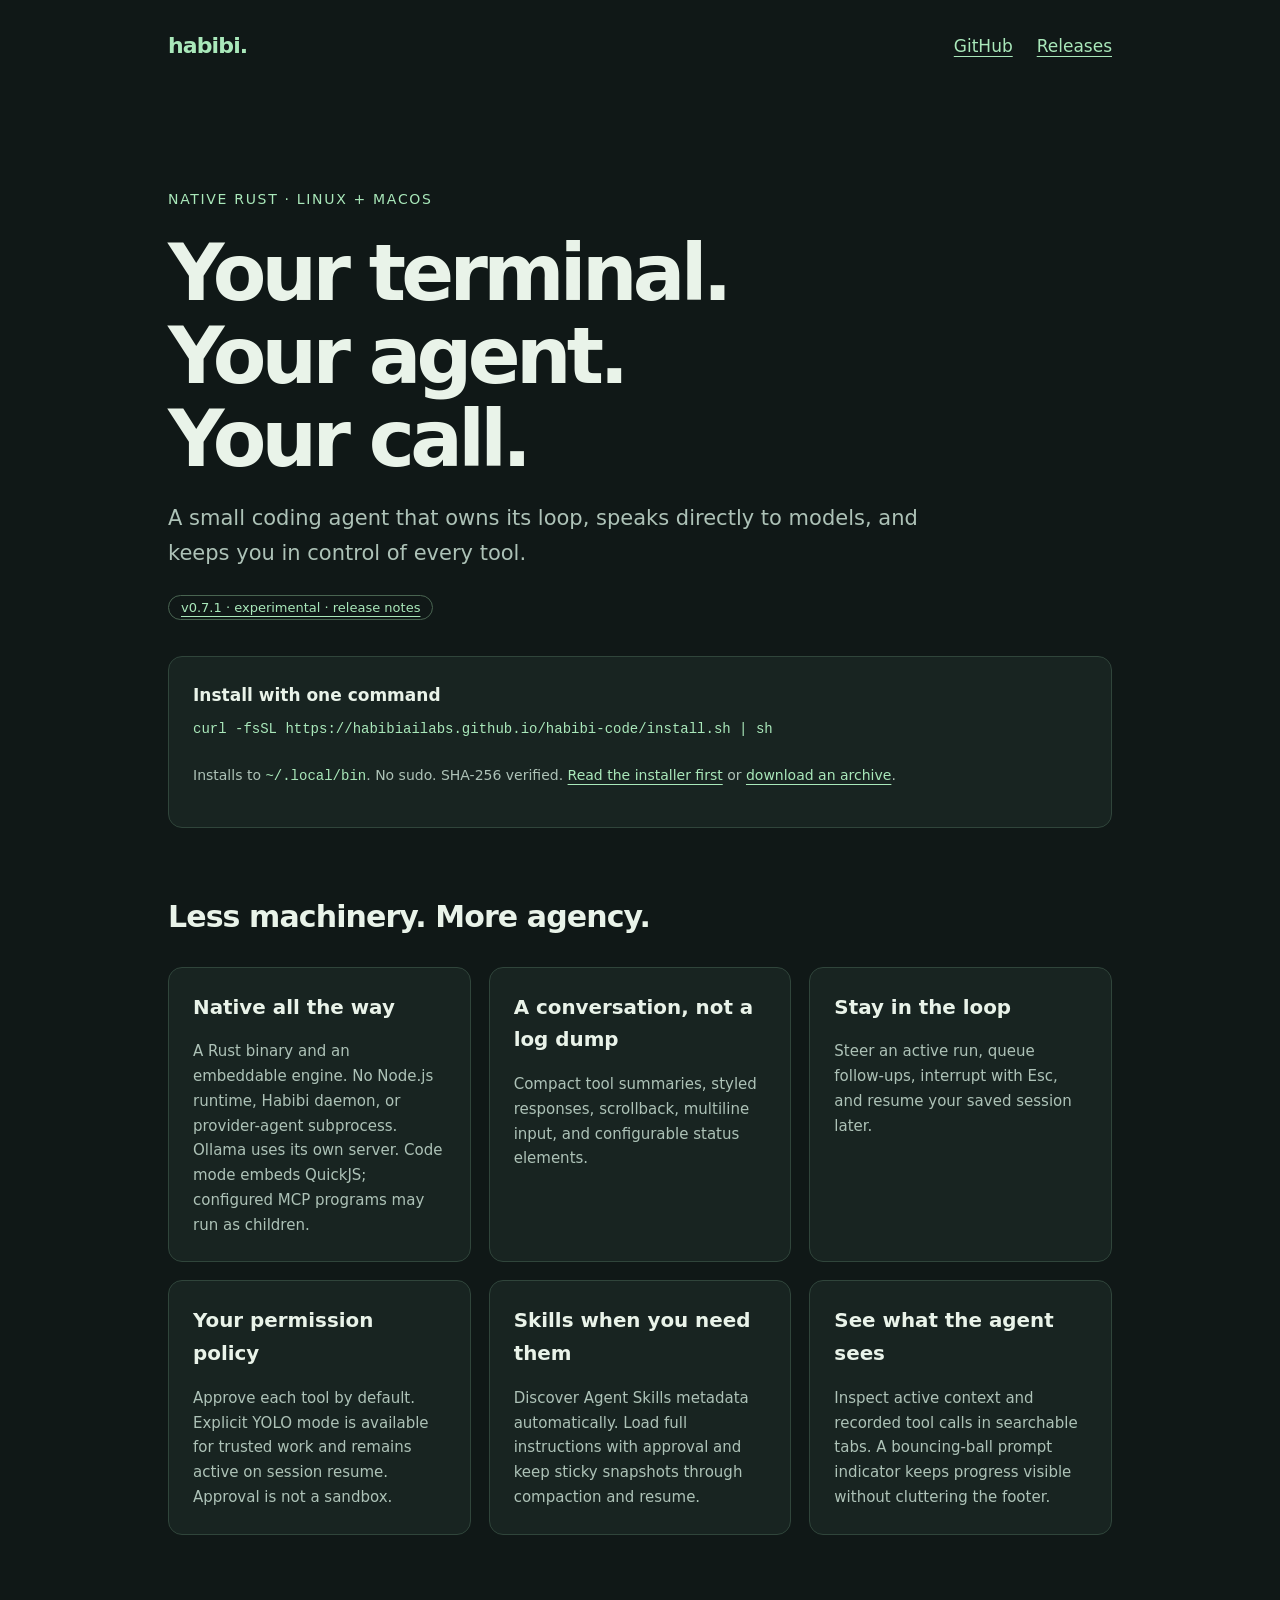
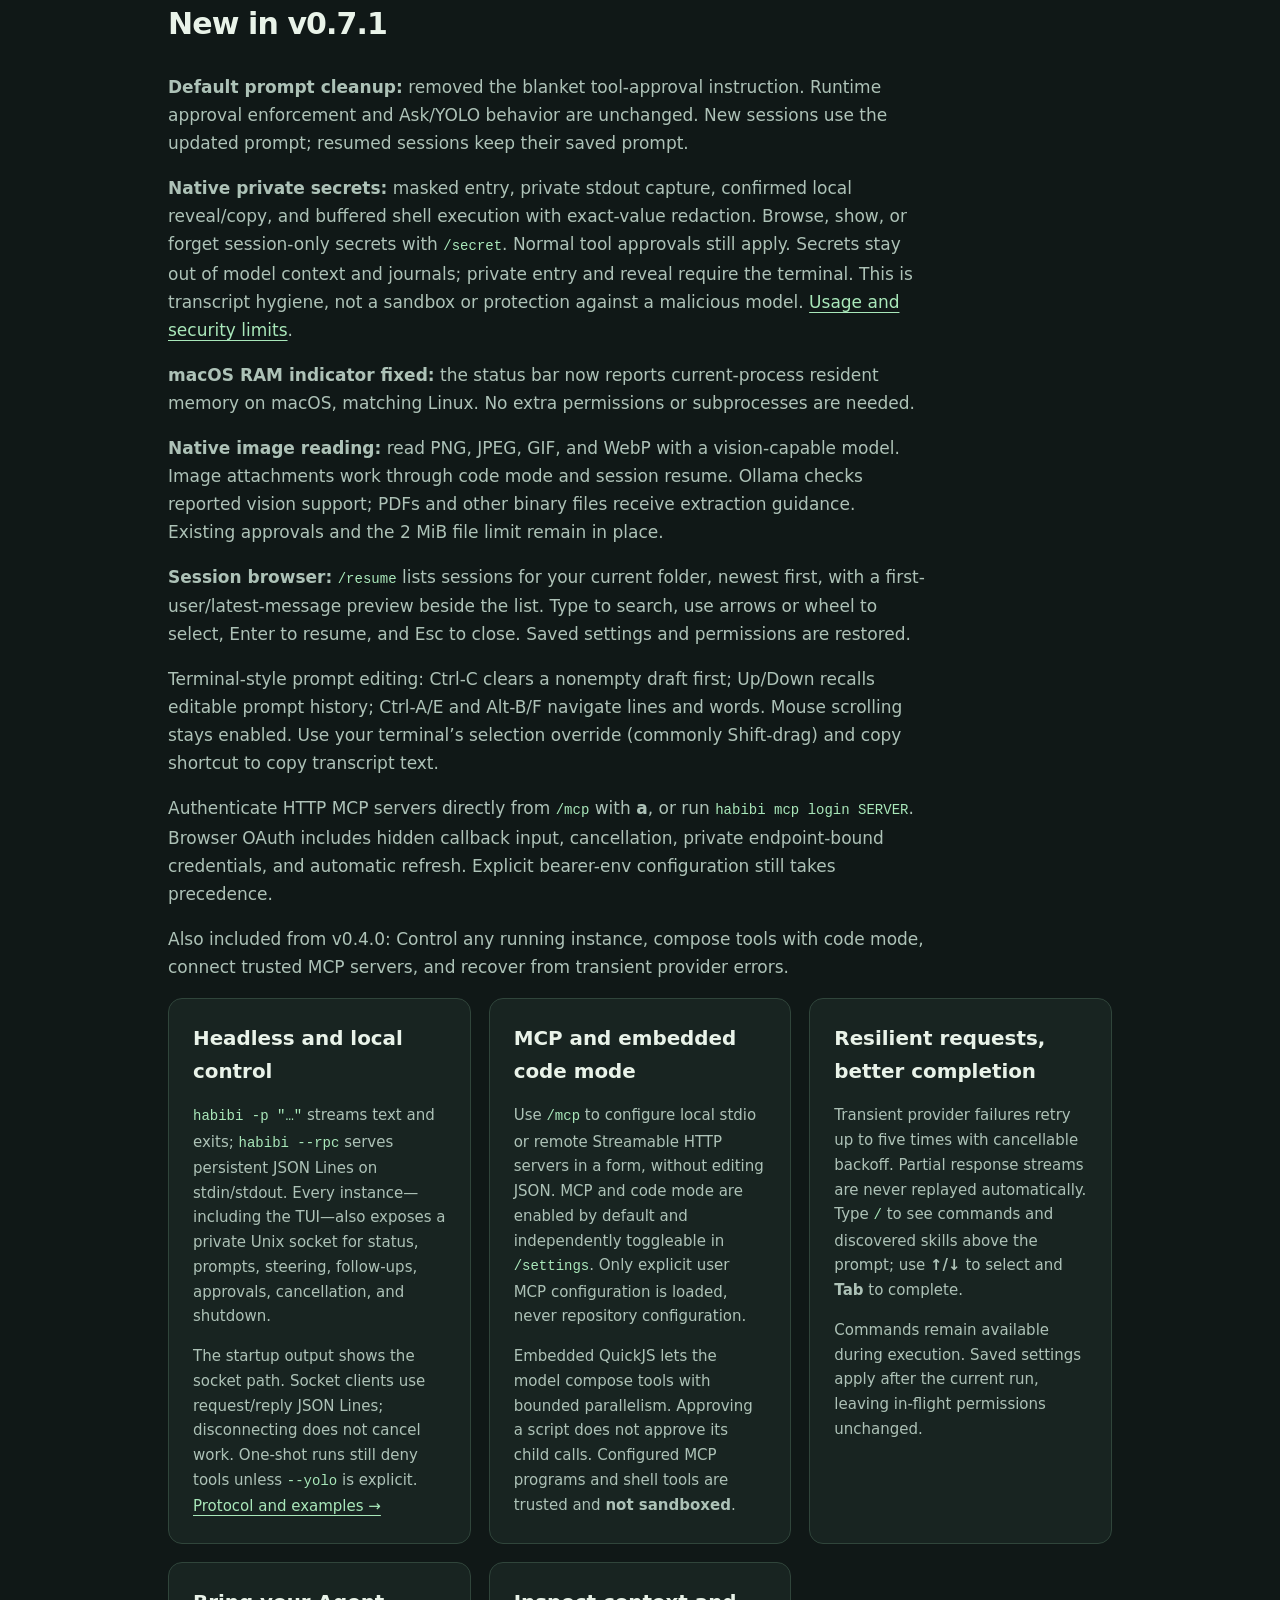
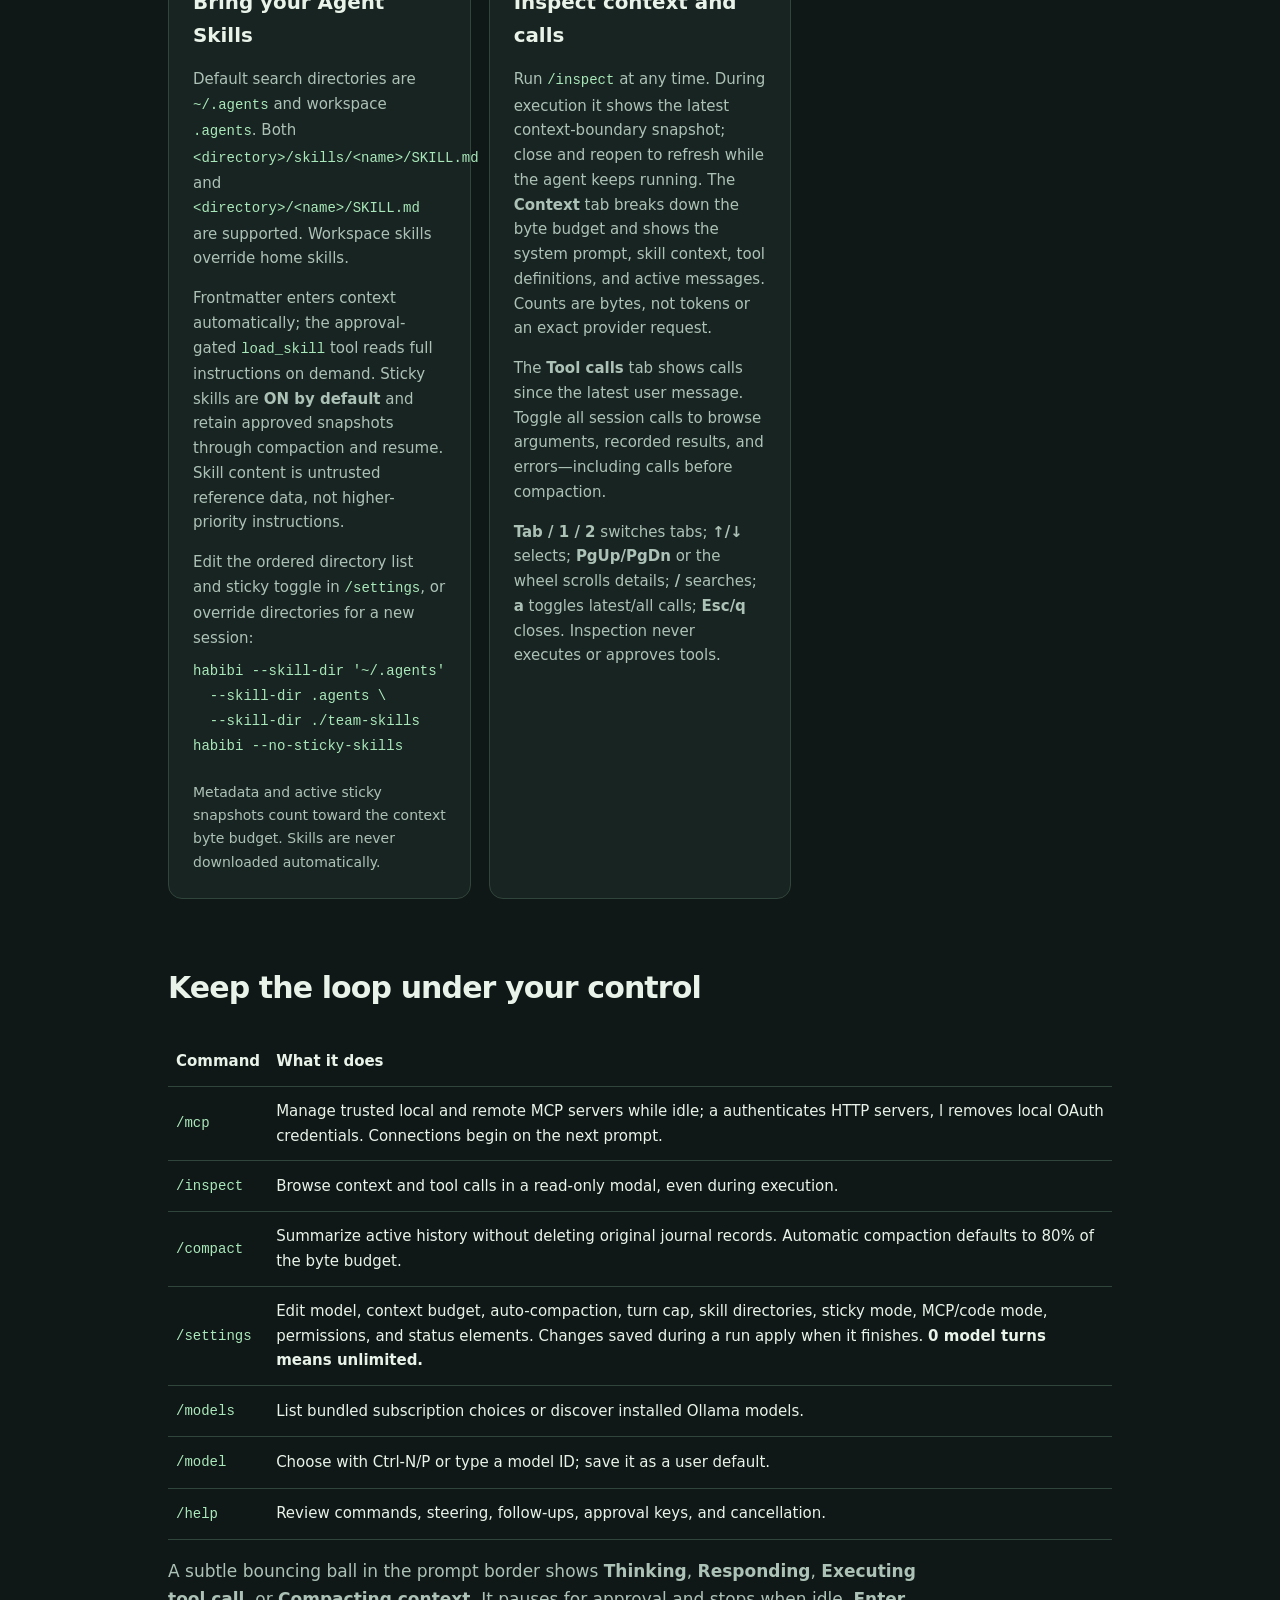
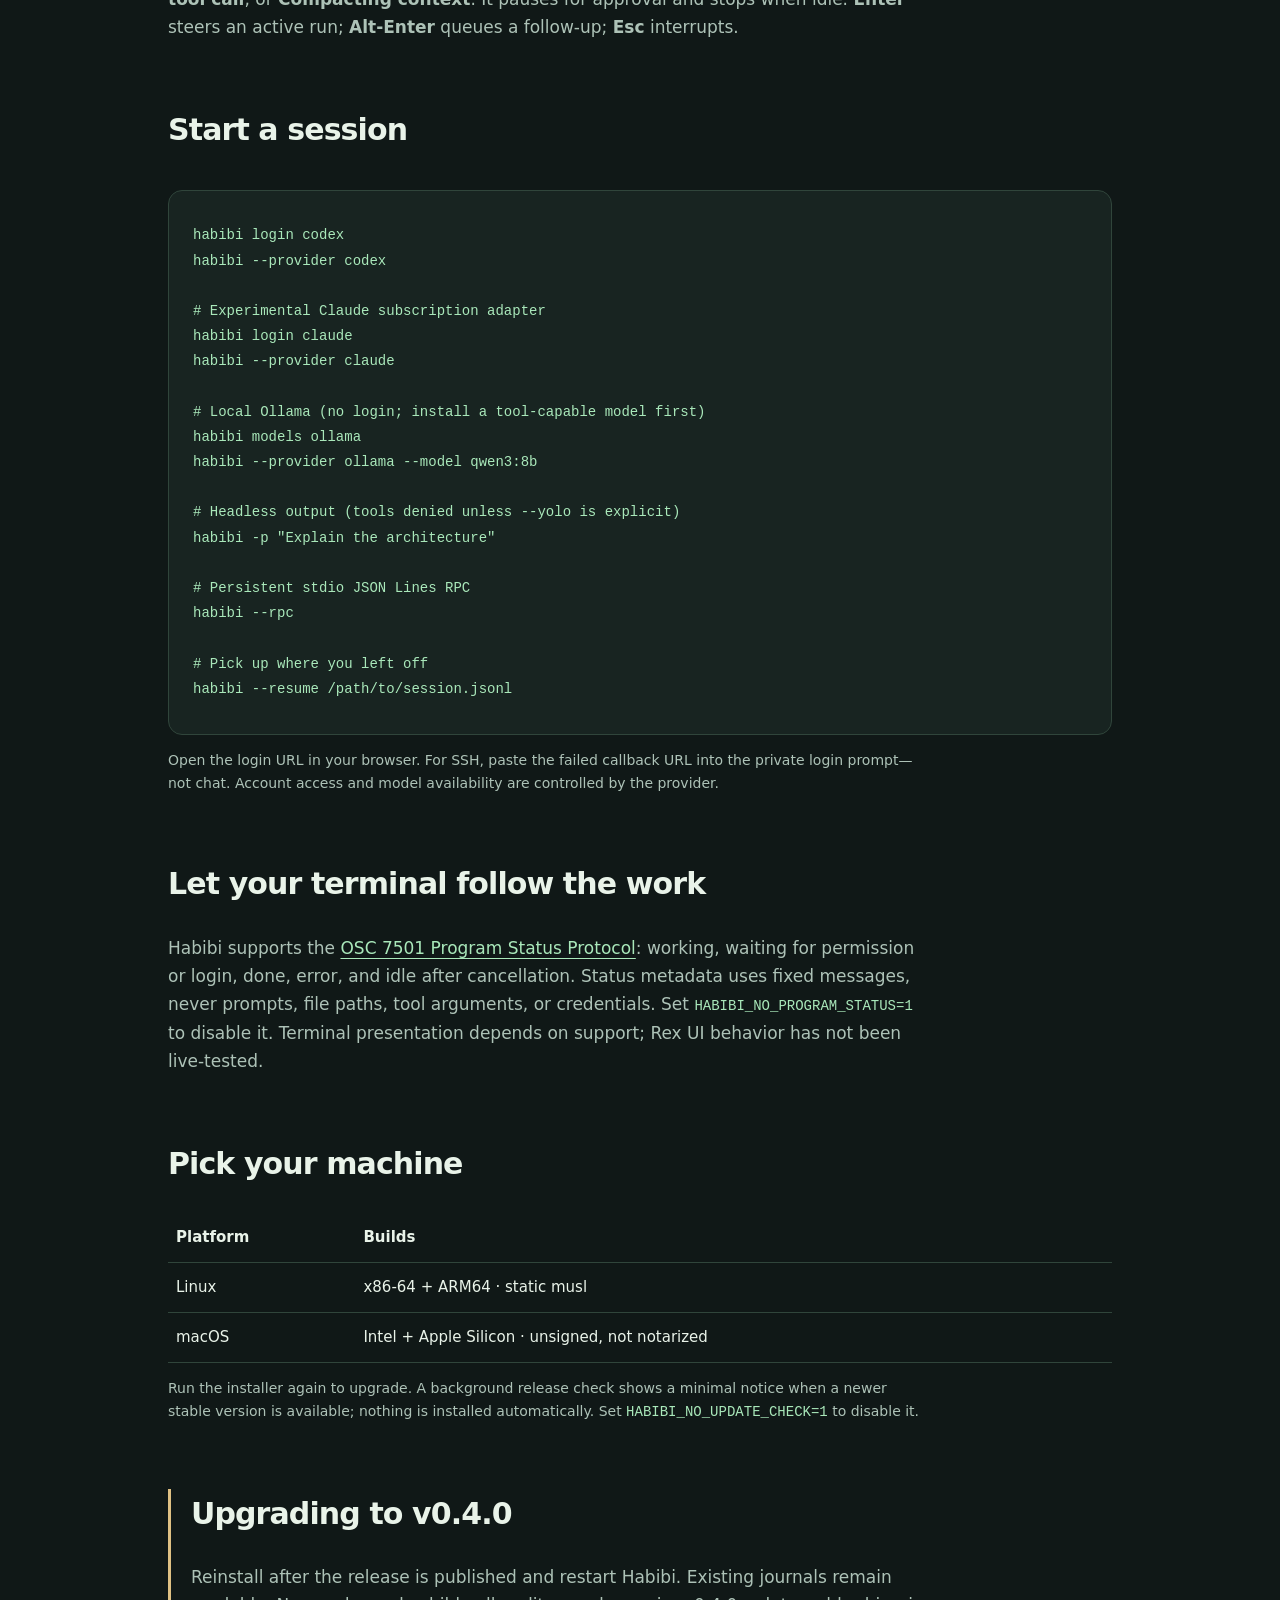
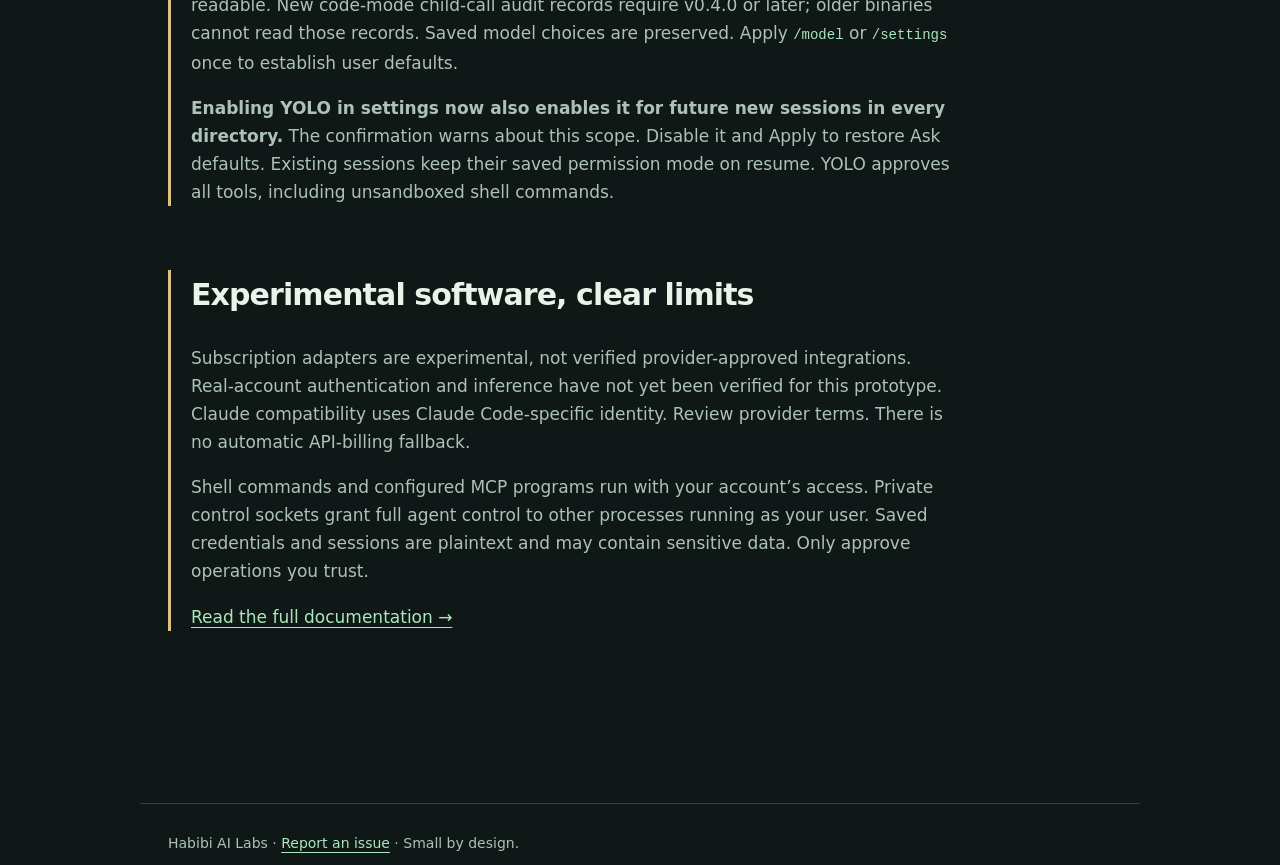
==== docs/index.html @ d71ac8ae "Remove blanket approval prompt instruction for v0.7.1" ====
<!doctype html>
<html lang="en">
<head>
<meta charset="utf-8">
<meta name="viewport" content="width=device-width,initial-scale=1">
<meta name="description" content="Habibi — a small native Rust coding agent. Agent Skills, a context and tool-call inspector, resumable sessions, and direct model access. Linux and macOS.">
<meta name="theme-color" content="#101817">
<title>Habibi — your terminal, your agent</title>
<style>
:root{color-scheme:dark;--bg:#101817;--card:#182421;--fg:#e9f3e9;--muted:#adc2b7;--accent:#a9e8ba}*{box-sizing:border-box}body{margin:0;background:var(--bg);color:var(--fg);font:17px/1.65 system-ui,sans-serif}main,header,footer{max-width:1000px;margin:auto;padding:28px}header{display:flex;justify-content:space-between;align-items:center}a{color:var(--accent);text-underline-offset:4px}nav{display:flex;gap:24px}.brand{font-weight:800;font-size:22px;letter-spacing:-.04em;text-decoration:none}section{margin:64px 0}.eyebrow{color:var(--accent);font-size:14px;text-transform:uppercase;letter-spacing:.12em}h1{font-size:clamp(42px,7vw,78px);line-height:1.06;letter-spacing:-.06em;max-width:800px;margin:20px 0}h2{letter-spacing:-.03em;font-size:30px}h3{margin:0 0 8px}p{max-width:760px;color:var(--muted)}.lead{font-size:21px}.install,article{background:var(--card);border:1px solid #30453b;border-radius:14px;padding:24px}.install{margin-top:36px}code,pre{font:14px/1.8 ui-monospace,SFMono-Regular,Consolas,monospace}pre{overflow:auto;margin:0;padding:8px 0;white-space:pre}code{color:var(--accent)}.grid{display:grid;grid-template-columns:repeat(auto-fit,minmax(240px,1fr));gap:18px}article p{font-size:15px;margin-bottom:0}.small{font-size:14px}.pill{border:1px solid #496451;border-radius:20px;padding:4px 12px;font-size:13px}.warning{border-left:3px solid #dfc083;padding-left:20px}footer{border-top:1px solid #30453b;color:var(--muted);font-size:14px;margin-top:80px}table{border-collapse:collapse;width:100%;font-size:15px}td,th{text-align:left;border-bottom:1px solid #30453b;padding:12px 8px}a:focus-visible{outline:2px solid var(--accent);outline-offset:5px}@media(max-width:540px){header,main,footer{padding:20px}nav{gap:12px;font-size:14px}.install{padding:16px}section{margin:44px 0}}
</style>
</head>
<body>
<header><a class="brand" href="./">habibi<span aria-hidden="true">.</span></a><nav aria-label="Main navigation"><a href="https://github.com/habibiailabs/habibi-code">GitHub</a><a href="https://github.com/habibiailabs/habibi-code/releases">Releases</a></nav></header>
<main>
<section aria-labelledby="hero"><span class="eyebrow">Native Rust · Linux + macOS</span><h1 id="hero">Your terminal.<br>Your agent.<br>Your call.</h1><p class="lead">A small coding agent that owns its loop, speaks directly to models, and keeps you in control of every tool.</p><a class="pill" href="https://github.com/HabibiAILabs/habibi-code/releases/tag/v0.7.1">v0.7.1 · experimental · release notes</a>
<div class="install"><strong>Install with one command</strong><pre><code>curl -fsSL https://habibiailabs.github.io/habibi-code/install.sh | sh</code></pre><p class="small">Installs to <code>~/.local/bin</code>. No sudo. SHA-256 verified. <a href="install.sh">Read the installer first</a> or <a href="https://github.com/habibiailabs/habibi-code/releases/latest">download an archive</a>.</p></div></section>
<section aria-labelledby="features"><h2 id="features">Less machinery. More agency.</h2><div class="grid"><article><h3>Native all the way</h3><p>A Rust binary and an embeddable engine. No Node.js runtime, Habibi daemon, or provider-agent subprocess. Ollama uses its own server. Code mode embeds QuickJS; configured MCP programs may run as children.</p></article><article><h3>A conversation, not a log dump</h3><p>Compact tool summaries, styled responses, scrollback, multiline input, and configurable status elements.</p></article><article><h3>Stay in the loop</h3><p>Steer an active run, queue follow-ups, interrupt with Esc, and resume your saved session later.</p></article><article><h3>Your permission policy</h3><p>Approve each tool by default. Explicit YOLO mode is available for trusted work and remains active on session resume. Approval is not a sandbox.</p></article><article><h3>Skills when you need them</h3><p>Discover Agent Skills metadata automatically. Load full instructions with approval and keep sticky snapshots through compaction and resume.</p></article><article><h3>See what the agent sees</h3><p>Inspect active context and recorded tool calls in searchable tabs. A bouncing-ball prompt indicator keeps progress visible without cluttering the footer.</p></article></div></section>
<section aria-labelledby="new"><h2 id="new">New in v0.7.1</h2><p><strong>Default prompt cleanup:</strong> removed the blanket tool-approval instruction. Runtime approval enforcement and Ask/YOLO behavior are unchanged. New sessions use the updated prompt; resumed sessions keep their saved prompt.</p><p><strong>Native private secrets:</strong> masked entry, private stdout capture, confirmed local reveal/copy, and buffered shell execution with exact-value redaction. Browse, show, or forget session-only secrets with <code>/secret</code>. Normal tool approvals still apply. Secrets stay out of model context and journals; private entry and reveal require the terminal. This is transcript hygiene, not a sandbox or protection against a malicious model. <a href="https://github.com/HabibiAILabs/habibi-code#private-secrets">Usage and security limits</a>.</p><p><strong>macOS RAM indicator fixed:</strong> the status bar now reports current-process resident memory on macOS, matching Linux. No extra permissions or subprocesses are needed.</p><p><strong>Native image reading:</strong> read PNG, JPEG, GIF, and WebP with a vision-capable model. Image attachments work through code mode and session resume. Ollama checks reported vision support; PDFs and other binary files receive extraction guidance. Existing approvals and the 2 MiB file limit remain in place.</p><p><strong>Session browser:</strong> <code>/resume</code> lists sessions for your current folder, newest first, with a first-user/latest-message preview beside the list. Type to search, use arrows or wheel to select, Enter to resume, and Esc to close. Saved settings and permissions are restored.</p><p>Terminal-style prompt editing: Ctrl-C clears a nonempty draft first; Up/Down recalls editable prompt history; Ctrl-A/E and Alt-B/F navigate lines and words. Mouse scrolling stays enabled. Use your terminal’s selection override (commonly Shift-drag) and copy shortcut to copy transcript text.</p><p>Authenticate HTTP MCP servers directly from <code>/mcp</code> with <strong>a</strong>, or run <code>habibi mcp login SERVER</code>. Browser OAuth includes hidden callback input, cancellation, private endpoint-bound credentials, and automatic refresh. Explicit bearer-env configuration still takes precedence.</p><p>Also included from v0.4.0: Control any running instance, compose tools with code mode, connect trusted MCP servers, and recover from transient provider errors.</p><div class="grid">
<article><h3>Headless and local control</h3><p><code>habibi -p "…"</code> streams text and exits; <code>habibi --rpc</code> serves persistent JSON Lines on stdin/stdout. Every instance—including the TUI—also exposes a private Unix socket for status, prompts, steering, follow-ups, approvals, cancellation, and shutdown.</p><p>The startup output shows the socket path. Socket clients use request/reply JSON Lines; disconnecting does not cancel work. One-shot runs still deny tools unless <code>--yolo</code> is explicit. <a href="https://github.com/HabibiAILabs/habibi-code/blob/main/docs/rpc.md">Protocol and examples →</a></p></article>
<article><h3>MCP and embedded code mode</h3><p>Use <code>/mcp</code> to configure local stdio or remote Streamable HTTP servers in a form, without editing JSON. MCP and code mode are enabled by default and independently toggleable in <code>/settings</code>. Only explicit user MCP configuration is loaded, never repository configuration.</p><p>Embedded QuickJS lets the model compose tools with bounded parallelism. Approving a script does not approve its child calls. Configured MCP programs and shell tools are trusted and <strong>not sandboxed</strong>.</p></article>
<article><h3>Resilient requests, better completion</h3><p>Transient provider failures retry up to five times with cancellable backoff. Partial response streams are never replayed automatically. Type <code>/</code> to see commands and discovered skills above the prompt; use <strong>↑/↓</strong> to select and <strong>Tab</strong> to complete.</p><p>Commands remain available during execution. Saved settings apply after the current run, leaving in-flight permissions unchanged.</p></article>
<article><h3>Bring your Agent Skills</h3><p>Default search directories are <code>~/.agents</code> and workspace <code>.agents</code>. Both <code>&lt;directory&gt;/skills/&lt;name&gt;/SKILL.md</code> and <code>&lt;directory&gt;/&lt;name&gt;/SKILL.md</code> are supported. Workspace skills override home skills.</p><p>Frontmatter enters context automatically; the approval-gated <code>load_skill</code> tool reads full instructions on demand. Sticky skills are <strong>ON by default</strong> and retain approved snapshots through compaction and resume. Skill content is untrusted reference data, not higher-priority instructions.</p><p>Edit the ordered directory list and sticky toggle in <code>/settings</code>, or override directories for a new session:</p><pre><code>habibi --skill-dir '~/.agents' \
  --skill-dir .agents \
  --skill-dir ./team-skills
habibi --no-sticky-skills</code></pre><p class="small">Metadata and active sticky snapshots count toward the context byte budget. Skills are never downloaded automatically.</p></article>
<article><h3>Inspect context and calls</h3><p>Run <code>/inspect</code> at any time. During execution it shows the latest context-boundary snapshot; close and reopen to refresh while the agent keeps running. The <strong>Context</strong> tab breaks down the byte budget and shows the system prompt, skill context, tool definitions, and active messages. Counts are bytes, not tokens or an exact provider request.</p><p>The <strong>Tool calls</strong> tab shows calls since the latest user message. Toggle all session calls to browse arguments, recorded results, and errors—including calls before compaction.</p><p><strong>Tab / 1 / 2</strong> switches tabs; <strong>↑/↓</strong> selects; <strong>PgUp/PgDn</strong> or the wheel scrolls details; <strong>/</strong> searches; <strong>a</strong> toggles latest/all calls; <strong>Esc/q</strong> closes. Inspection never executes or approves tools.</p></article>
</div></section>
<section aria-labelledby="commands"><h2 id="commands">Keep the loop under your control</h2><table><thead><tr><th scope="col">Command</th><th scope="col">What it does</th></tr></thead><tbody>
<tr><td><code>/mcp</code></td><td>Manage trusted local and remote MCP servers while idle; a authenticates HTTP servers, l removes local OAuth credentials. Connections begin on the next prompt.</td></tr>
<tr><td><code>/inspect</code></td><td>Browse context and tool calls in a read-only modal, even during execution.</td></tr>
<tr><td><code>/compact</code></td><td>Summarize active history without deleting original journal records. Automatic compaction defaults to 80% of the byte budget.</td></tr>
<tr><td><code>/settings</code></td><td>Edit model, context budget, auto-compaction, turn cap, skill directories, sticky mode, MCP/code mode, permissions, and status elements. Changes saved during a run apply when it finishes. <strong>0 model turns means unlimited.</strong></td></tr>
<tr><td><code>/models</code></td><td>List bundled subscription choices or discover installed Ollama models.</td></tr>
<tr><td><code>/model</code></td><td>Choose with Ctrl-N/P or type a model ID; save it as a user default.</td></tr>
<tr><td><code>/help</code></td><td>Review commands, steering, follow-ups, approval keys, and cancellation.</td></tr>
</tbody></table><p>A subtle bouncing ball in the prompt border shows <strong>Thinking</strong>, <strong>Responding</strong>, <strong>Executing tool call</strong>, or <strong>Compacting context</strong>. It pauses for approval and stops when idle. <strong>Enter</strong> steers an active run; <strong>Alt-Enter</strong> queues a follow-up; <strong>Esc</strong> interrupts.</p></section>
<section aria-labelledby="start"><h2 id="start">Start a session</h2><div class="install"><pre><code>habibi login codex
habibi --provider codex

# Experimental Claude subscription adapter
habibi login claude
habibi --provider claude

# Local Ollama (no login; install a tool-capable model first)
habibi models ollama
habibi --provider ollama --model qwen3:8b

# Headless output (tools denied unless --yolo is explicit)
habibi -p "Explain the architecture"

# Persistent stdio JSON Lines RPC
habibi --rpc

# Pick up where you left off
habibi --resume /path/to/session.jsonl</code></pre></div><p class="small">Open the login URL in your browser. For SSH, paste the failed callback URL into the private login prompt—not chat. Account access and model availability are controlled by the provider.</p></section>
<section aria-labelledby="status"><h2 id="status">Let your terminal follow the work</h2><p>Habibi supports the <a href="https://www.superlogical.com/rex/docs/build/program-status">OSC 7501 Program Status Protocol</a>: working, waiting for permission or login, done, error, and idle after cancellation. Status metadata uses fixed messages, never prompts, file paths, tool arguments, or credentials. Set <code>HABIBI_NO_PROGRAM_STATUS=1</code> to disable it. Terminal presentation depends on support; Rex UI behavior has not been live-tested.</p></section>
<section aria-labelledby="platforms"><h2 id="platforms">Pick your machine</h2><table><thead><tr><th scope="col">Platform</th><th scope="col">Builds</th></tr></thead><tbody><tr><td>Linux</td><td>x86-64 + ARM64 · static musl</td></tr><tr><td>macOS</td><td>Intel + Apple Silicon · unsigned, not notarized</td></tr></tbody></table><p class="small">Run the installer again to upgrade. A background release check shows a minimal notice when a newer stable version is available; nothing is installed automatically. Set <code>HABIBI_NO_UPDATE_CHECK=1</code> to disable it.</p></section>
<section class="warning" aria-labelledby="upgrade"><h2 id="upgrade">Upgrading to v0.4.0</h2><p>Reinstall after the release is published and restart Habibi. Existing journals remain readable. New code-mode child-call audit records require v0.4.0 or later; older binaries cannot read those records. Saved model choices are preserved. Apply <code>/model</code> or <code>/settings</code> once to establish user defaults.</p><p><strong>Enabling YOLO in settings now also enables it for future new sessions in every directory.</strong> The confirmation warns about this scope. Disable it and Apply to restore Ask defaults. Existing sessions keep their saved permission mode on resume. YOLO approves all tools, including unsandboxed shell commands.</p></section>
<section class="warning" aria-labelledby="caveat"><h2 id="caveat">Experimental software, clear limits</h2><p>Subscription adapters are experimental, not verified provider-approved integrations. Real-account authentication and inference have not yet been verified for this prototype. Claude compatibility uses Claude Code-specific identity. Review provider terms. There is no automatic API-billing fallback.</p><p>Shell commands and configured MCP programs run with your account’s access. Private control sockets grant full agent control to other processes running as your user. Saved credentials and sessions are plaintext and may contain sensitive data. Only approve operations you trust.</p><a href="https://github.com/habibiailabs/habibi-code#readme">Read the full documentation →</a></section>
</main><footer>Habibi AI Labs · <a href="https://github.com/habibiailabs/habibi-code/issues">Report an issue</a> · Small by design.</footer>
</body></html>
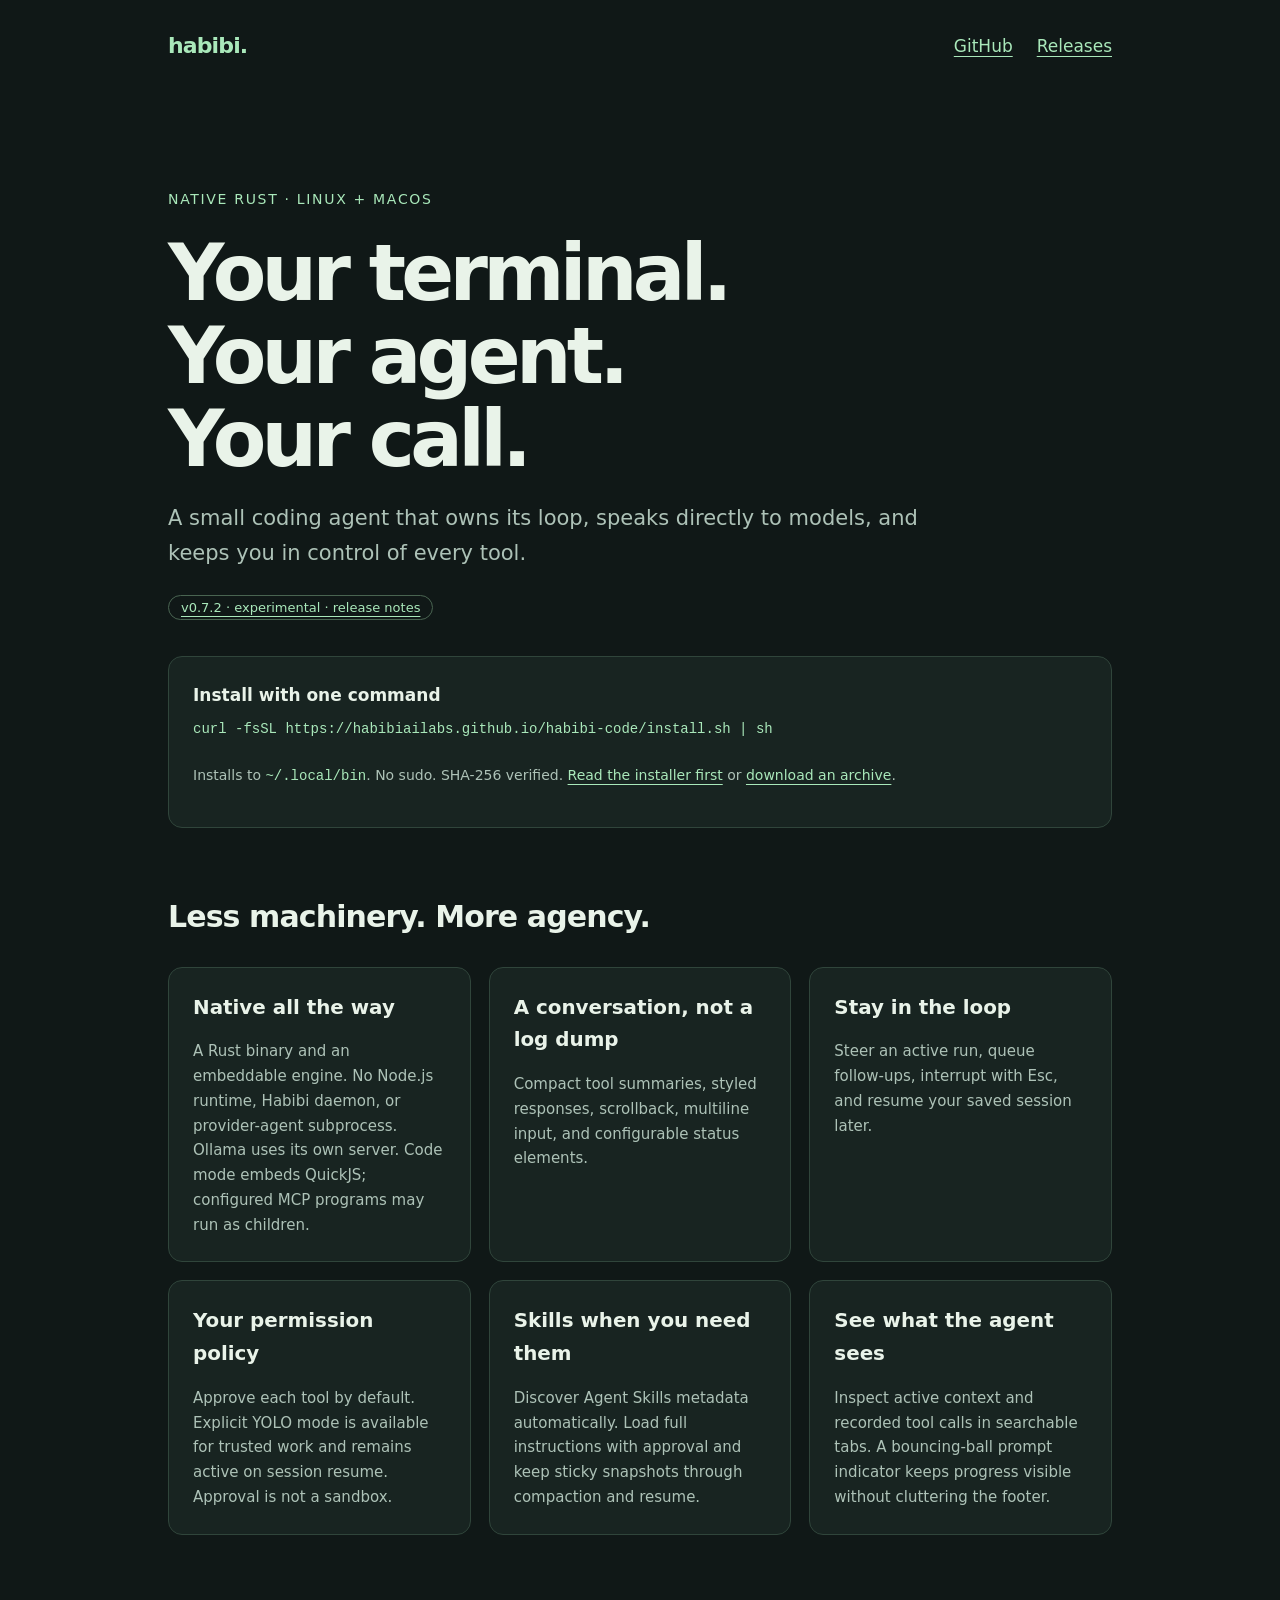
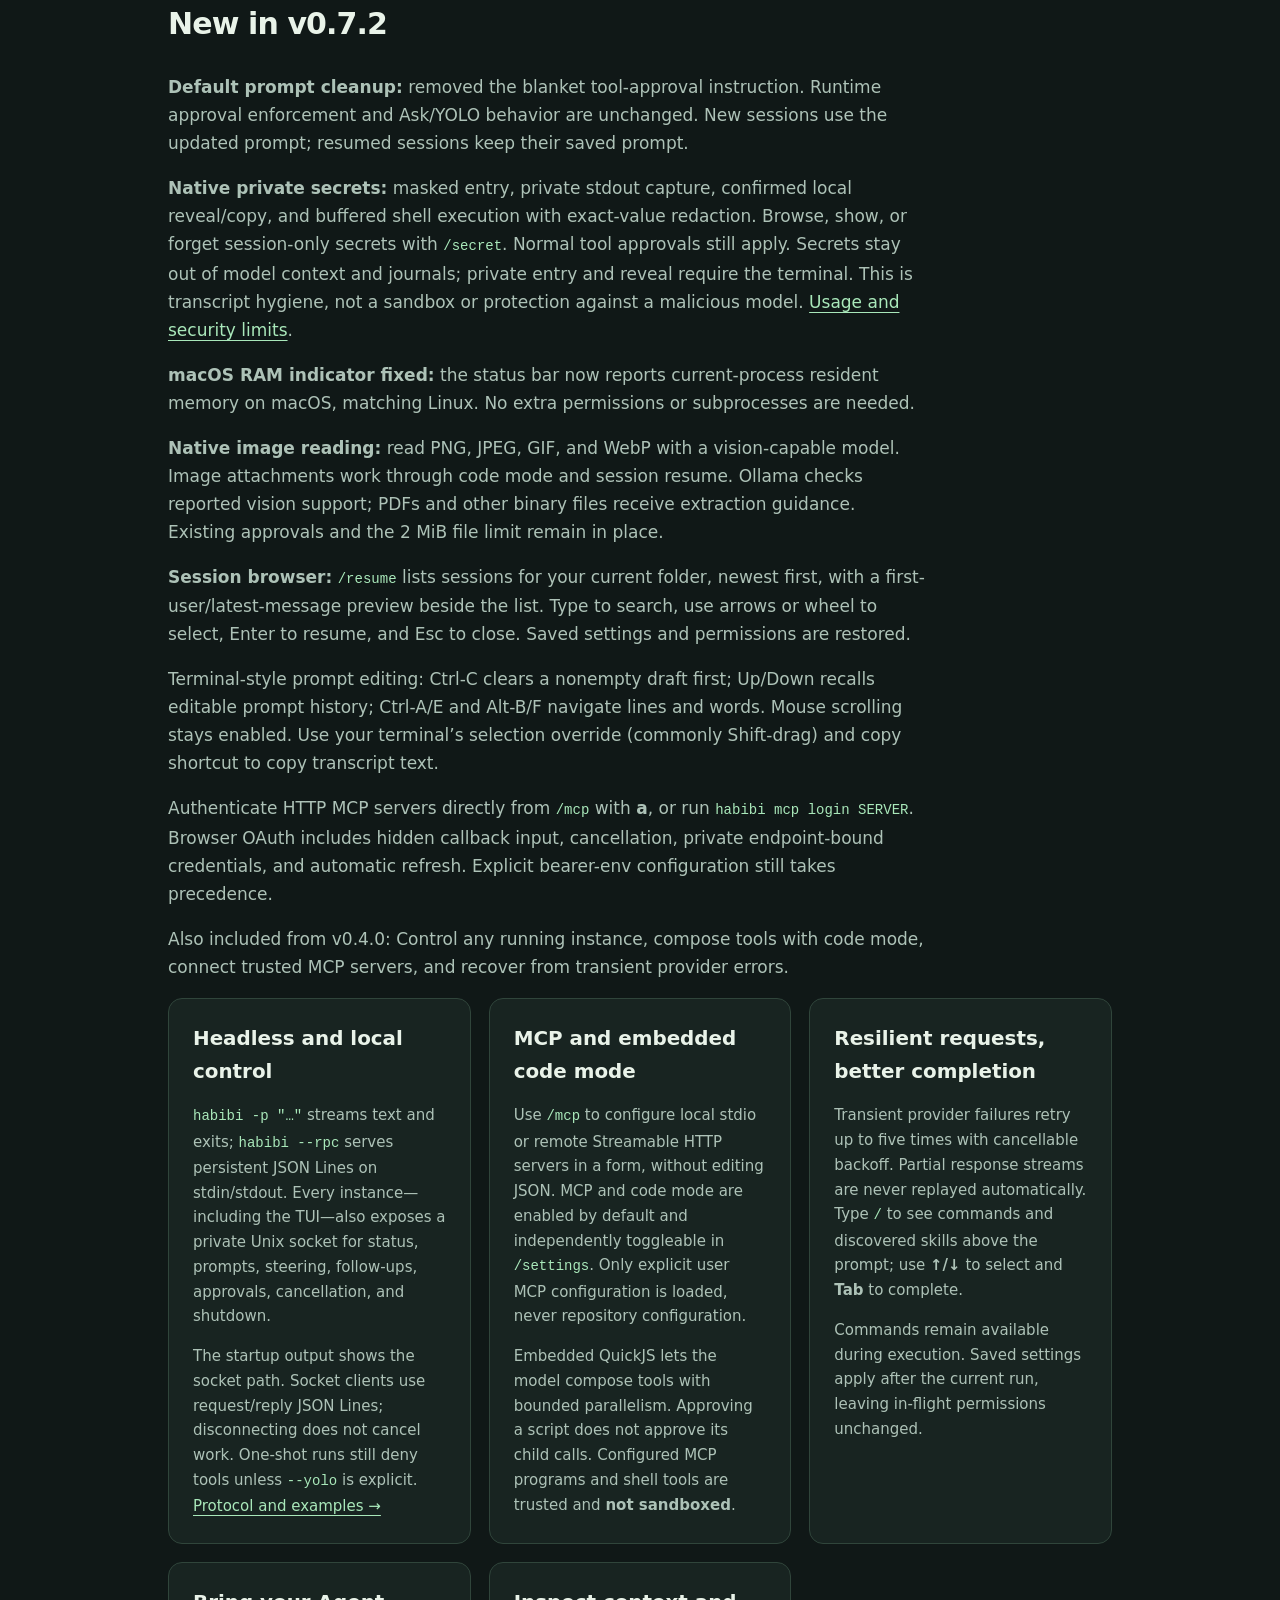
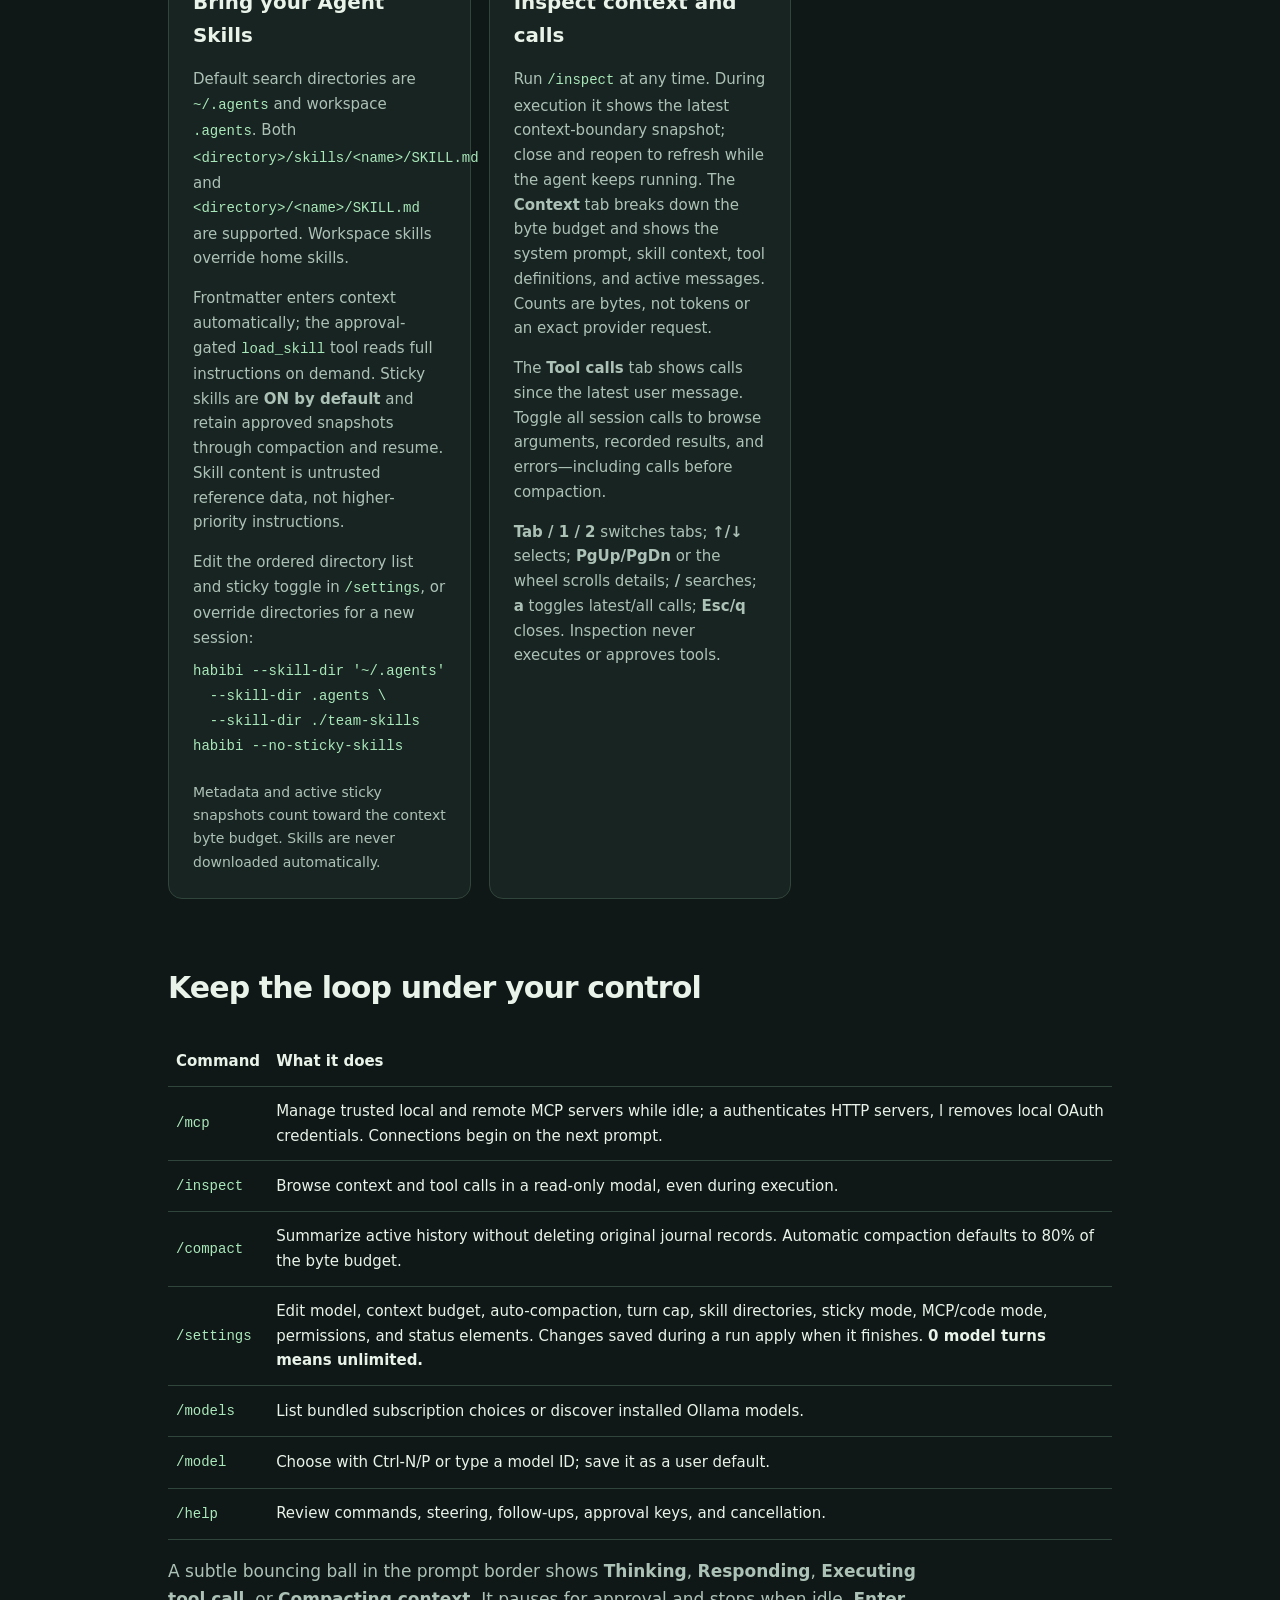
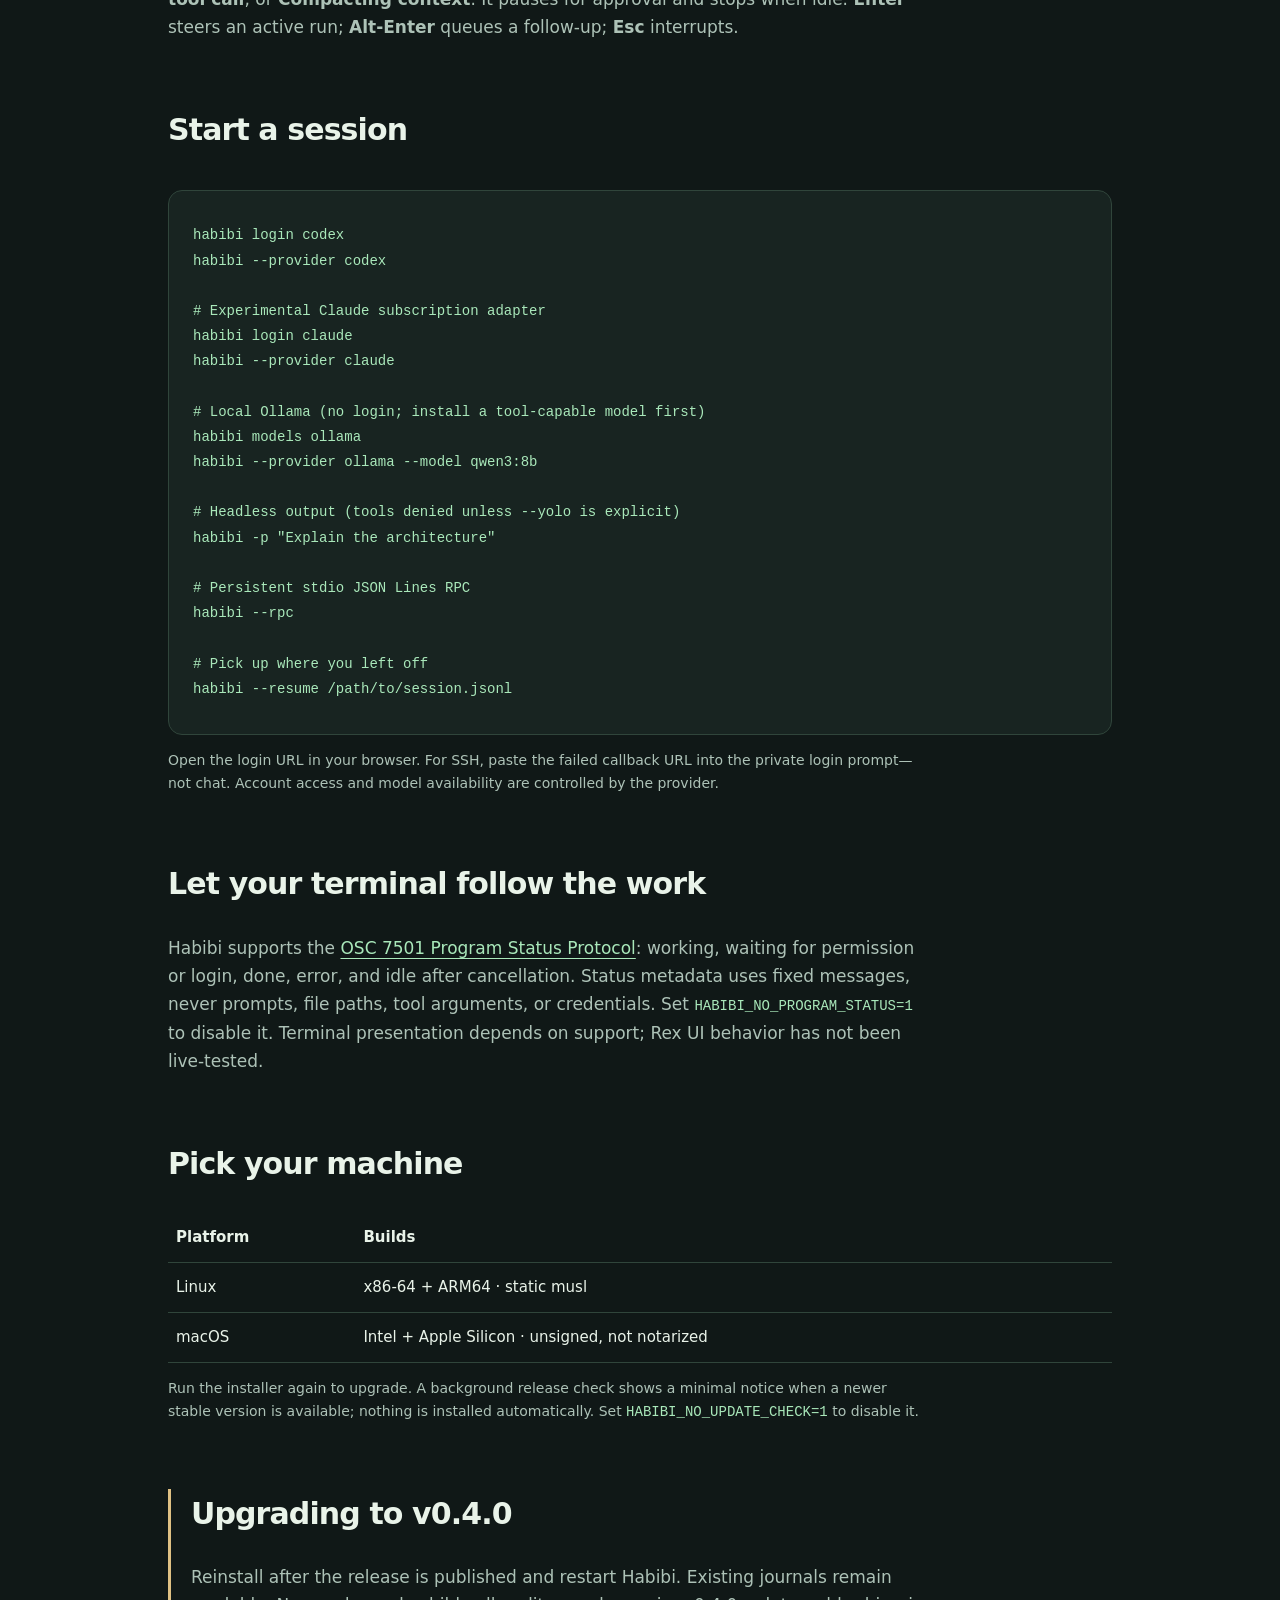
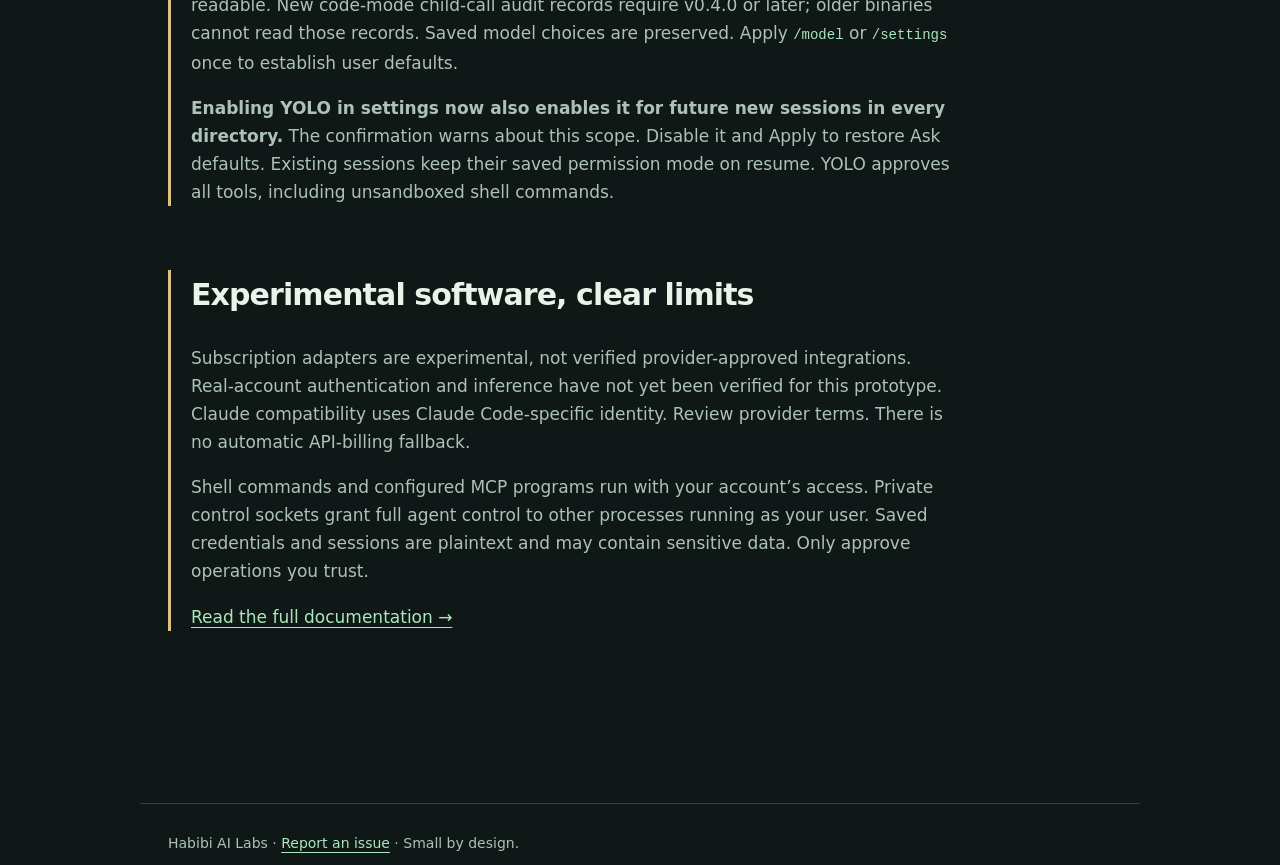
==== commit 73ef3954: "Improve lightweight Markdown rendering for v0.7.2" ====
--- a/docs/index.html
+++ b/docs/index.html
@@ -13,10 +13,10 @@
 <body>
 <header><a class="brand" href="./">habibi<span aria-hidden="true">.</span></a><nav aria-label="Main navigation"><a href="https://github.com/habibiailabs/habibi-code">GitHub</a><a href="https://github.com/habibiailabs/habibi-code/releases">Releases</a></nav></header>
 <main>
-<section aria-labelledby="hero"><span class="eyebrow">Native Rust · Linux + macOS</span><h1 id="hero">Your terminal.<br>Your agent.<br>Your call.</h1><p class="lead">A small coding agent that owns its loop, speaks directly to models, and keeps you in control of every tool.</p><a class="pill" href="https://github.com/HabibiAILabs/habibi-code/releases/tag/v0.7.1">v0.7.1 · experimental · release notes</a>
+<section aria-labelledby="hero"><span class="eyebrow">Native Rust · Linux + macOS</span><h1 id="hero">Your terminal.<br>Your agent.<br>Your call.</h1><p class="lead">A small coding agent that owns its loop, speaks directly to models, and keeps you in control of every tool.</p><a class="pill" href="https://github.com/HabibiAILabs/habibi-code/releases/tag/v0.7.2">v0.7.2 · experimental · release notes</a>
 <div class="install"><strong>Install with one command</strong><pre><code>curl -fsSL https://habibiailabs.github.io/habibi-code/install.sh | sh</code></pre><p class="small">Installs to <code>~/.local/bin</code>. No sudo. SHA-256 verified. <a href="install.sh">Read the installer first</a> or <a href="https://github.com/habibiailabs/habibi-code/releases/latest">download an archive</a>.</p></div></section>
 <section aria-labelledby="features"><h2 id="features">Less machinery. More agency.</h2><div class="grid"><article><h3>Native all the way</h3><p>A Rust binary and an embeddable engine. No Node.js runtime, Habibi daemon, or provider-agent subprocess. Ollama uses its own server. Code mode embeds QuickJS; configured MCP programs may run as children.</p></article><article><h3>A conversation, not a log dump</h3><p>Compact tool summaries, styled responses, scrollback, multiline input, and configurable status elements.</p></article><article><h3>Stay in the loop</h3><p>Steer an active run, queue follow-ups, interrupt with Esc, and resume your saved session later.</p></article><article><h3>Your permission policy</h3><p>Approve each tool by default. Explicit YOLO mode is available for trusted work and remains active on session resume. Approval is not a sandbox.</p></article><article><h3>Skills when you need them</h3><p>Discover Agent Skills metadata automatically. Load full instructions with approval and keep sticky snapshots through compaction and resume.</p></article><article><h3>See what the agent sees</h3><p>Inspect active context and recorded tool calls in searchable tabs. A bouncing-ball prompt indicator keeps progress visible without cluttering the footer.</p></article></div></section>
-<section aria-labelledby="new"><h2 id="new">New in v0.7.1</h2><p><strong>Default prompt cleanup:</strong> removed the blanket tool-approval instruction. Runtime approval enforcement and Ask/YOLO behavior are unchanged. New sessions use the updated prompt; resumed sessions keep their saved prompt.</p><p><strong>Native private secrets:</strong> masked entry, private stdout capture, confirmed local reveal/copy, and buffered shell execution with exact-value redaction. Browse, show, or forget session-only secrets with <code>/secret</code>. Normal tool approvals still apply. Secrets stay out of model context and journals; private entry and reveal require the terminal. This is transcript hygiene, not a sandbox or protection against a malicious model. <a href="https://github.com/HabibiAILabs/habibi-code#private-secrets">Usage and security limits</a>.</p><p><strong>macOS RAM indicator fixed:</strong> the status bar now reports current-process resident memory on macOS, matching Linux. No extra permissions or subprocesses are needed.</p><p><strong>Native image reading:</strong> read PNG, JPEG, GIF, and WebP with a vision-capable model. Image attachments work through code mode and session resume. Ollama checks reported vision support; PDFs and other binary files receive extraction guidance. Existing approvals and the 2 MiB file limit remain in place.</p><p><strong>Session browser:</strong> <code>/resume</code> lists sessions for your current folder, newest first, with a first-user/latest-message preview beside the list. Type to search, use arrows or wheel to select, Enter to resume, and Esc to close. Saved settings and permissions are restored.</p><p>Terminal-style prompt editing: Ctrl-C clears a nonempty draft first; Up/Down recalls editable prompt history; Ctrl-A/E and Alt-B/F navigate lines and words. Mouse scrolling stays enabled. Use your terminal’s selection override (commonly Shift-drag) and copy shortcut to copy transcript text.</p><p>Authenticate HTTP MCP servers directly from <code>/mcp</code> with <strong>a</strong>, or run <code>habibi mcp login SERVER</code>. Browser OAuth includes hidden callback input, cancellation, private endpoint-bound credentials, and automatic refresh. Explicit bearer-env configuration still takes precedence.</p><p>Also included from v0.4.0: Control any running instance, compose tools with code mode, connect trusted MCP servers, and recover from transient provider errors.</p><div class="grid">
+<section aria-labelledby="new"><h2 id="new">New in v0.7.2</h2><p><strong>Default prompt cleanup:</strong> removed the blanket tool-approval instruction. Runtime approval enforcement and Ask/YOLO behavior are unchanged. New sessions use the updated prompt; resumed sessions keep their saved prompt.</p><p><strong>Native private secrets:</strong> masked entry, private stdout capture, confirmed local reveal/copy, and buffered shell execution with exact-value redaction. Browse, show, or forget session-only secrets with <code>/secret</code>. Normal tool approvals still apply. Secrets stay out of model context and journals; private entry and reveal require the terminal. This is transcript hygiene, not a sandbox or protection against a malicious model. <a href="https://github.com/HabibiAILabs/habibi-code#private-secrets">Usage and security limits</a>.</p><p><strong>macOS RAM indicator fixed:</strong> the status bar now reports current-process resident memory on macOS, matching Linux. No extra permissions or subprocesses are needed.</p><p><strong>Native image reading:</strong> read PNG, JPEG, GIF, and WebP with a vision-capable model. Image attachments work through code mode and session resume. Ollama checks reported vision support; PDFs and other binary files receive extraction guidance. Existing approvals and the 2 MiB file limit remain in place.</p><p><strong>Session browser:</strong> <code>/resume</code> lists sessions for your current folder, newest first, with a first-user/latest-message preview beside the list. Type to search, use arrows or wheel to select, Enter to resume, and Esc to close. Saved settings and permissions are restored.</p><p>Terminal-style prompt editing: Ctrl-C clears a nonempty draft first; Up/Down recalls editable prompt history; Ctrl-A/E and Alt-B/F navigate lines and words. Mouse scrolling stays enabled. Use your terminal’s selection override (commonly Shift-drag) and copy shortcut to copy transcript text.</p><p>Authenticate HTTP MCP servers directly from <code>/mcp</code> with <strong>a</strong>, or run <code>habibi mcp login SERVER</code>. Browser OAuth includes hidden callback input, cancellation, private endpoint-bound credentials, and automatic refresh. Explicit bearer-env configuration still takes precedence.</p><p>Also included from v0.4.0: Control any running instance, compose tools with code mode, connect trusted MCP servers, and recover from transient provider errors.</p><div class="grid">
 <article><h3>Headless and local control</h3><p><code>habibi -p "…"</code> streams text and exits; <code>habibi --rpc</code> serves persistent JSON Lines on stdin/stdout. Every instance—including the TUI—also exposes a private Unix socket for status, prompts, steering, follow-ups, approvals, cancellation, and shutdown.</p><p>The startup output shows the socket path. Socket clients use request/reply JSON Lines; disconnecting does not cancel work. One-shot runs still deny tools unless <code>--yolo</code> is explicit. <a href="https://github.com/HabibiAILabs/habibi-code/blob/main/docs/rpc.md">Protocol and examples →</a></p></article>
 <article><h3>MCP and embedded code mode</h3><p>Use <code>/mcp</code> to configure local stdio or remote Streamable HTTP servers in a form, without editing JSON. MCP and code mode are enabled by default and independently toggleable in <code>/settings</code>. Only explicit user MCP configuration is loaded, never repository configuration.</p><p>Embedded QuickJS lets the model compose tools with bounded parallelism. Approving a script does not approve its child calls. Configured MCP programs and shell tools are trusted and <strong>not sandboxed</strong>.</p></article>
 <article><h3>Resilient requests, better completion</h3><p>Transient provider failures retry up to five times with cancellable backoff. Partial response streams are never replayed automatically. Type <code>/</code> to see commands and discovered skills above the prompt; use <strong>↑/↓</strong> to select and <strong>Tab</strong> to complete.</p><p>Commands remain available during execution. Saved settings apply after the current run, leaving in-flight permissions unchanged.</p></article>
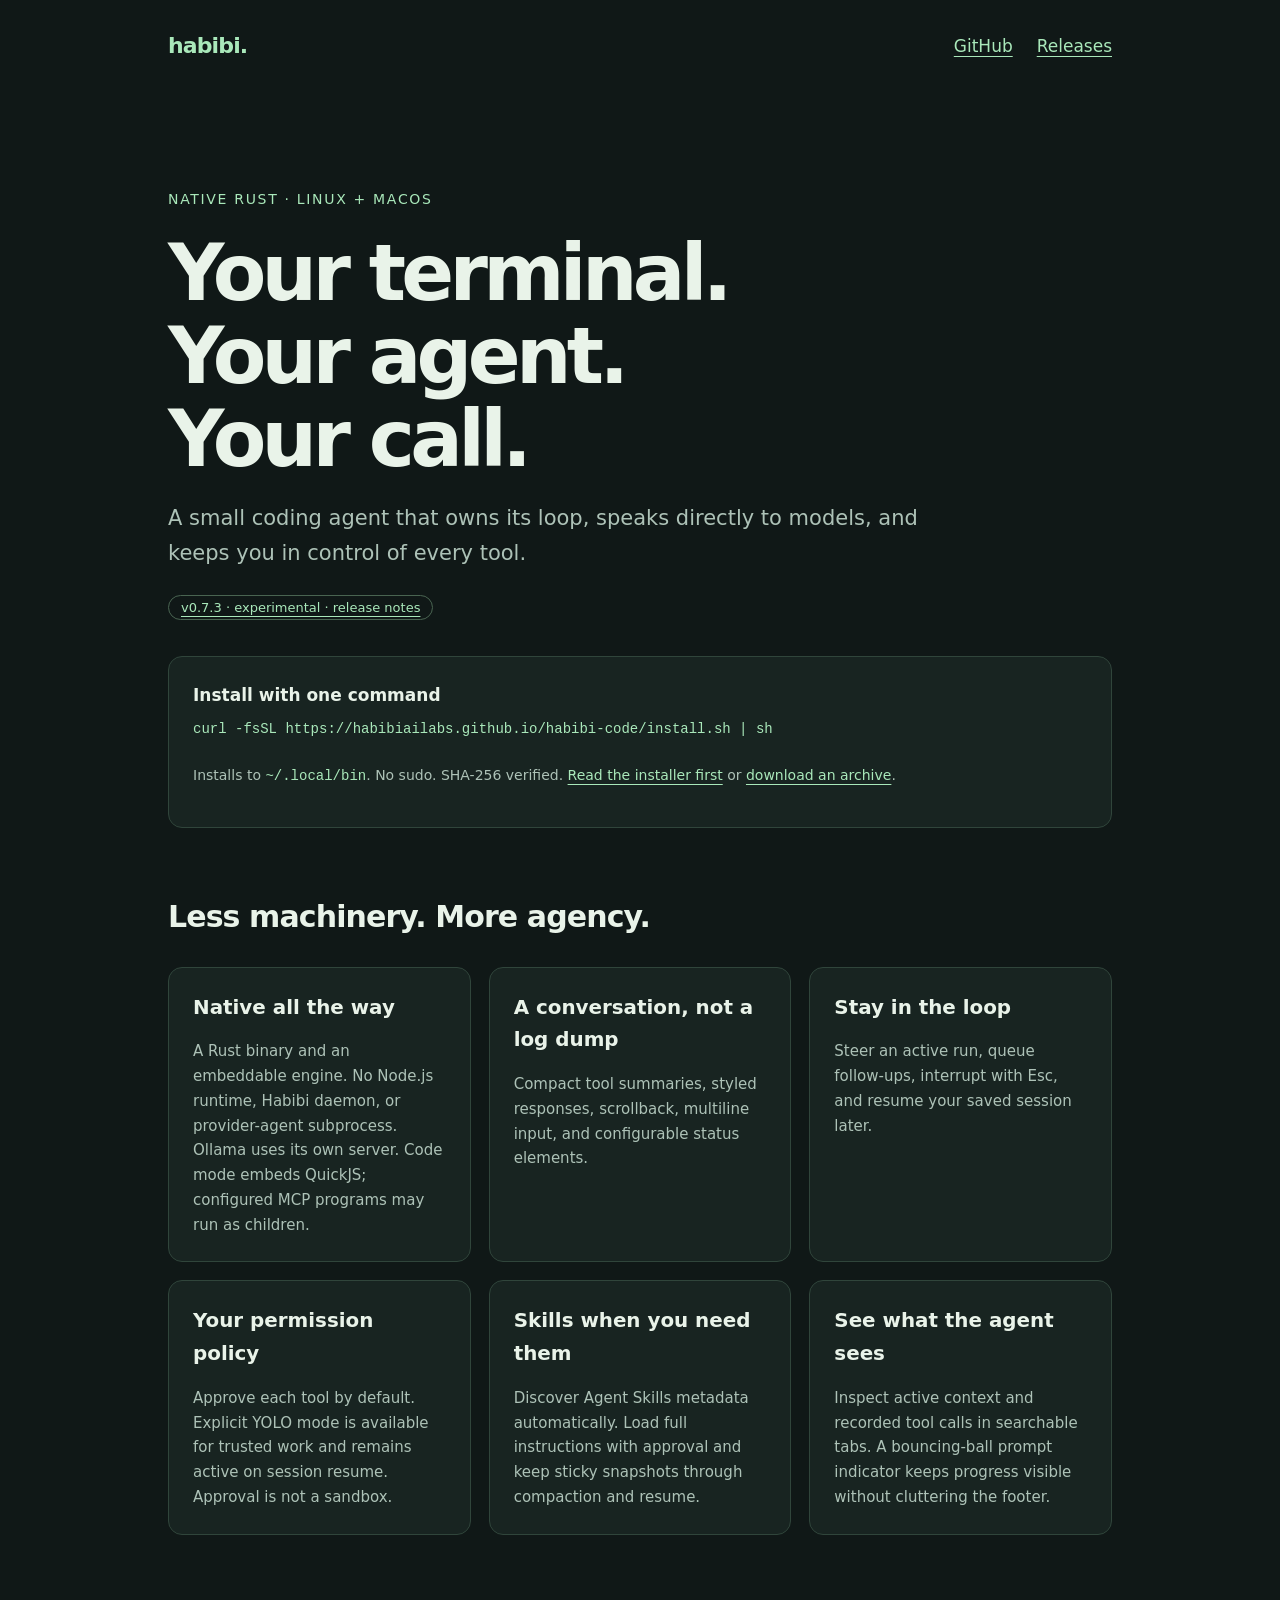
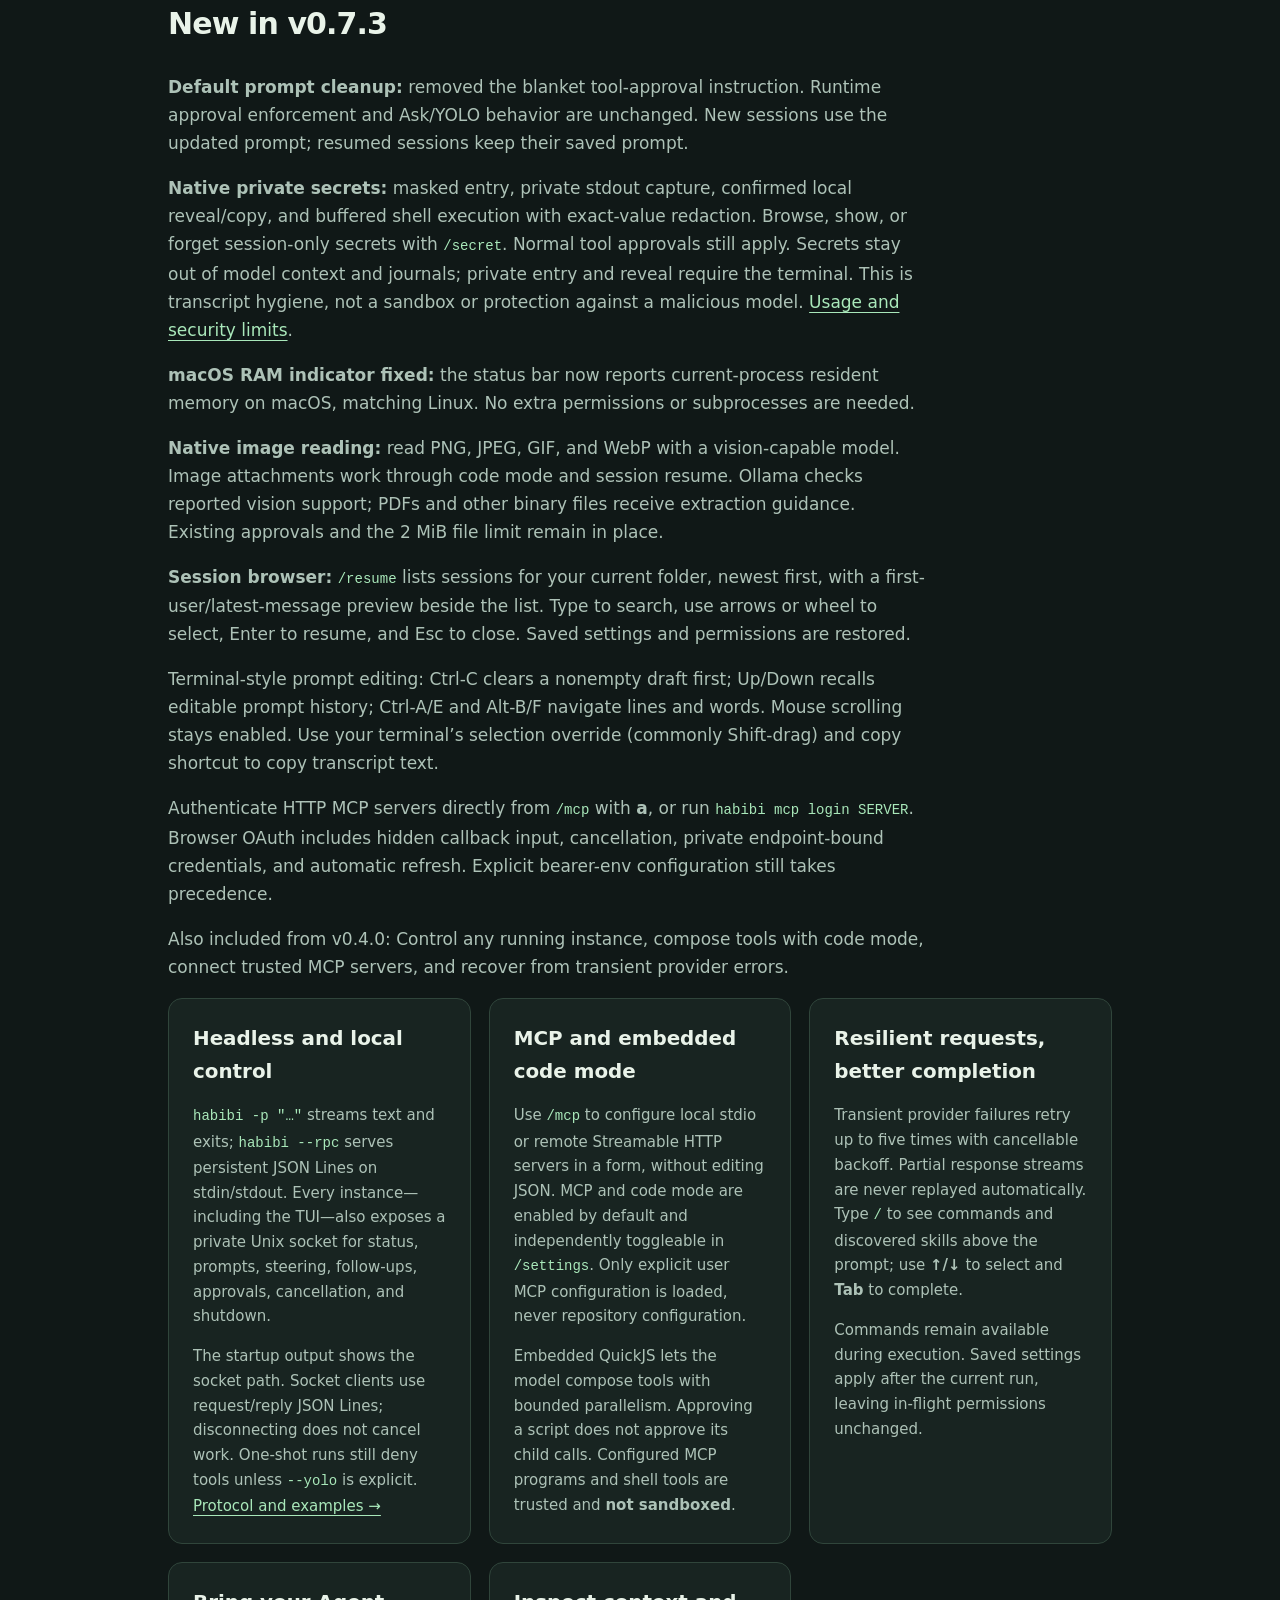
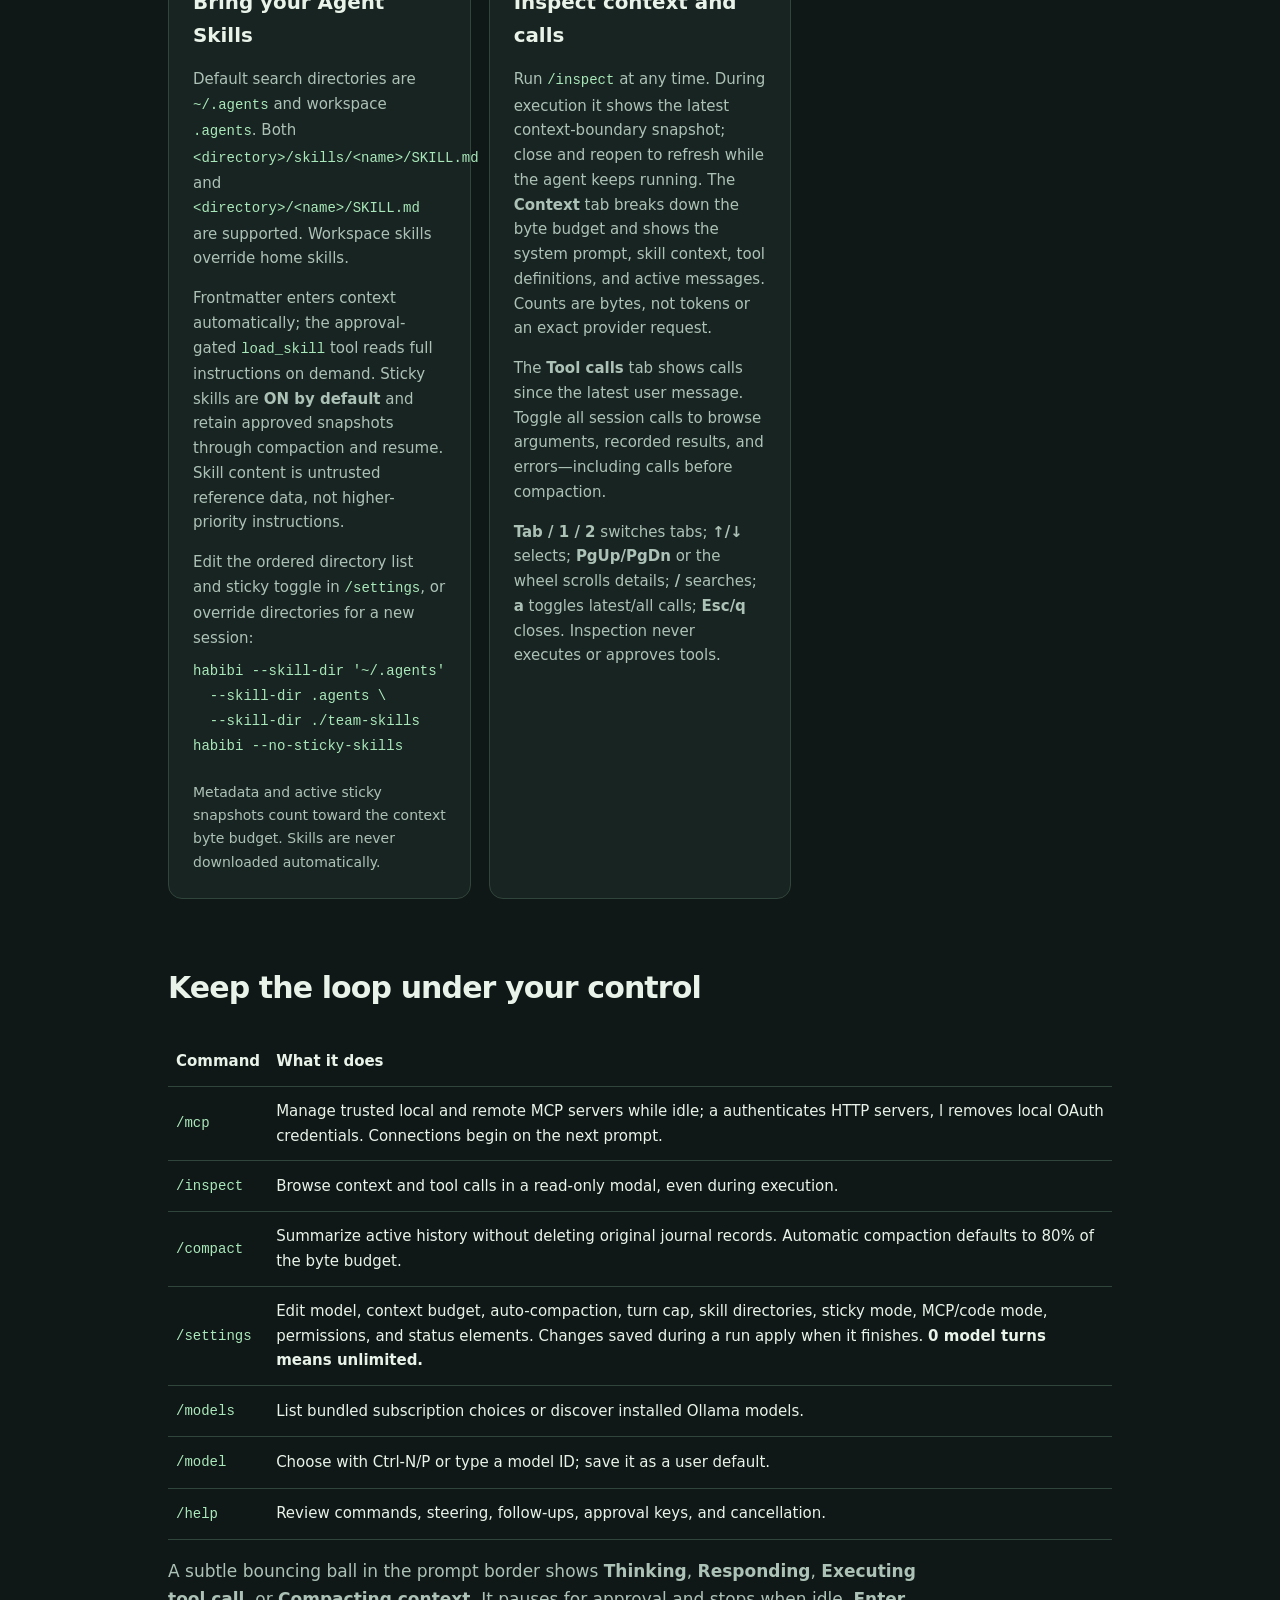
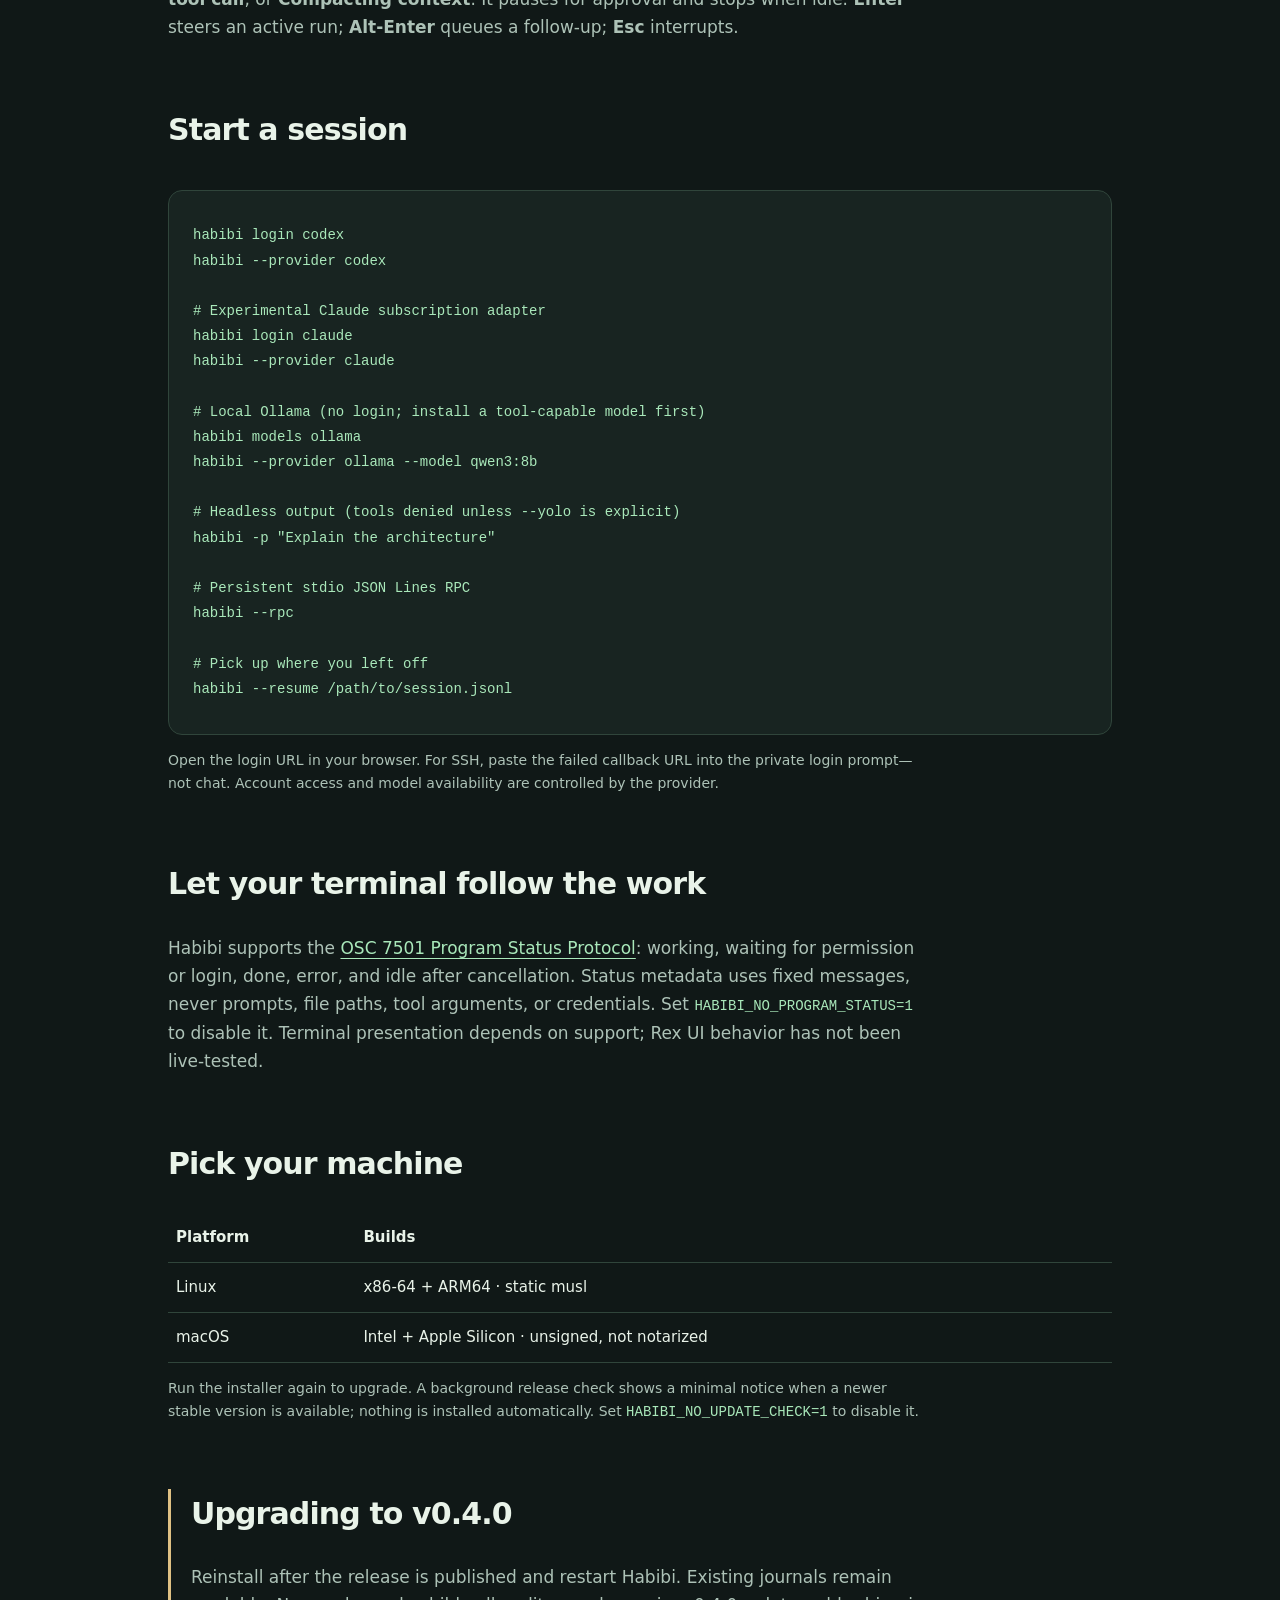
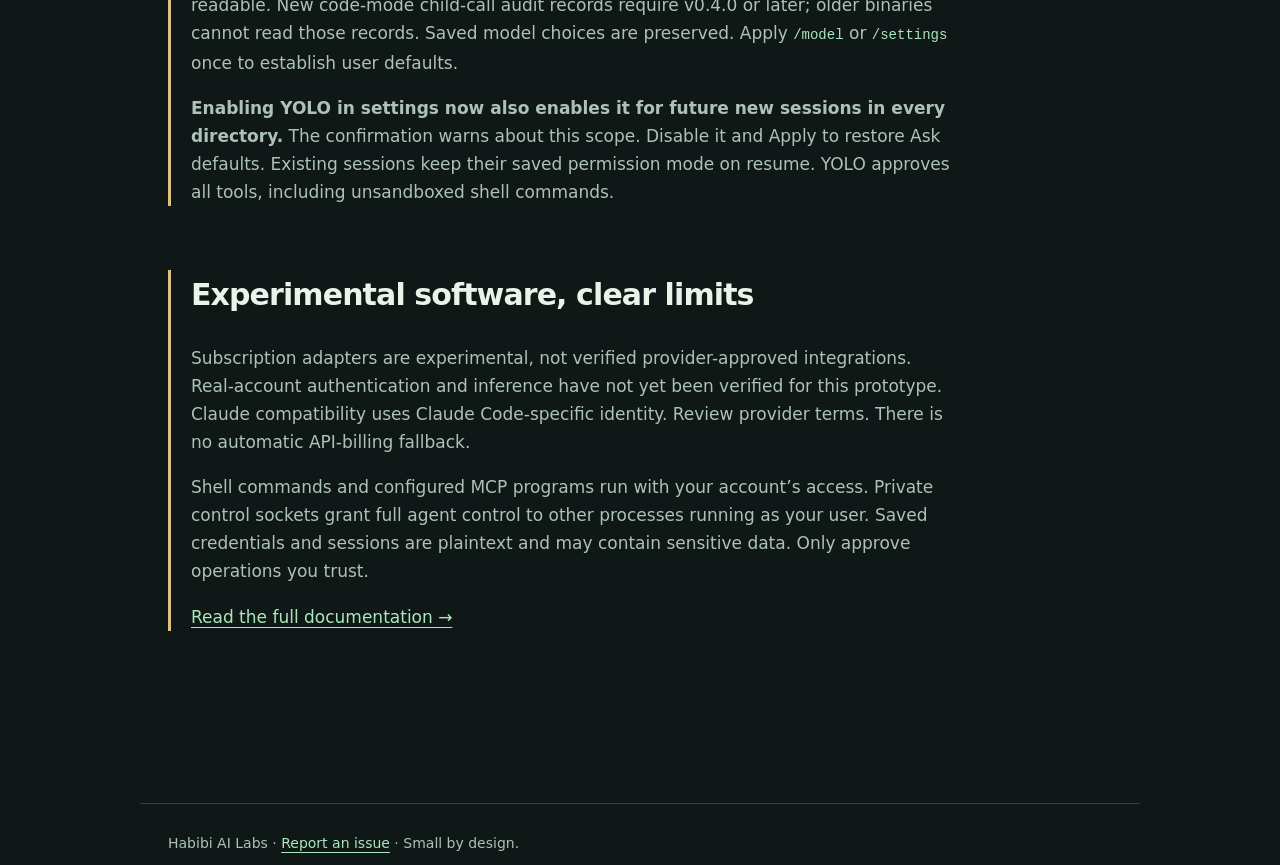
==== commit b4276482: "fix: clarify MCP handshake diagnostics and reconnect flow (v0.7.3)" ====
--- a/docs/index.html
+++ b/docs/index.html
@@ -13,10 +13,10 @@
 <body>
 <header><a class="brand" href="./">habibi<span aria-hidden="true">.</span></a><nav aria-label="Main navigation"><a href="https://github.com/habibiailabs/habibi-code">GitHub</a><a href="https://github.com/habibiailabs/habibi-code/releases">Releases</a></nav></header>
 <main>
-<section aria-labelledby="hero"><span class="eyebrow">Native Rust · Linux + macOS</span><h1 id="hero">Your terminal.<br>Your agent.<br>Your call.</h1><p class="lead">A small coding agent that owns its loop, speaks directly to models, and keeps you in control of every tool.</p><a class="pill" href="https://github.com/HabibiAILabs/habibi-code/releases/tag/v0.7.2">v0.7.2 · experimental · release notes</a>
+<section aria-labelledby="hero"><span class="eyebrow">Native Rust · Linux + macOS</span><h1 id="hero">Your terminal.<br>Your agent.<br>Your call.</h1><p class="lead">A small coding agent that owns its loop, speaks directly to models, and keeps you in control of every tool.</p><a class="pill" href="https://github.com/HabibiAILabs/habibi-code/releases/tag/v0.7.3">v0.7.3 · experimental · release notes</a>
 <div class="install"><strong>Install with one command</strong><pre><code>curl -fsSL https://habibiailabs.github.io/habibi-code/install.sh | sh</code></pre><p class="small">Installs to <code>~/.local/bin</code>. No sudo. SHA-256 verified. <a href="install.sh">Read the installer first</a> or <a href="https://github.com/habibiailabs/habibi-code/releases/latest">download an archive</a>.</p></div></section>
 <section aria-labelledby="features"><h2 id="features">Less machinery. More agency.</h2><div class="grid"><article><h3>Native all the way</h3><p>A Rust binary and an embeddable engine. No Node.js runtime, Habibi daemon, or provider-agent subprocess. Ollama uses its own server. Code mode embeds QuickJS; configured MCP programs may run as children.</p></article><article><h3>A conversation, not a log dump</h3><p>Compact tool summaries, styled responses, scrollback, multiline input, and configurable status elements.</p></article><article><h3>Stay in the loop</h3><p>Steer an active run, queue follow-ups, interrupt with Esc, and resume your saved session later.</p></article><article><h3>Your permission policy</h3><p>Approve each tool by default. Explicit YOLO mode is available for trusted work and remains active on session resume. Approval is not a sandbox.</p></article><article><h3>Skills when you need them</h3><p>Discover Agent Skills metadata automatically. Load full instructions with approval and keep sticky snapshots through compaction and resume.</p></article><article><h3>See what the agent sees</h3><p>Inspect active context and recorded tool calls in searchable tabs. A bouncing-ball prompt indicator keeps progress visible without cluttering the footer.</p></article></div></section>
-<section aria-labelledby="new"><h2 id="new">New in v0.7.2</h2><p><strong>Default prompt cleanup:</strong> removed the blanket tool-approval instruction. Runtime approval enforcement and Ask/YOLO behavior are unchanged. New sessions use the updated prompt; resumed sessions keep their saved prompt.</p><p><strong>Native private secrets:</strong> masked entry, private stdout capture, confirmed local reveal/copy, and buffered shell execution with exact-value redaction. Browse, show, or forget session-only secrets with <code>/secret</code>. Normal tool approvals still apply. Secrets stay out of model context and journals; private entry and reveal require the terminal. This is transcript hygiene, not a sandbox or protection against a malicious model. <a href="https://github.com/HabibiAILabs/habibi-code#private-secrets">Usage and security limits</a>.</p><p><strong>macOS RAM indicator fixed:</strong> the status bar now reports current-process resident memory on macOS, matching Linux. No extra permissions or subprocesses are needed.</p><p><strong>Native image reading:</strong> read PNG, JPEG, GIF, and WebP with a vision-capable model. Image attachments work through code mode and session resume. Ollama checks reported vision support; PDFs and other binary files receive extraction guidance. Existing approvals and the 2 MiB file limit remain in place.</p><p><strong>Session browser:</strong> <code>/resume</code> lists sessions for your current folder, newest first, with a first-user/latest-message preview beside the list. Type to search, use arrows or wheel to select, Enter to resume, and Esc to close. Saved settings and permissions are restored.</p><p>Terminal-style prompt editing: Ctrl-C clears a nonempty draft first; Up/Down recalls editable prompt history; Ctrl-A/E and Alt-B/F navigate lines and words. Mouse scrolling stays enabled. Use your terminal’s selection override (commonly Shift-drag) and copy shortcut to copy transcript text.</p><p>Authenticate HTTP MCP servers directly from <code>/mcp</code> with <strong>a</strong>, or run <code>habibi mcp login SERVER</code>. Browser OAuth includes hidden callback input, cancellation, private endpoint-bound credentials, and automatic refresh. Explicit bearer-env configuration still takes precedence.</p><p>Also included from v0.4.0: Control any running instance, compose tools with code mode, connect trusted MCP servers, and recover from transient provider errors.</p><div class="grid">
+<section aria-labelledby="new"><h2 id="new">New in v0.7.3</h2><p><strong>Default prompt cleanup:</strong> removed the blanket tool-approval instruction. Runtime approval enforcement and Ask/YOLO behavior are unchanged. New sessions use the updated prompt; resumed sessions keep their saved prompt.</p><p><strong>Native private secrets:</strong> masked entry, private stdout capture, confirmed local reveal/copy, and buffered shell execution with exact-value redaction. Browse, show, or forget session-only secrets with <code>/secret</code>. Normal tool approvals still apply. Secrets stay out of model context and journals; private entry and reveal require the terminal. This is transcript hygiene, not a sandbox or protection against a malicious model. <a href="https://github.com/HabibiAILabs/habibi-code#private-secrets">Usage and security limits</a>.</p><p><strong>macOS RAM indicator fixed:</strong> the status bar now reports current-process resident memory on macOS, matching Linux. No extra permissions or subprocesses are needed.</p><p><strong>Native image reading:</strong> read PNG, JPEG, GIF, and WebP with a vision-capable model. Image attachments work through code mode and session resume. Ollama checks reported vision support; PDFs and other binary files receive extraction guidance. Existing approvals and the 2 MiB file limit remain in place.</p><p><strong>Session browser:</strong> <code>/resume</code> lists sessions for your current folder, newest first, with a first-user/latest-message preview beside the list. Type to search, use arrows or wheel to select, Enter to resume, and Esc to close. Saved settings and permissions are restored.</p><p>Terminal-style prompt editing: Ctrl-C clears a nonempty draft first; Up/Down recalls editable prompt history; Ctrl-A/E and Alt-B/F navigate lines and words. Mouse scrolling stays enabled. Use your terminal’s selection override (commonly Shift-drag) and copy shortcut to copy transcript text.</p><p>Authenticate HTTP MCP servers directly from <code>/mcp</code> with <strong>a</strong>, or run <code>habibi mcp login SERVER</code>. Browser OAuth includes hidden callback input, cancellation, private endpoint-bound credentials, and automatic refresh. Explicit bearer-env configuration still takes precedence.</p><p>Also included from v0.4.0: Control any running instance, compose tools with code mode, connect trusted MCP servers, and recover from transient provider errors.</p><div class="grid">
 <article><h3>Headless and local control</h3><p><code>habibi -p "…"</code> streams text and exits; <code>habibi --rpc</code> serves persistent JSON Lines on stdin/stdout. Every instance—including the TUI—also exposes a private Unix socket for status, prompts, steering, follow-ups, approvals, cancellation, and shutdown.</p><p>The startup output shows the socket path. Socket clients use request/reply JSON Lines; disconnecting does not cancel work. One-shot runs still deny tools unless <code>--yolo</code> is explicit. <a href="https://github.com/HabibiAILabs/habibi-code/blob/main/docs/rpc.md">Protocol and examples →</a></p></article>
 <article><h3>MCP and embedded code mode</h3><p>Use <code>/mcp</code> to configure local stdio or remote Streamable HTTP servers in a form, without editing JSON. MCP and code mode are enabled by default and independently toggleable in <code>/settings</code>. Only explicit user MCP configuration is loaded, never repository configuration.</p><p>Embedded QuickJS lets the model compose tools with bounded parallelism. Approving a script does not approve its child calls. Configured MCP programs and shell tools are trusted and <strong>not sandboxed</strong>.</p></article>
 <article><h3>Resilient requests, better completion</h3><p>Transient provider failures retry up to five times with cancellable backoff. Partial response streams are never replayed automatically. Type <code>/</code> to see commands and discovered skills above the prompt; use <strong>↑/↓</strong> to select and <strong>Tab</strong> to complete.</p><p>Commands remain available during execution. Saved settings apply after the current run, leaving in-flight permissions unchanged.</p></article>
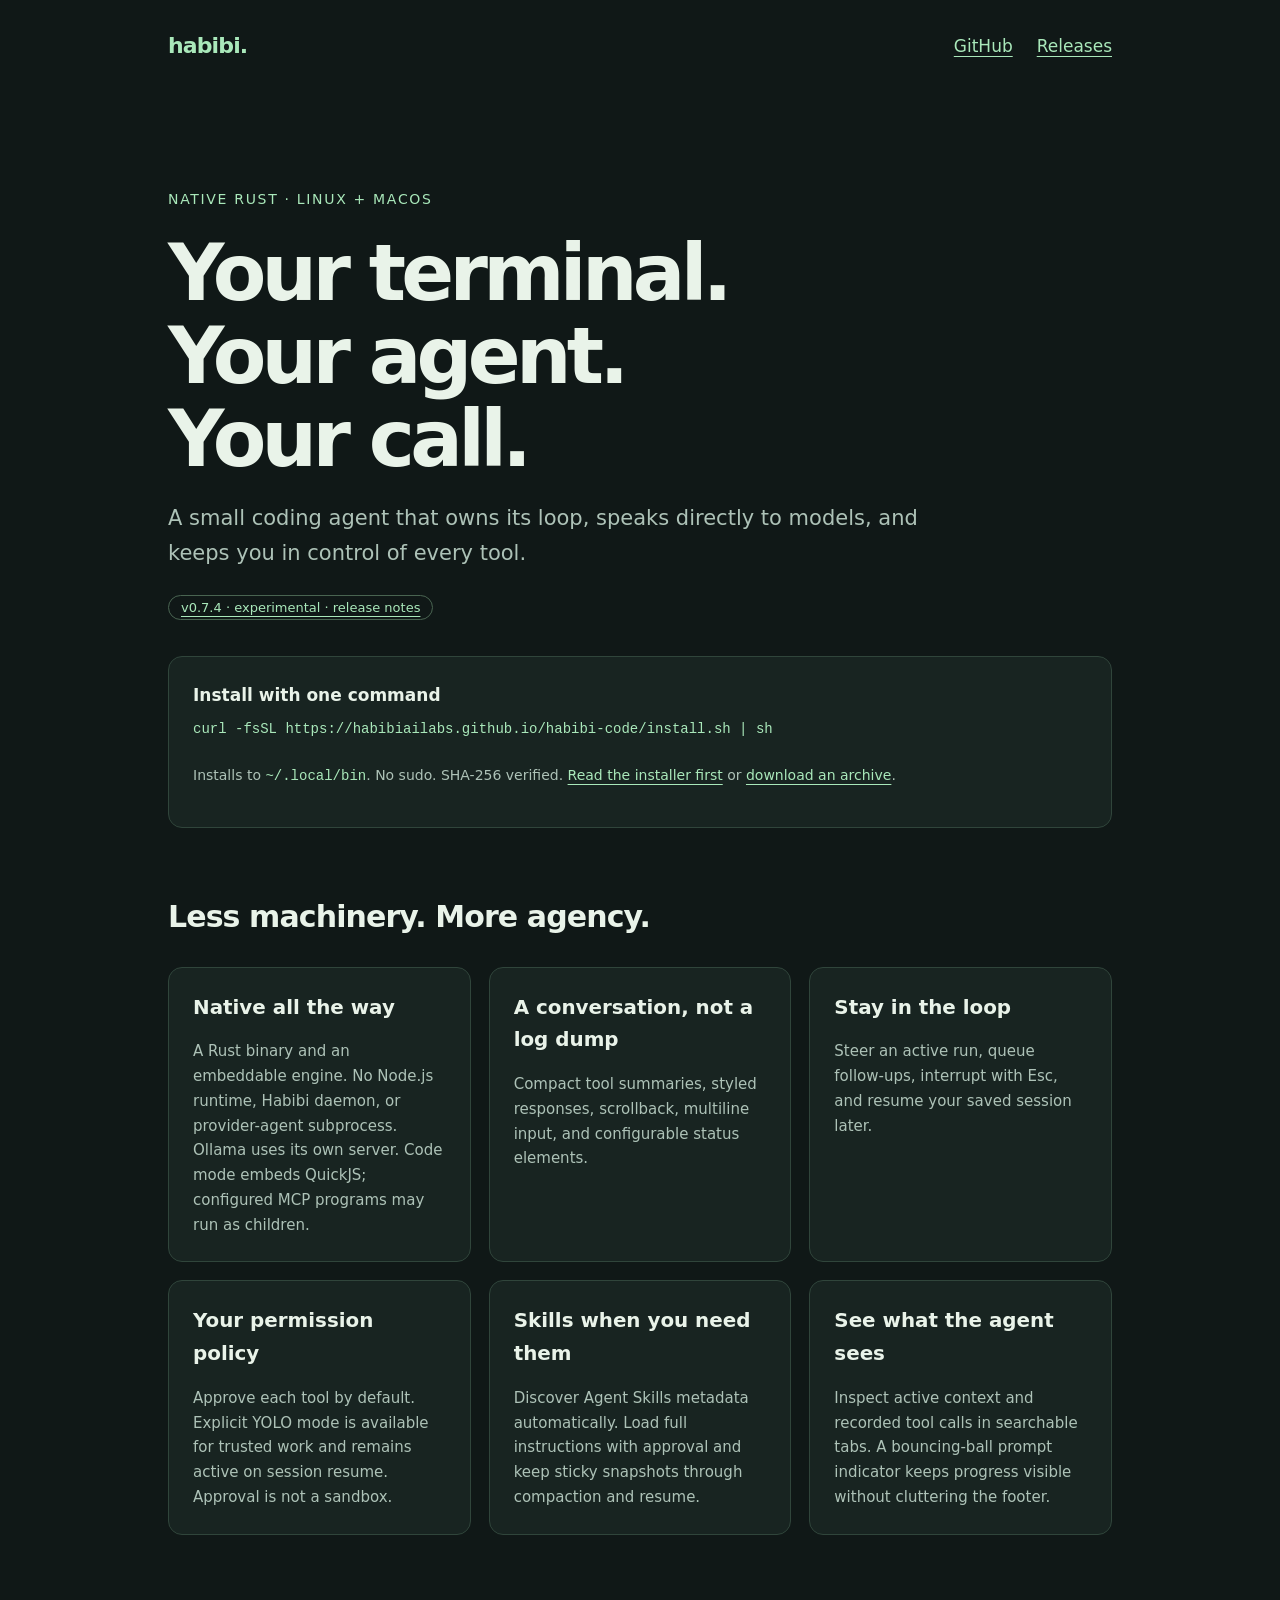
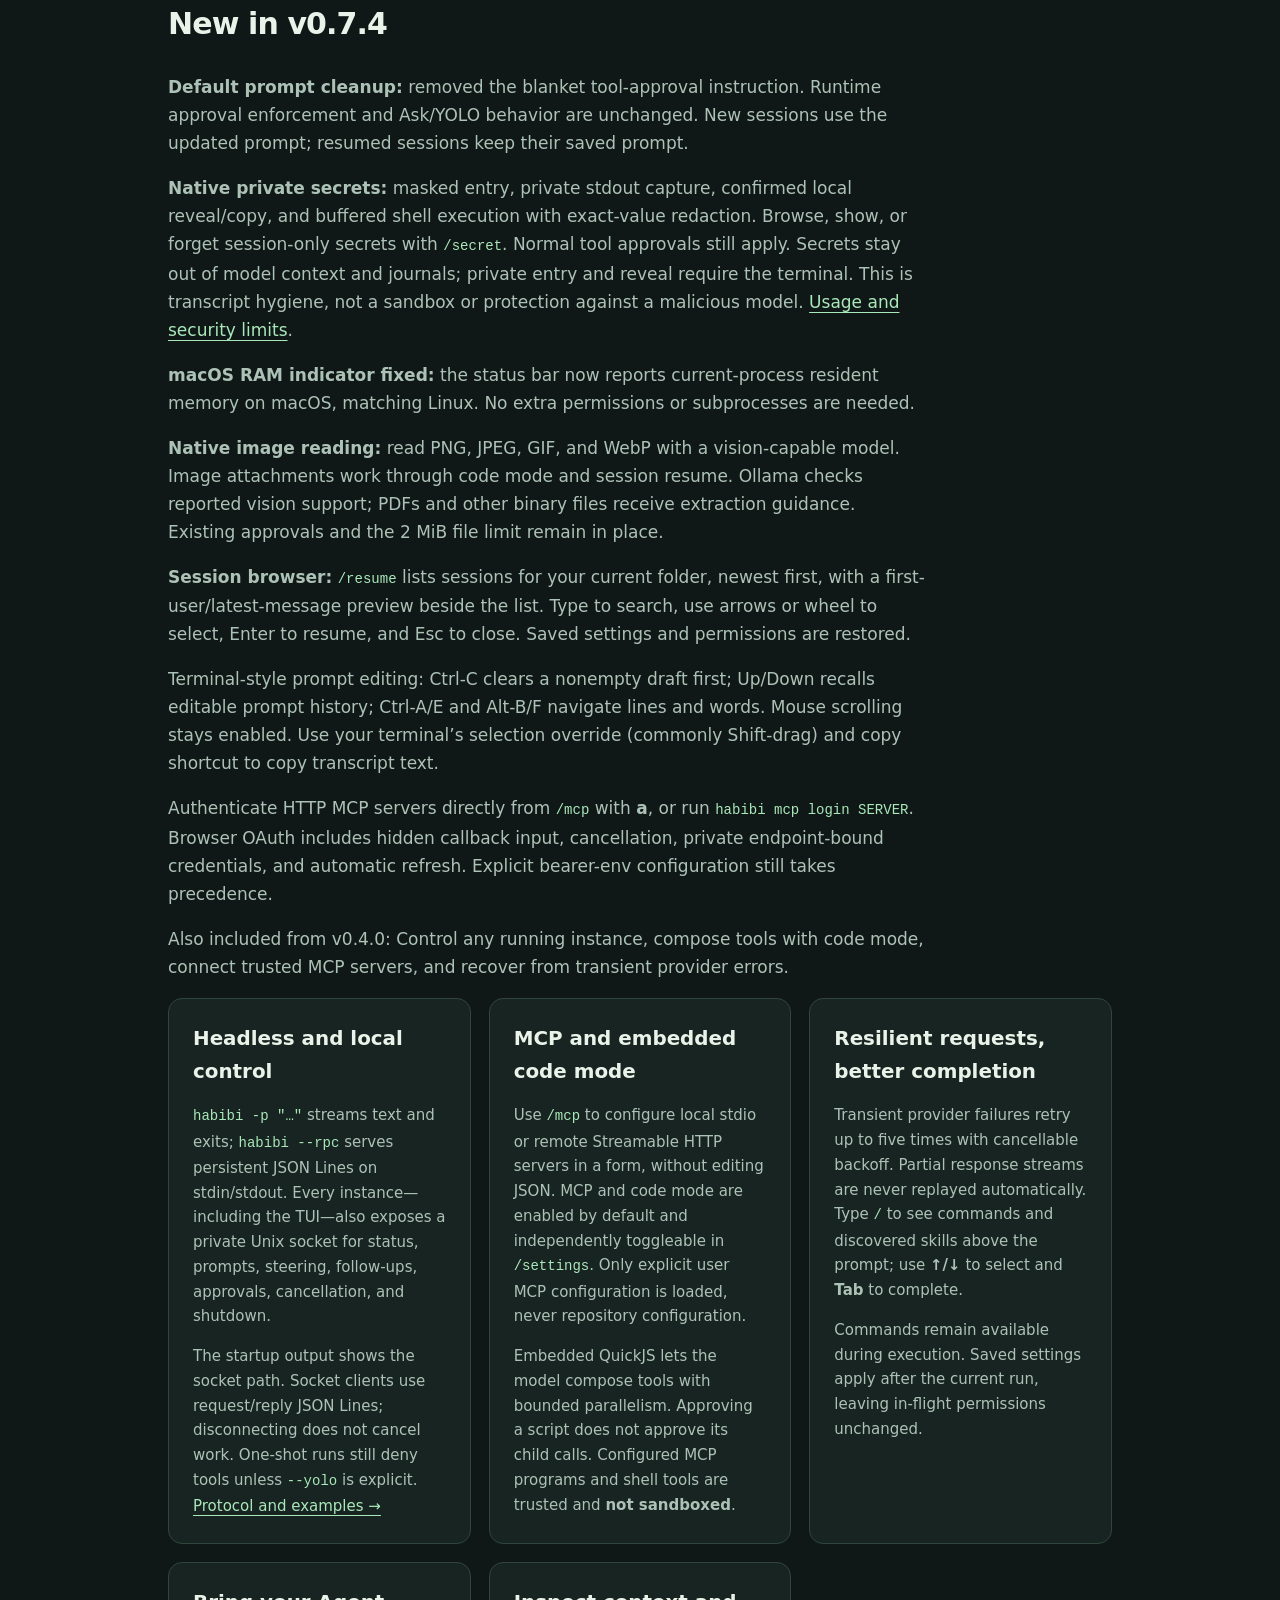
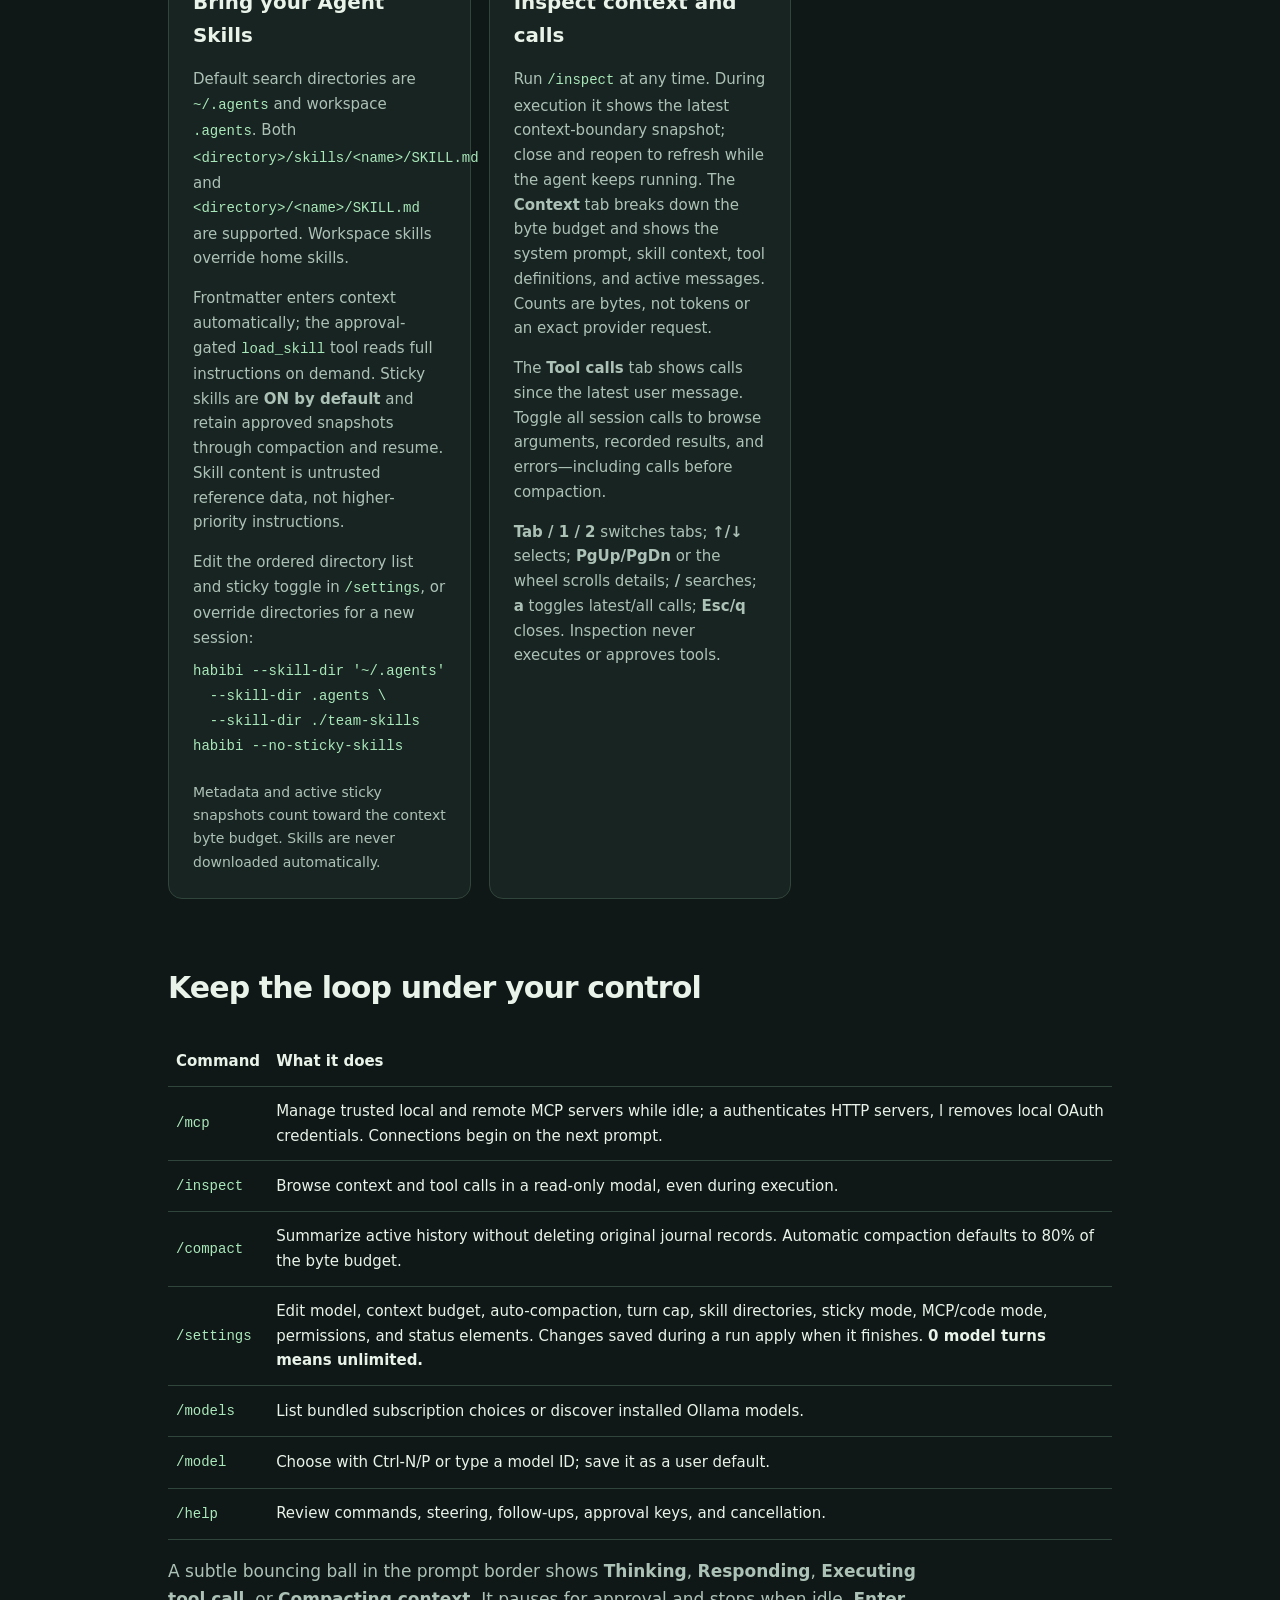
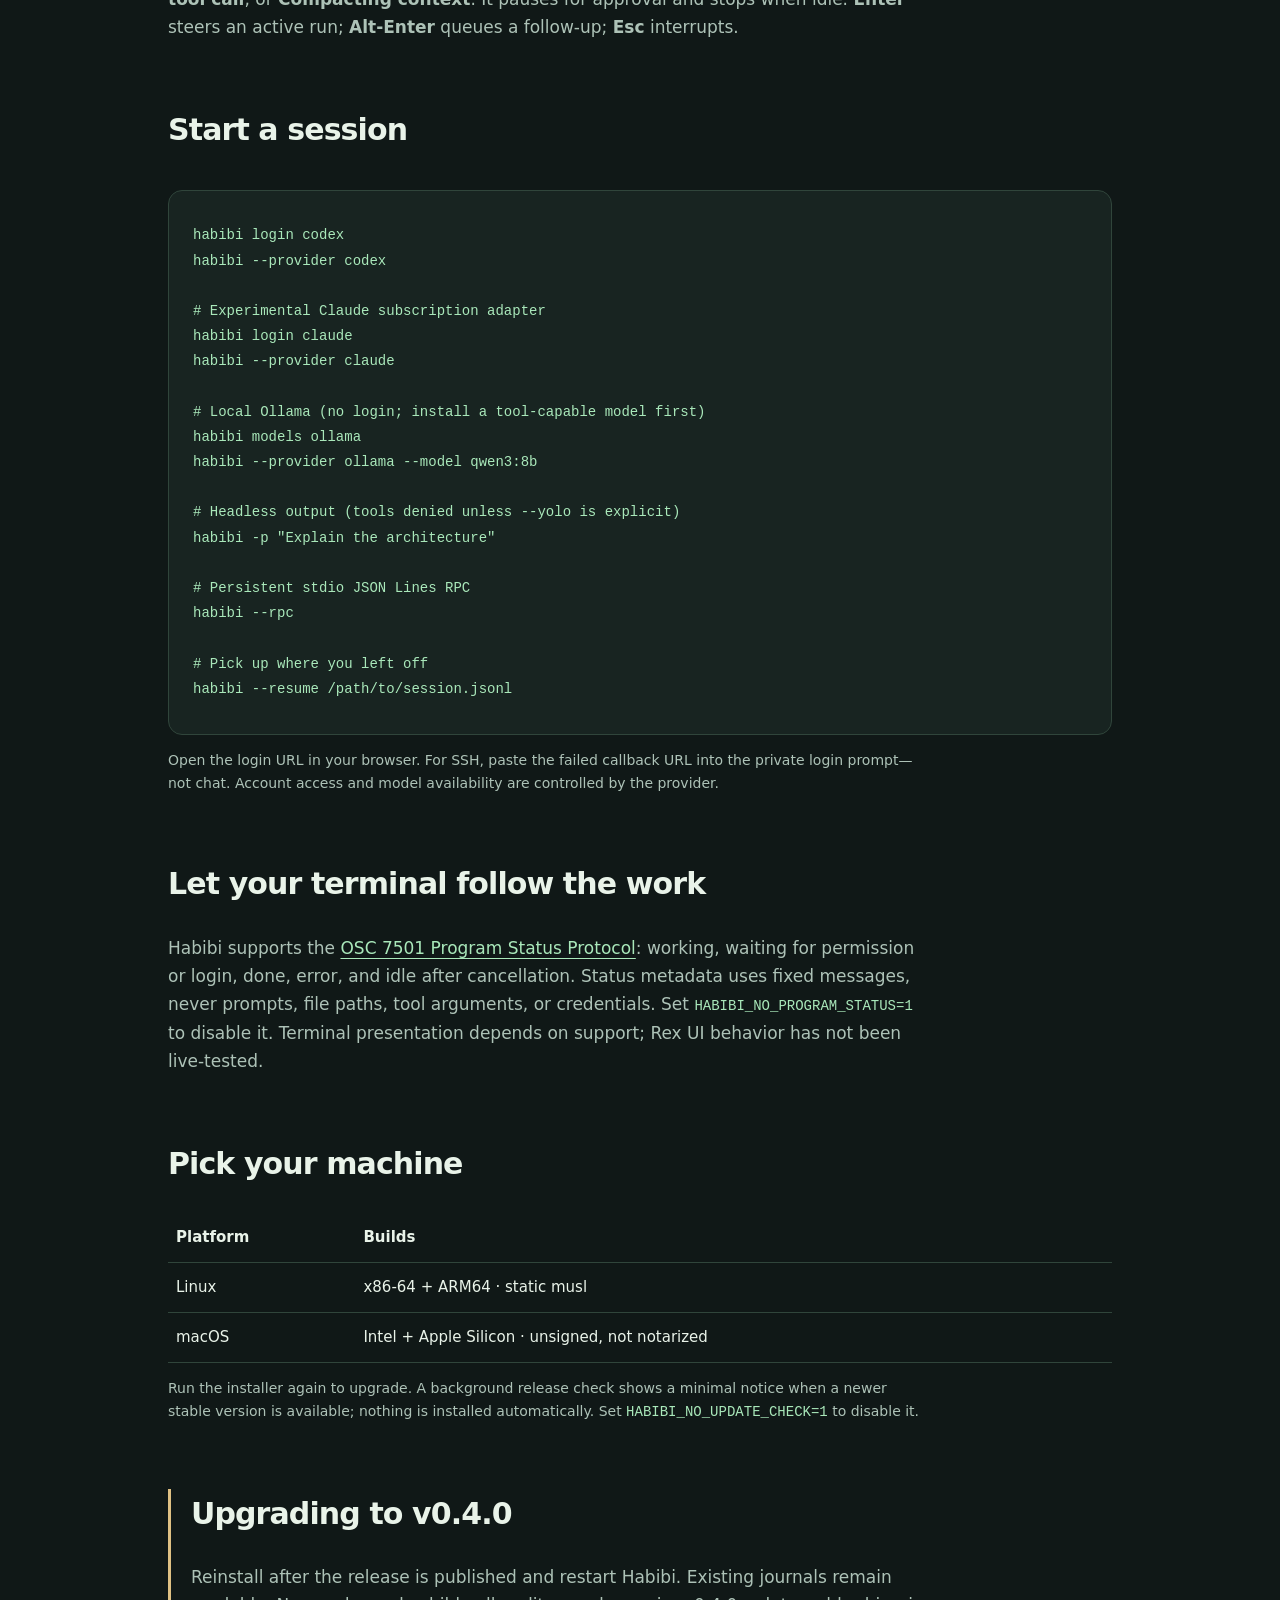
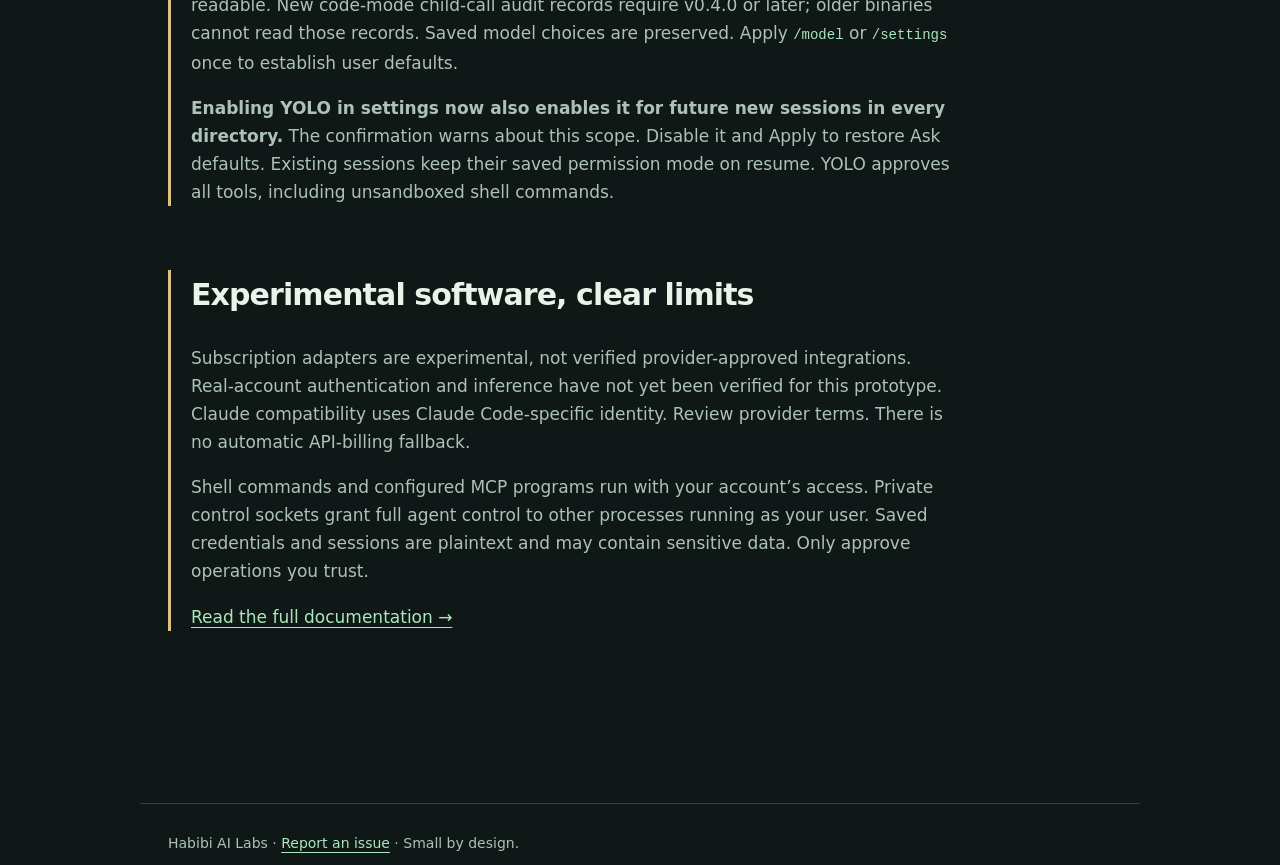
==== commit 90fde54a: "fix: pin compatible MCP initialization protocol (v0.7.4)" ====
--- a/docs/index.html
+++ b/docs/index.html
@@ -13,10 +13,10 @@
 <body>
 <header><a class="brand" href="./">habibi<span aria-hidden="true">.</span></a><nav aria-label="Main navigation"><a href="https://github.com/habibiailabs/habibi-code">GitHub</a><a href="https://github.com/habibiailabs/habibi-code/releases">Releases</a></nav></header>
 <main>
-<section aria-labelledby="hero"><span class="eyebrow">Native Rust · Linux + macOS</span><h1 id="hero">Your terminal.<br>Your agent.<br>Your call.</h1><p class="lead">A small coding agent that owns its loop, speaks directly to models, and keeps you in control of every tool.</p><a class="pill" href="https://github.com/HabibiAILabs/habibi-code/releases/tag/v0.7.3">v0.7.3 · experimental · release notes</a>
+<section aria-labelledby="hero"><span class="eyebrow">Native Rust · Linux + macOS</span><h1 id="hero">Your terminal.<br>Your agent.<br>Your call.</h1><p class="lead">A small coding agent that owns its loop, speaks directly to models, and keeps you in control of every tool.</p><a class="pill" href="https://github.com/HabibiAILabs/habibi-code/releases/tag/v0.7.4">v0.7.4 · experimental · release notes</a>
 <div class="install"><strong>Install with one command</strong><pre><code>curl -fsSL https://habibiailabs.github.io/habibi-code/install.sh | sh</code></pre><p class="small">Installs to <code>~/.local/bin</code>. No sudo. SHA-256 verified. <a href="install.sh">Read the installer first</a> or <a href="https://github.com/habibiailabs/habibi-code/releases/latest">download an archive</a>.</p></div></section>
 <section aria-labelledby="features"><h2 id="features">Less machinery. More agency.</h2><div class="grid"><article><h3>Native all the way</h3><p>A Rust binary and an embeddable engine. No Node.js runtime, Habibi daemon, or provider-agent subprocess. Ollama uses its own server. Code mode embeds QuickJS; configured MCP programs may run as children.</p></article><article><h3>A conversation, not a log dump</h3><p>Compact tool summaries, styled responses, scrollback, multiline input, and configurable status elements.</p></article><article><h3>Stay in the loop</h3><p>Steer an active run, queue follow-ups, interrupt with Esc, and resume your saved session later.</p></article><article><h3>Your permission policy</h3><p>Approve each tool by default. Explicit YOLO mode is available for trusted work and remains active on session resume. Approval is not a sandbox.</p></article><article><h3>Skills when you need them</h3><p>Discover Agent Skills metadata automatically. Load full instructions with approval and keep sticky snapshots through compaction and resume.</p></article><article><h3>See what the agent sees</h3><p>Inspect active context and recorded tool calls in searchable tabs. A bouncing-ball prompt indicator keeps progress visible without cluttering the footer.</p></article></div></section>
-<section aria-labelledby="new"><h2 id="new">New in v0.7.3</h2><p><strong>Default prompt cleanup:</strong> removed the blanket tool-approval instruction. Runtime approval enforcement and Ask/YOLO behavior are unchanged. New sessions use the updated prompt; resumed sessions keep their saved prompt.</p><p><strong>Native private secrets:</strong> masked entry, private stdout capture, confirmed local reveal/copy, and buffered shell execution with exact-value redaction. Browse, show, or forget session-only secrets with <code>/secret</code>. Normal tool approvals still apply. Secrets stay out of model context and journals; private entry and reveal require the terminal. This is transcript hygiene, not a sandbox or protection against a malicious model. <a href="https://github.com/HabibiAILabs/habibi-code#private-secrets">Usage and security limits</a>.</p><p><strong>macOS RAM indicator fixed:</strong> the status bar now reports current-process resident memory on macOS, matching Linux. No extra permissions or subprocesses are needed.</p><p><strong>Native image reading:</strong> read PNG, JPEG, GIF, and WebP with a vision-capable model. Image attachments work through code mode and session resume. Ollama checks reported vision support; PDFs and other binary files receive extraction guidance. Existing approvals and the 2 MiB file limit remain in place.</p><p><strong>Session browser:</strong> <code>/resume</code> lists sessions for your current folder, newest first, with a first-user/latest-message preview beside the list. Type to search, use arrows or wheel to select, Enter to resume, and Esc to close. Saved settings and permissions are restored.</p><p>Terminal-style prompt editing: Ctrl-C clears a nonempty draft first; Up/Down recalls editable prompt history; Ctrl-A/E and Alt-B/F navigate lines and words. Mouse scrolling stays enabled. Use your terminal’s selection override (commonly Shift-drag) and copy shortcut to copy transcript text.</p><p>Authenticate HTTP MCP servers directly from <code>/mcp</code> with <strong>a</strong>, or run <code>habibi mcp login SERVER</code>. Browser OAuth includes hidden callback input, cancellation, private endpoint-bound credentials, and automatic refresh. Explicit bearer-env configuration still takes precedence.</p><p>Also included from v0.4.0: Control any running instance, compose tools with code mode, connect trusted MCP servers, and recover from transient provider errors.</p><div class="grid">
+<section aria-labelledby="new"><h2 id="new">New in v0.7.4</h2><p><strong>Default prompt cleanup:</strong> removed the blanket tool-approval instruction. Runtime approval enforcement and Ask/YOLO behavior are unchanged. New sessions use the updated prompt; resumed sessions keep their saved prompt.</p><p><strong>Native private secrets:</strong> masked entry, private stdout capture, confirmed local reveal/copy, and buffered shell execution with exact-value redaction. Browse, show, or forget session-only secrets with <code>/secret</code>. Normal tool approvals still apply. Secrets stay out of model context and journals; private entry and reveal require the terminal. This is transcript hygiene, not a sandbox or protection against a malicious model. <a href="https://github.com/HabibiAILabs/habibi-code#private-secrets">Usage and security limits</a>.</p><p><strong>macOS RAM indicator fixed:</strong> the status bar now reports current-process resident memory on macOS, matching Linux. No extra permissions or subprocesses are needed.</p><p><strong>Native image reading:</strong> read PNG, JPEG, GIF, and WebP with a vision-capable model. Image attachments work through code mode and session resume. Ollama checks reported vision support; PDFs and other binary files receive extraction guidance. Existing approvals and the 2 MiB file limit remain in place.</p><p><strong>Session browser:</strong> <code>/resume</code> lists sessions for your current folder, newest first, with a first-user/latest-message preview beside the list. Type to search, use arrows or wheel to select, Enter to resume, and Esc to close. Saved settings and permissions are restored.</p><p>Terminal-style prompt editing: Ctrl-C clears a nonempty draft first; Up/Down recalls editable prompt history; Ctrl-A/E and Alt-B/F navigate lines and words. Mouse scrolling stays enabled. Use your terminal’s selection override (commonly Shift-drag) and copy shortcut to copy transcript text.</p><p>Authenticate HTTP MCP servers directly from <code>/mcp</code> with <strong>a</strong>, or run <code>habibi mcp login SERVER</code>. Browser OAuth includes hidden callback input, cancellation, private endpoint-bound credentials, and automatic refresh. Explicit bearer-env configuration still takes precedence.</p><p>Also included from v0.4.0: Control any running instance, compose tools with code mode, connect trusted MCP servers, and recover from transient provider errors.</p><div class="grid">
 <article><h3>Headless and local control</h3><p><code>habibi -p "…"</code> streams text and exits; <code>habibi --rpc</code> serves persistent JSON Lines on stdin/stdout. Every instance—including the TUI—also exposes a private Unix socket for status, prompts, steering, follow-ups, approvals, cancellation, and shutdown.</p><p>The startup output shows the socket path. Socket clients use request/reply JSON Lines; disconnecting does not cancel work. One-shot runs still deny tools unless <code>--yolo</code> is explicit. <a href="https://github.com/HabibiAILabs/habibi-code/blob/main/docs/rpc.md">Protocol and examples →</a></p></article>
 <article><h3>MCP and embedded code mode</h3><p>Use <code>/mcp</code> to configure local stdio or remote Streamable HTTP servers in a form, without editing JSON. MCP and code mode are enabled by default and independently toggleable in <code>/settings</code>. Only explicit user MCP configuration is loaded, never repository configuration.</p><p>Embedded QuickJS lets the model compose tools with bounded parallelism. Approving a script does not approve its child calls. Configured MCP programs and shell tools are trusted and <strong>not sandboxed</strong>.</p></article>
 <article><h3>Resilient requests, better completion</h3><p>Transient provider failures retry up to five times with cancellable backoff. Partial response streams are never replayed automatically. Type <code>/</code> to see commands and discovered skills above the prompt; use <strong>↑/↓</strong> to select and <strong>Tab</strong> to complete.</p><p>Commands remain available during execution. Saved settings apply after the current run, leaving in-flight permissions unchanged.</p></article>
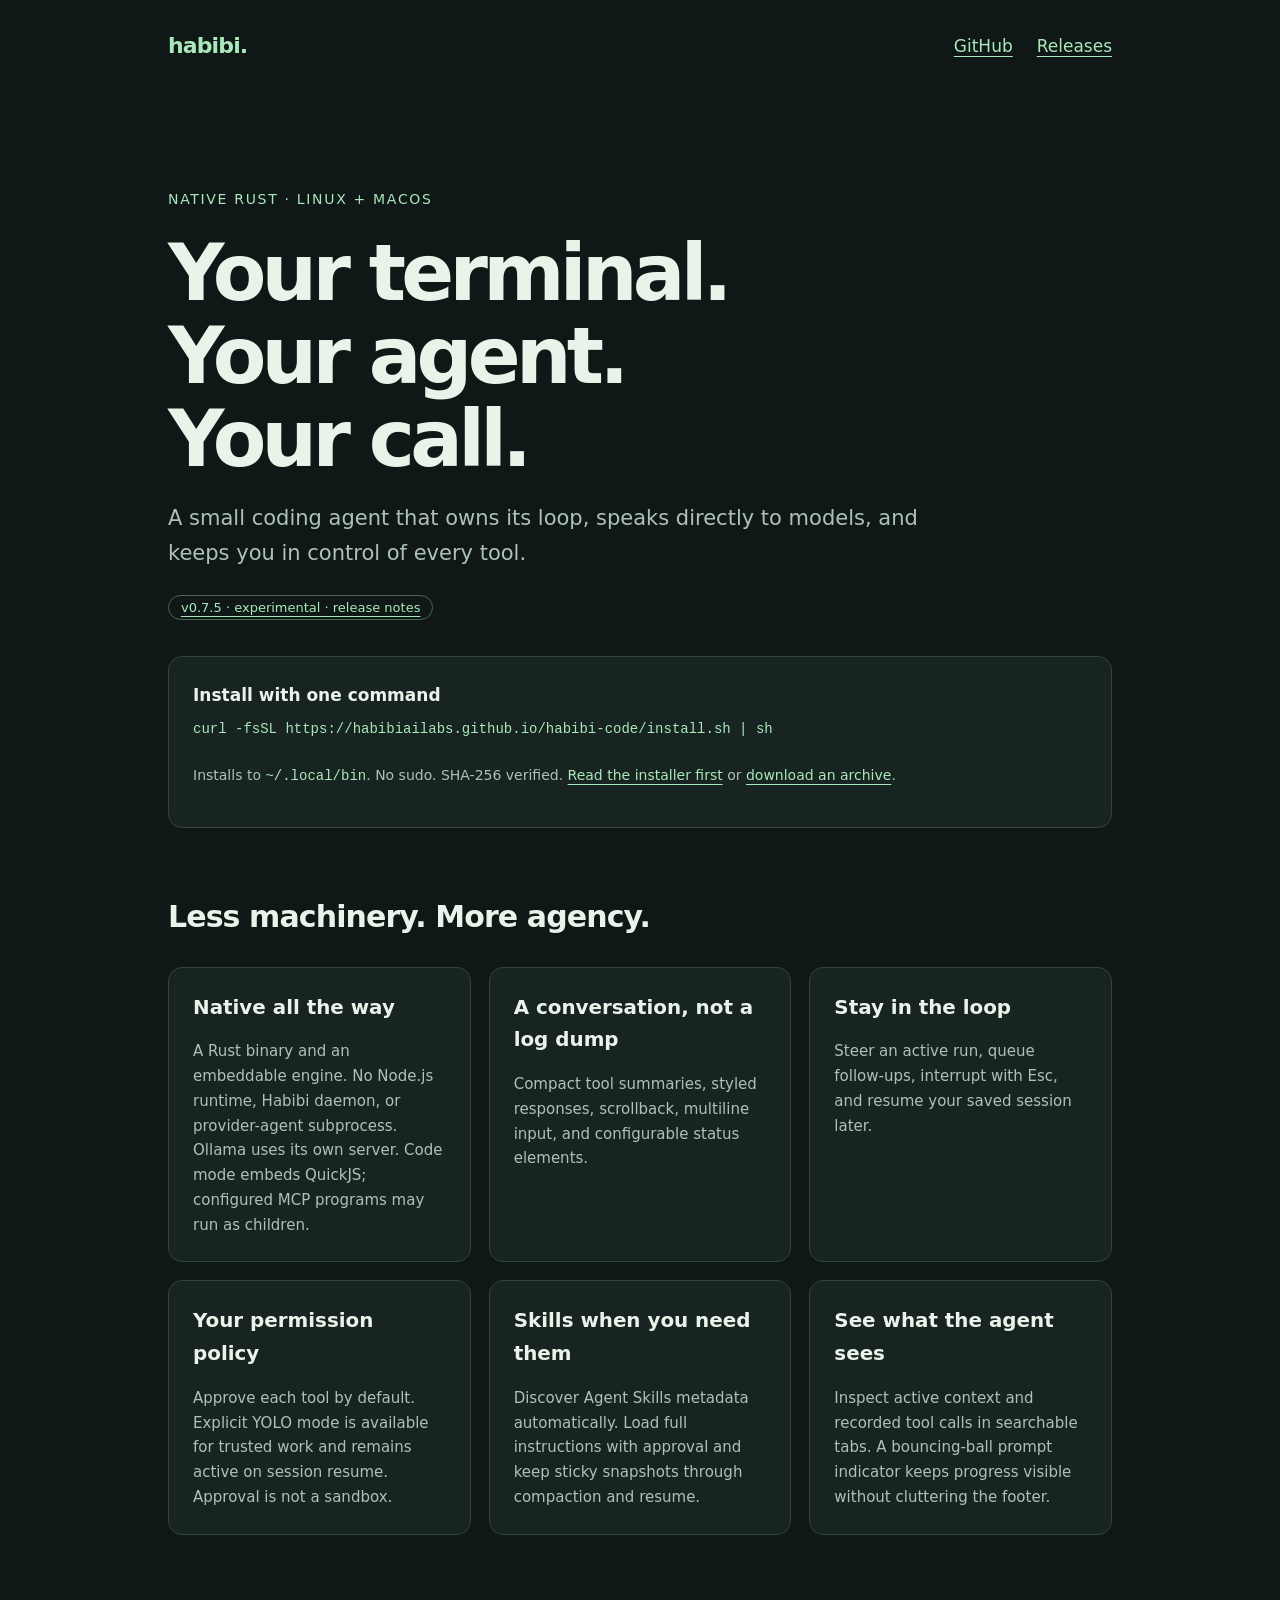
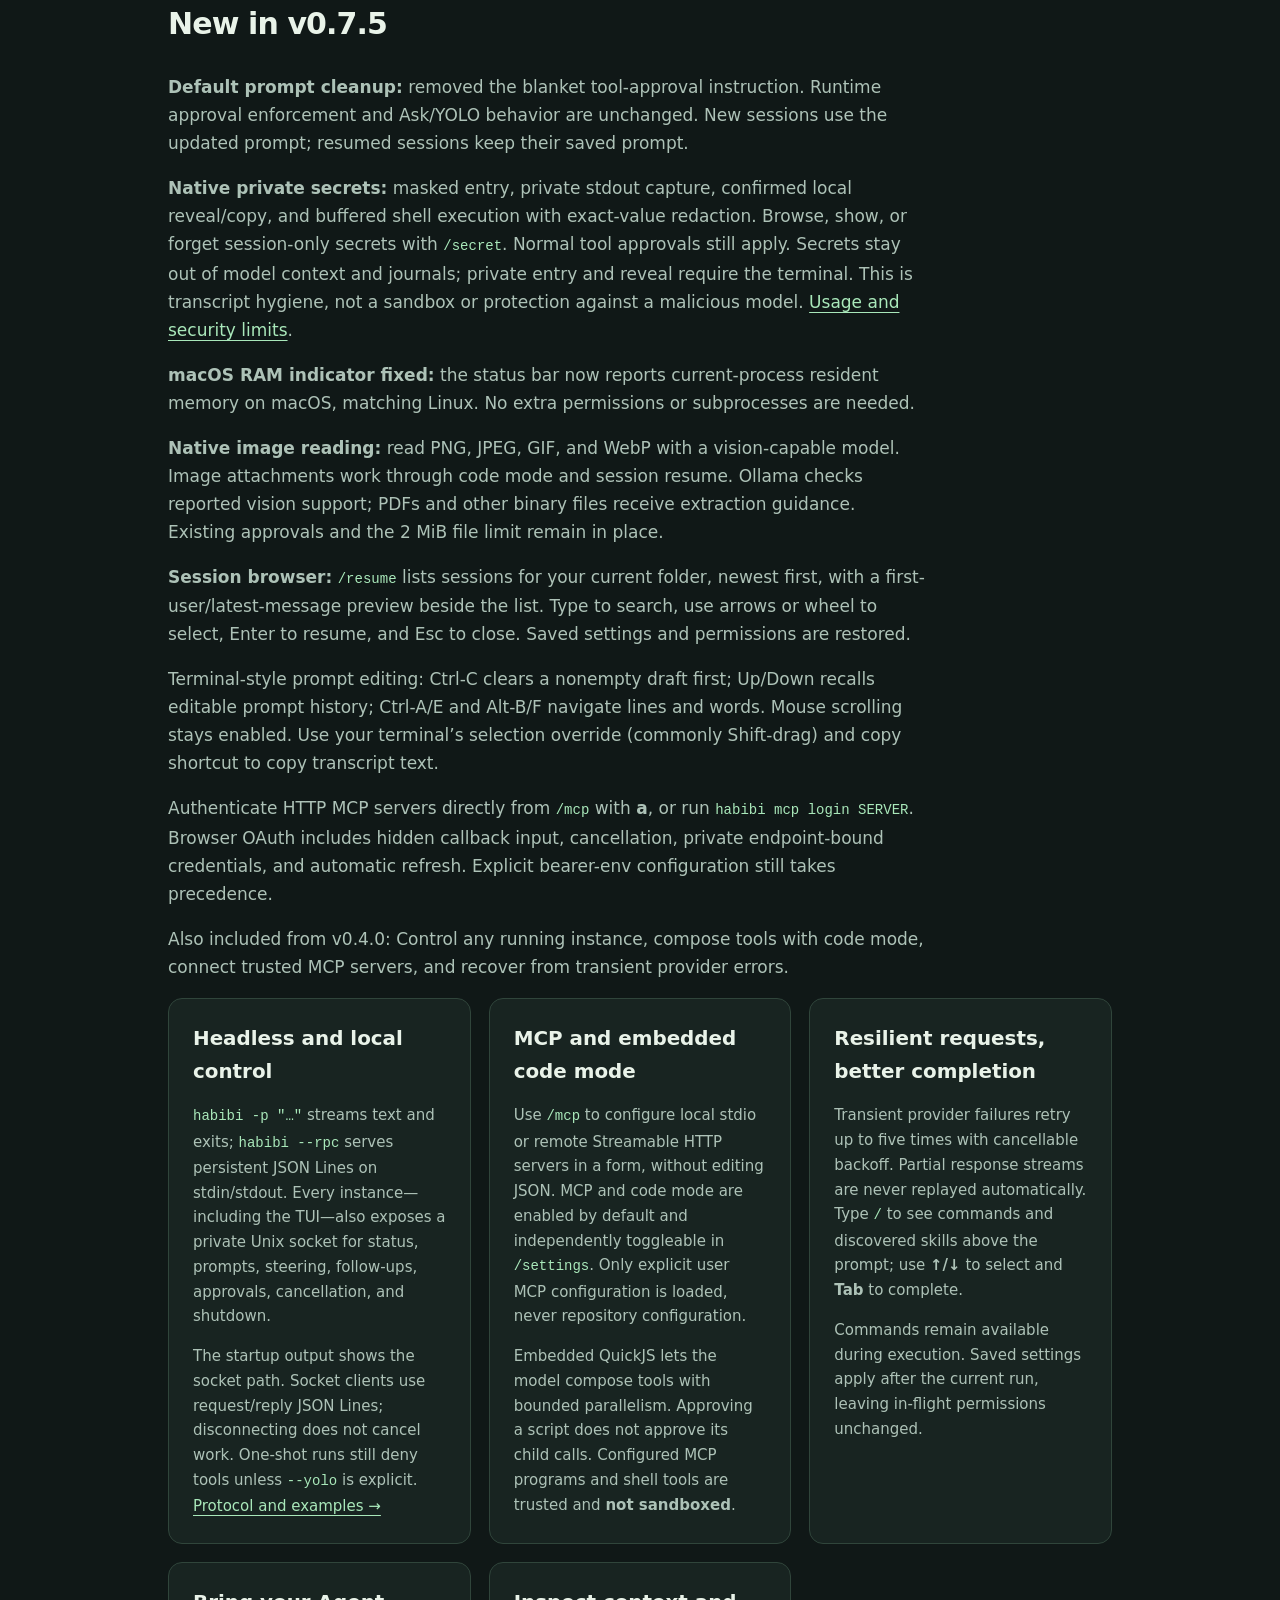
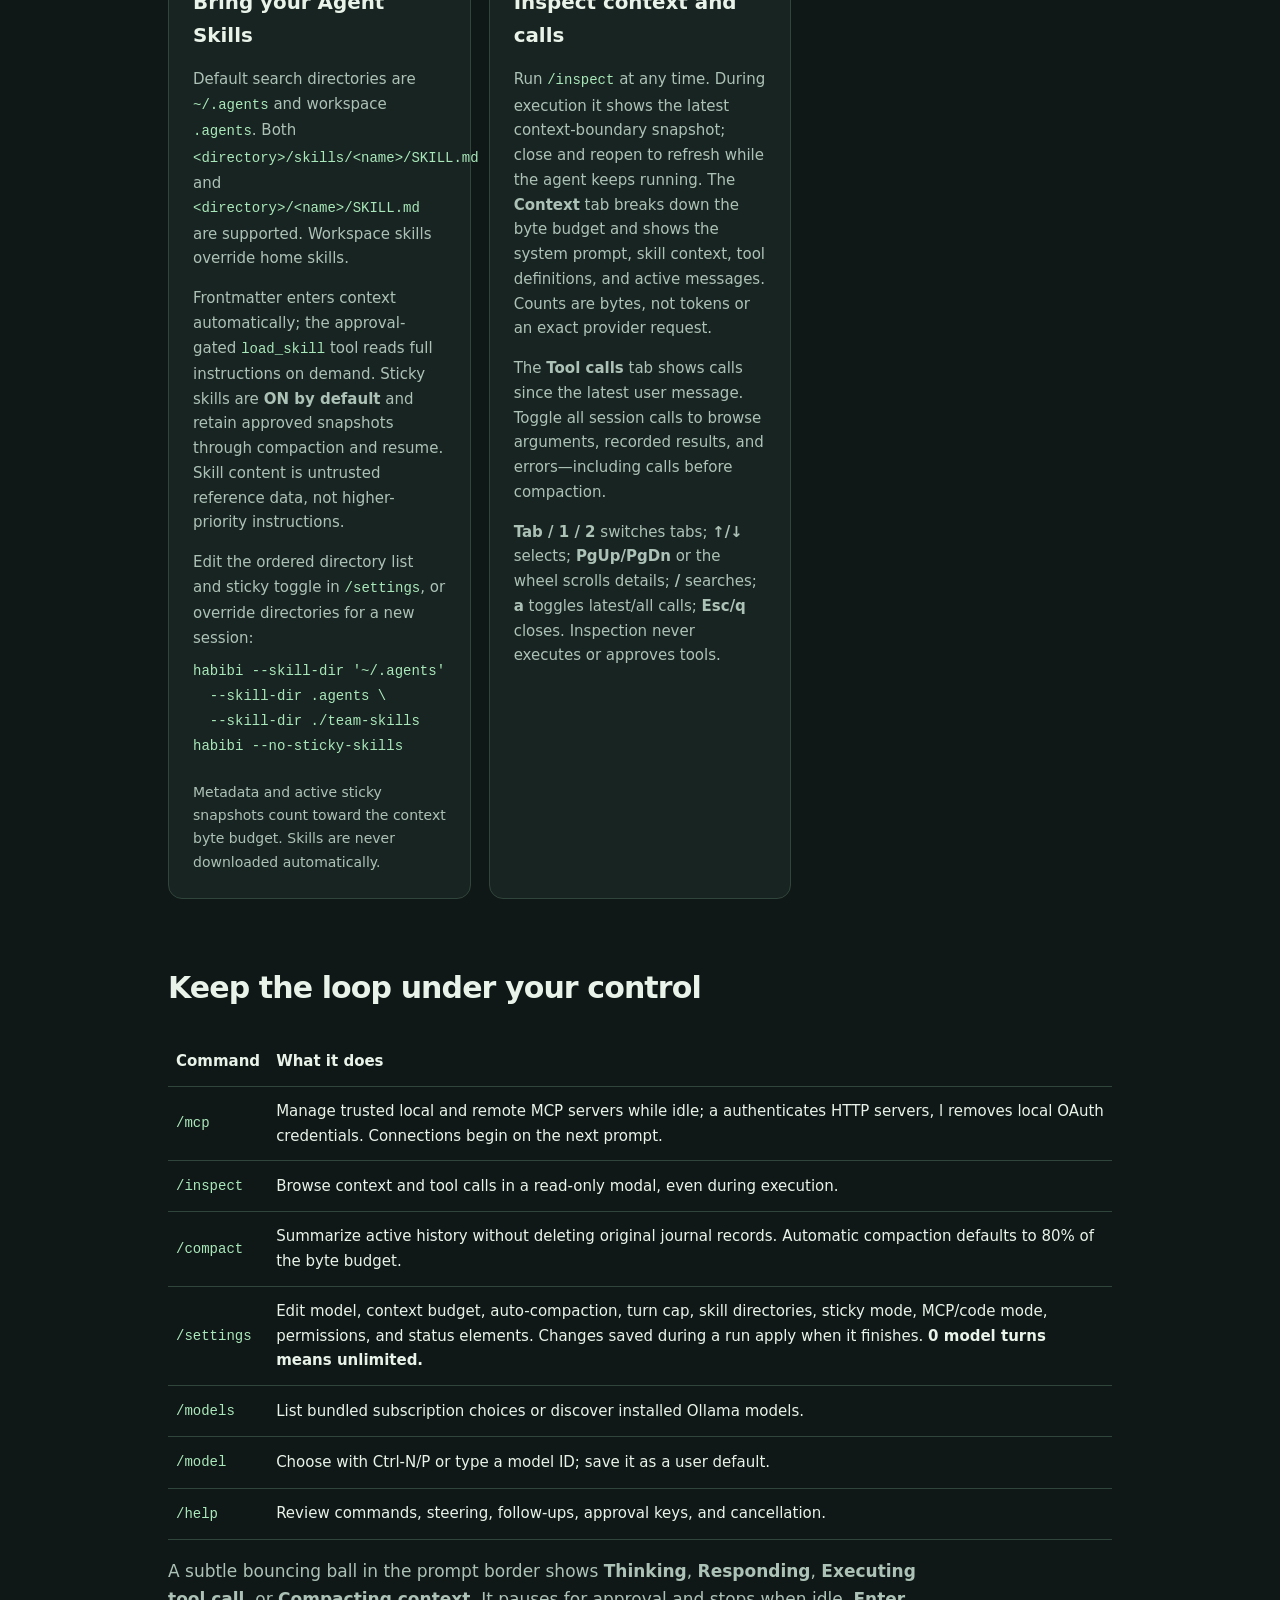
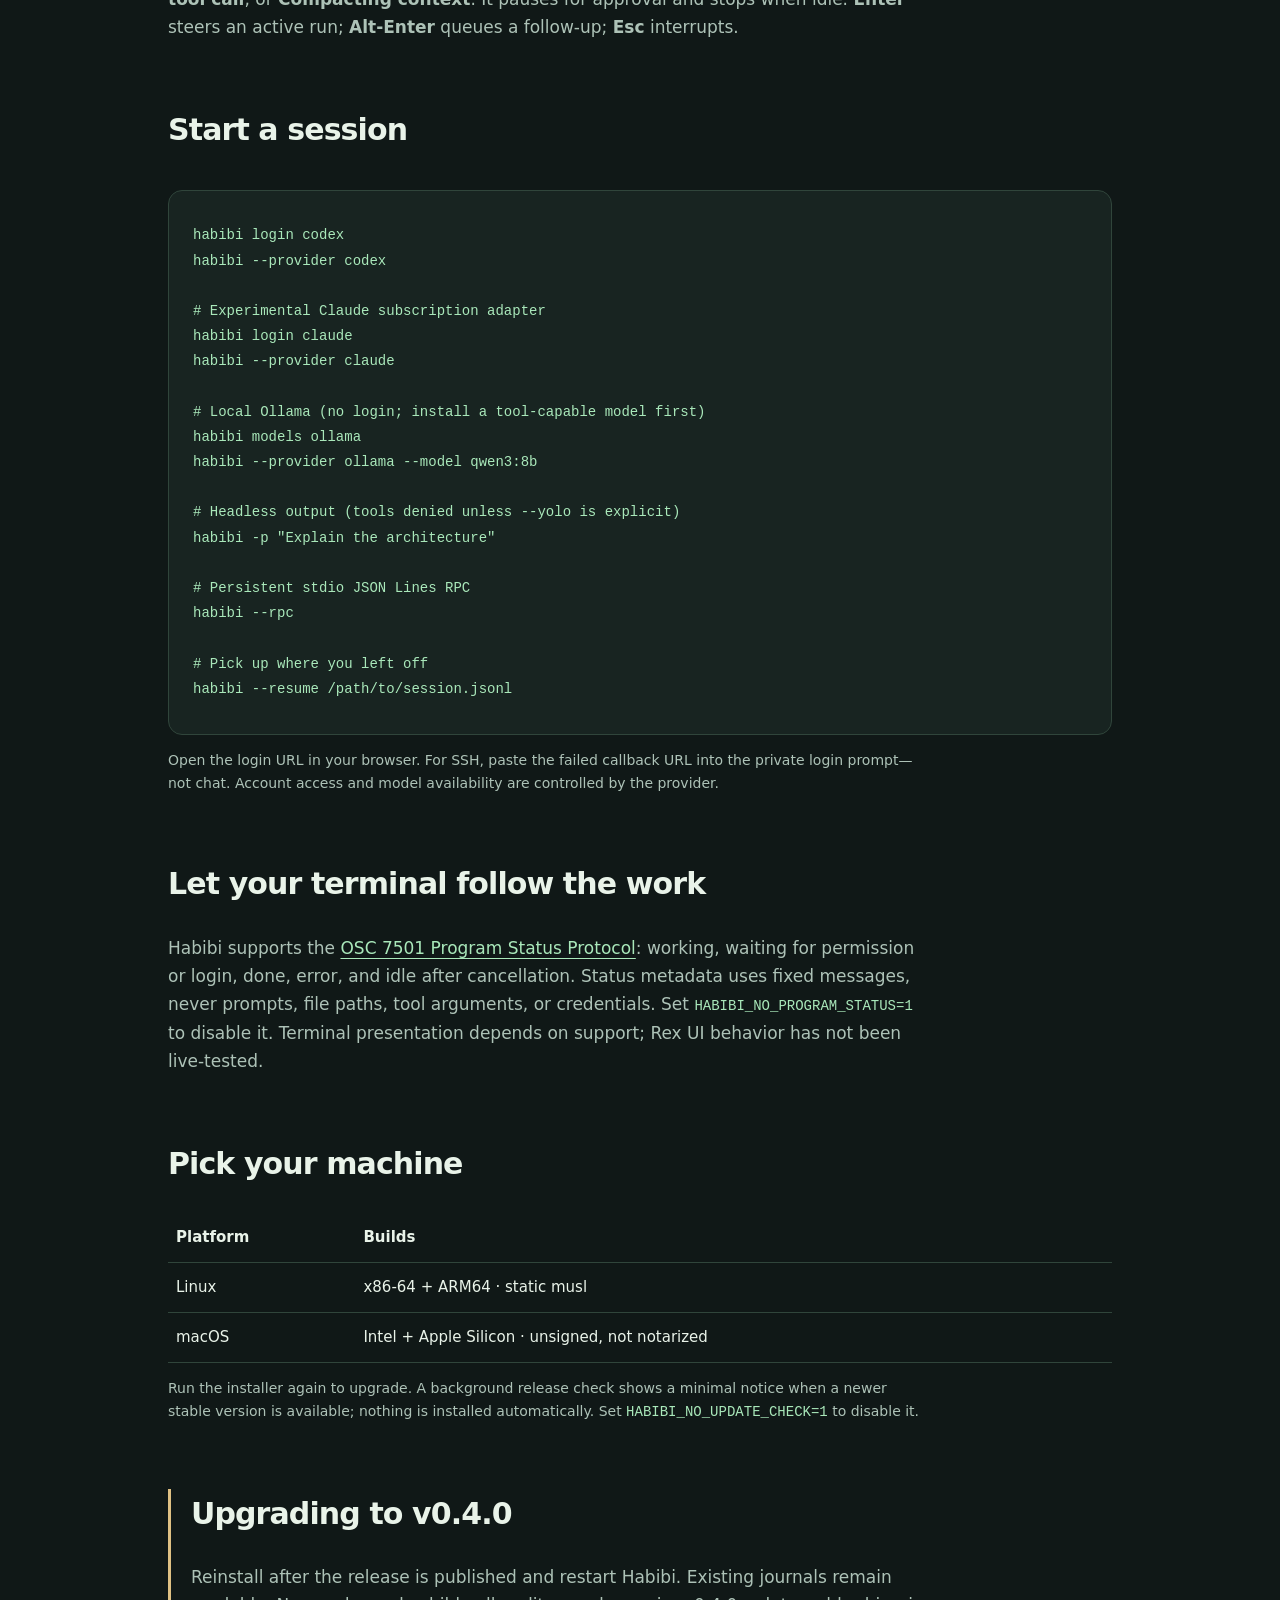
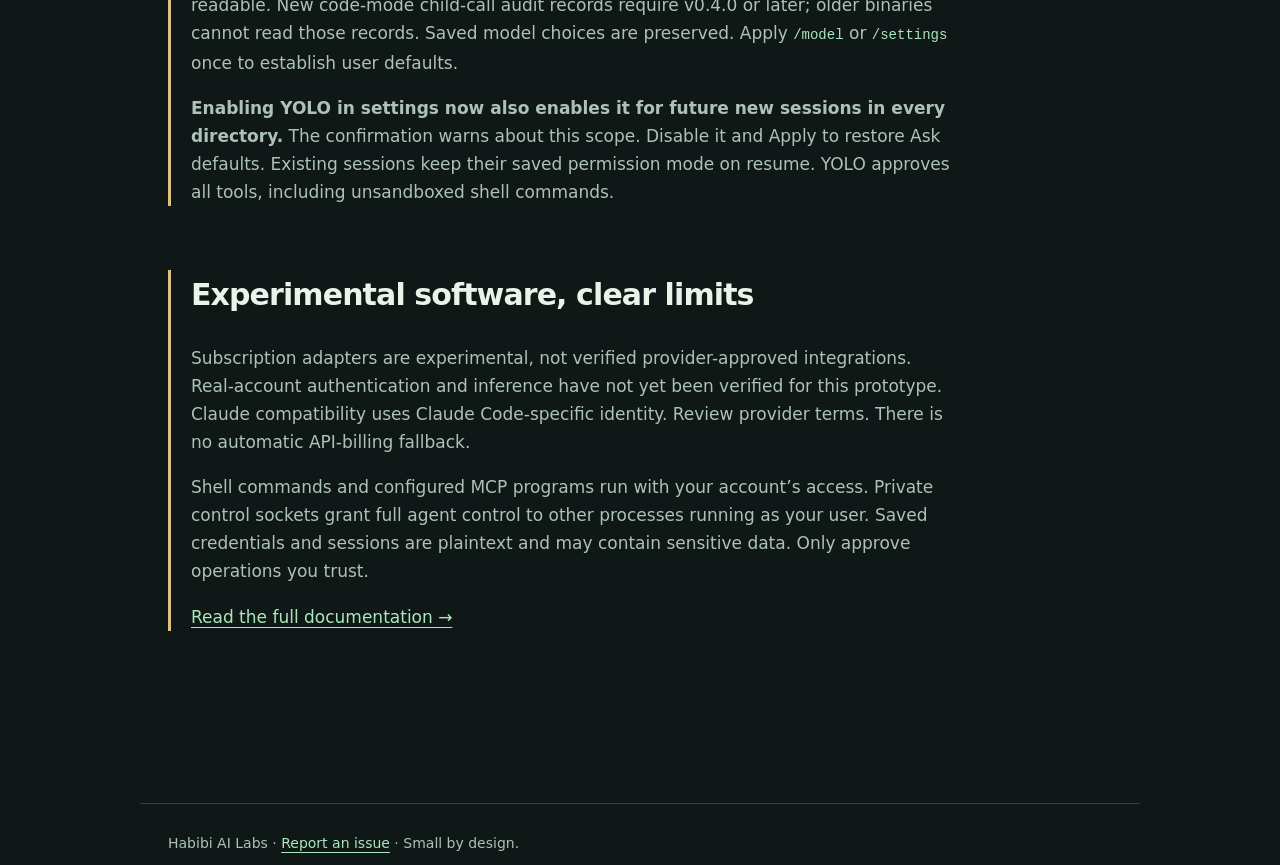
==== commit a4ff6033: "fix: support larger bounded MCP tool metadata (v0.7.5)" ====
--- a/docs/index.html
+++ b/docs/index.html
@@ -13,10 +13,10 @@
 <body>
 <header><a class="brand" href="./">habibi<span aria-hidden="true">.</span></a><nav aria-label="Main navigation"><a href="https://github.com/habibiailabs/habibi-code">GitHub</a><a href="https://github.com/habibiailabs/habibi-code/releases">Releases</a></nav></header>
 <main>
-<section aria-labelledby="hero"><span class="eyebrow">Native Rust · Linux + macOS</span><h1 id="hero">Your terminal.<br>Your agent.<br>Your call.</h1><p class="lead">A small coding agent that owns its loop, speaks directly to models, and keeps you in control of every tool.</p><a class="pill" href="https://github.com/HabibiAILabs/habibi-code/releases/tag/v0.7.4">v0.7.4 · experimental · release notes</a>
+<section aria-labelledby="hero"><span class="eyebrow">Native Rust · Linux + macOS</span><h1 id="hero">Your terminal.<br>Your agent.<br>Your call.</h1><p class="lead">A small coding agent that owns its loop, speaks directly to models, and keeps you in control of every tool.</p><a class="pill" href="https://github.com/HabibiAILabs/habibi-code/releases/tag/v0.7.5">v0.7.5 · experimental · release notes</a>
 <div class="install"><strong>Install with one command</strong><pre><code>curl -fsSL https://habibiailabs.github.io/habibi-code/install.sh | sh</code></pre><p class="small">Installs to <code>~/.local/bin</code>. No sudo. SHA-256 verified. <a href="install.sh">Read the installer first</a> or <a href="https://github.com/habibiailabs/habibi-code/releases/latest">download an archive</a>.</p></div></section>
 <section aria-labelledby="features"><h2 id="features">Less machinery. More agency.</h2><div class="grid"><article><h3>Native all the way</h3><p>A Rust binary and an embeddable engine. No Node.js runtime, Habibi daemon, or provider-agent subprocess. Ollama uses its own server. Code mode embeds QuickJS; configured MCP programs may run as children.</p></article><article><h3>A conversation, not a log dump</h3><p>Compact tool summaries, styled responses, scrollback, multiline input, and configurable status elements.</p></article><article><h3>Stay in the loop</h3><p>Steer an active run, queue follow-ups, interrupt with Esc, and resume your saved session later.</p></article><article><h3>Your permission policy</h3><p>Approve each tool by default. Explicit YOLO mode is available for trusted work and remains active on session resume. Approval is not a sandbox.</p></article><article><h3>Skills when you need them</h3><p>Discover Agent Skills metadata automatically. Load full instructions with approval and keep sticky snapshots through compaction and resume.</p></article><article><h3>See what the agent sees</h3><p>Inspect active context and recorded tool calls in searchable tabs. A bouncing-ball prompt indicator keeps progress visible without cluttering the footer.</p></article></div></section>
-<section aria-labelledby="new"><h2 id="new">New in v0.7.4</h2><p><strong>Default prompt cleanup:</strong> removed the blanket tool-approval instruction. Runtime approval enforcement and Ask/YOLO behavior are unchanged. New sessions use the updated prompt; resumed sessions keep their saved prompt.</p><p><strong>Native private secrets:</strong> masked entry, private stdout capture, confirmed local reveal/copy, and buffered shell execution with exact-value redaction. Browse, show, or forget session-only secrets with <code>/secret</code>. Normal tool approvals still apply. Secrets stay out of model context and journals; private entry and reveal require the terminal. This is transcript hygiene, not a sandbox or protection against a malicious model. <a href="https://github.com/HabibiAILabs/habibi-code#private-secrets">Usage and security limits</a>.</p><p><strong>macOS RAM indicator fixed:</strong> the status bar now reports current-process resident memory on macOS, matching Linux. No extra permissions or subprocesses are needed.</p><p><strong>Native image reading:</strong> read PNG, JPEG, GIF, and WebP with a vision-capable model. Image attachments work through code mode and session resume. Ollama checks reported vision support; PDFs and other binary files receive extraction guidance. Existing approvals and the 2 MiB file limit remain in place.</p><p><strong>Session browser:</strong> <code>/resume</code> lists sessions for your current folder, newest first, with a first-user/latest-message preview beside the list. Type to search, use arrows or wheel to select, Enter to resume, and Esc to close. Saved settings and permissions are restored.</p><p>Terminal-style prompt editing: Ctrl-C clears a nonempty draft first; Up/Down recalls editable prompt history; Ctrl-A/E and Alt-B/F navigate lines and words. Mouse scrolling stays enabled. Use your terminal’s selection override (commonly Shift-drag) and copy shortcut to copy transcript text.</p><p>Authenticate HTTP MCP servers directly from <code>/mcp</code> with <strong>a</strong>, or run <code>habibi mcp login SERVER</code>. Browser OAuth includes hidden callback input, cancellation, private endpoint-bound credentials, and automatic refresh. Explicit bearer-env configuration still takes precedence.</p><p>Also included from v0.4.0: Control any running instance, compose tools with code mode, connect trusted MCP servers, and recover from transient provider errors.</p><div class="grid">
+<section aria-labelledby="new"><h2 id="new">New in v0.7.5</h2><p><strong>Default prompt cleanup:</strong> removed the blanket tool-approval instruction. Runtime approval enforcement and Ask/YOLO behavior are unchanged. New sessions use the updated prompt; resumed sessions keep their saved prompt.</p><p><strong>Native private secrets:</strong> masked entry, private stdout capture, confirmed local reveal/copy, and buffered shell execution with exact-value redaction. Browse, show, or forget session-only secrets with <code>/secret</code>. Normal tool approvals still apply. Secrets stay out of model context and journals; private entry and reveal require the terminal. This is transcript hygiene, not a sandbox or protection against a malicious model. <a href="https://github.com/HabibiAILabs/habibi-code#private-secrets">Usage and security limits</a>.</p><p><strong>macOS RAM indicator fixed:</strong> the status bar now reports current-process resident memory on macOS, matching Linux. No extra permissions or subprocesses are needed.</p><p><strong>Native image reading:</strong> read PNG, JPEG, GIF, and WebP with a vision-capable model. Image attachments work through code mode and session resume. Ollama checks reported vision support; PDFs and other binary files receive extraction guidance. Existing approvals and the 2 MiB file limit remain in place.</p><p><strong>Session browser:</strong> <code>/resume</code> lists sessions for your current folder, newest first, with a first-user/latest-message preview beside the list. Type to search, use arrows or wheel to select, Enter to resume, and Esc to close. Saved settings and permissions are restored.</p><p>Terminal-style prompt editing: Ctrl-C clears a nonempty draft first; Up/Down recalls editable prompt history; Ctrl-A/E and Alt-B/F navigate lines and words. Mouse scrolling stays enabled. Use your terminal’s selection override (commonly Shift-drag) and copy shortcut to copy transcript text.</p><p>Authenticate HTTP MCP servers directly from <code>/mcp</code> with <strong>a</strong>, or run <code>habibi mcp login SERVER</code>. Browser OAuth includes hidden callback input, cancellation, private endpoint-bound credentials, and automatic refresh. Explicit bearer-env configuration still takes precedence.</p><p>Also included from v0.4.0: Control any running instance, compose tools with code mode, connect trusted MCP servers, and recover from transient provider errors.</p><div class="grid">
 <article><h3>Headless and local control</h3><p><code>habibi -p "…"</code> streams text and exits; <code>habibi --rpc</code> serves persistent JSON Lines on stdin/stdout. Every instance—including the TUI—also exposes a private Unix socket for status, prompts, steering, follow-ups, approvals, cancellation, and shutdown.</p><p>The startup output shows the socket path. Socket clients use request/reply JSON Lines; disconnecting does not cancel work. One-shot runs still deny tools unless <code>--yolo</code> is explicit. <a href="https://github.com/HabibiAILabs/habibi-code/blob/main/docs/rpc.md">Protocol and examples →</a></p></article>
 <article><h3>MCP and embedded code mode</h3><p>Use <code>/mcp</code> to configure local stdio or remote Streamable HTTP servers in a form, without editing JSON. MCP and code mode are enabled by default and independently toggleable in <code>/settings</code>. Only explicit user MCP configuration is loaded, never repository configuration.</p><p>Embedded QuickJS lets the model compose tools with bounded parallelism. Approving a script does not approve its child calls. Configured MCP programs and shell tools are trusted and <strong>not sandboxed</strong>.</p></article>
 <article><h3>Resilient requests, better completion</h3><p>Transient provider failures retry up to five times with cancellable backoff. Partial response streams are never replayed automatically. Type <code>/</code> to see commands and discovered skills above the prompt; use <strong>↑/↓</strong> to select and <strong>Tab</strong> to complete.</p><p>Commands remain available during execution. Saved settings apply after the current run, leaving in-flight permissions unchanged.</p></article>
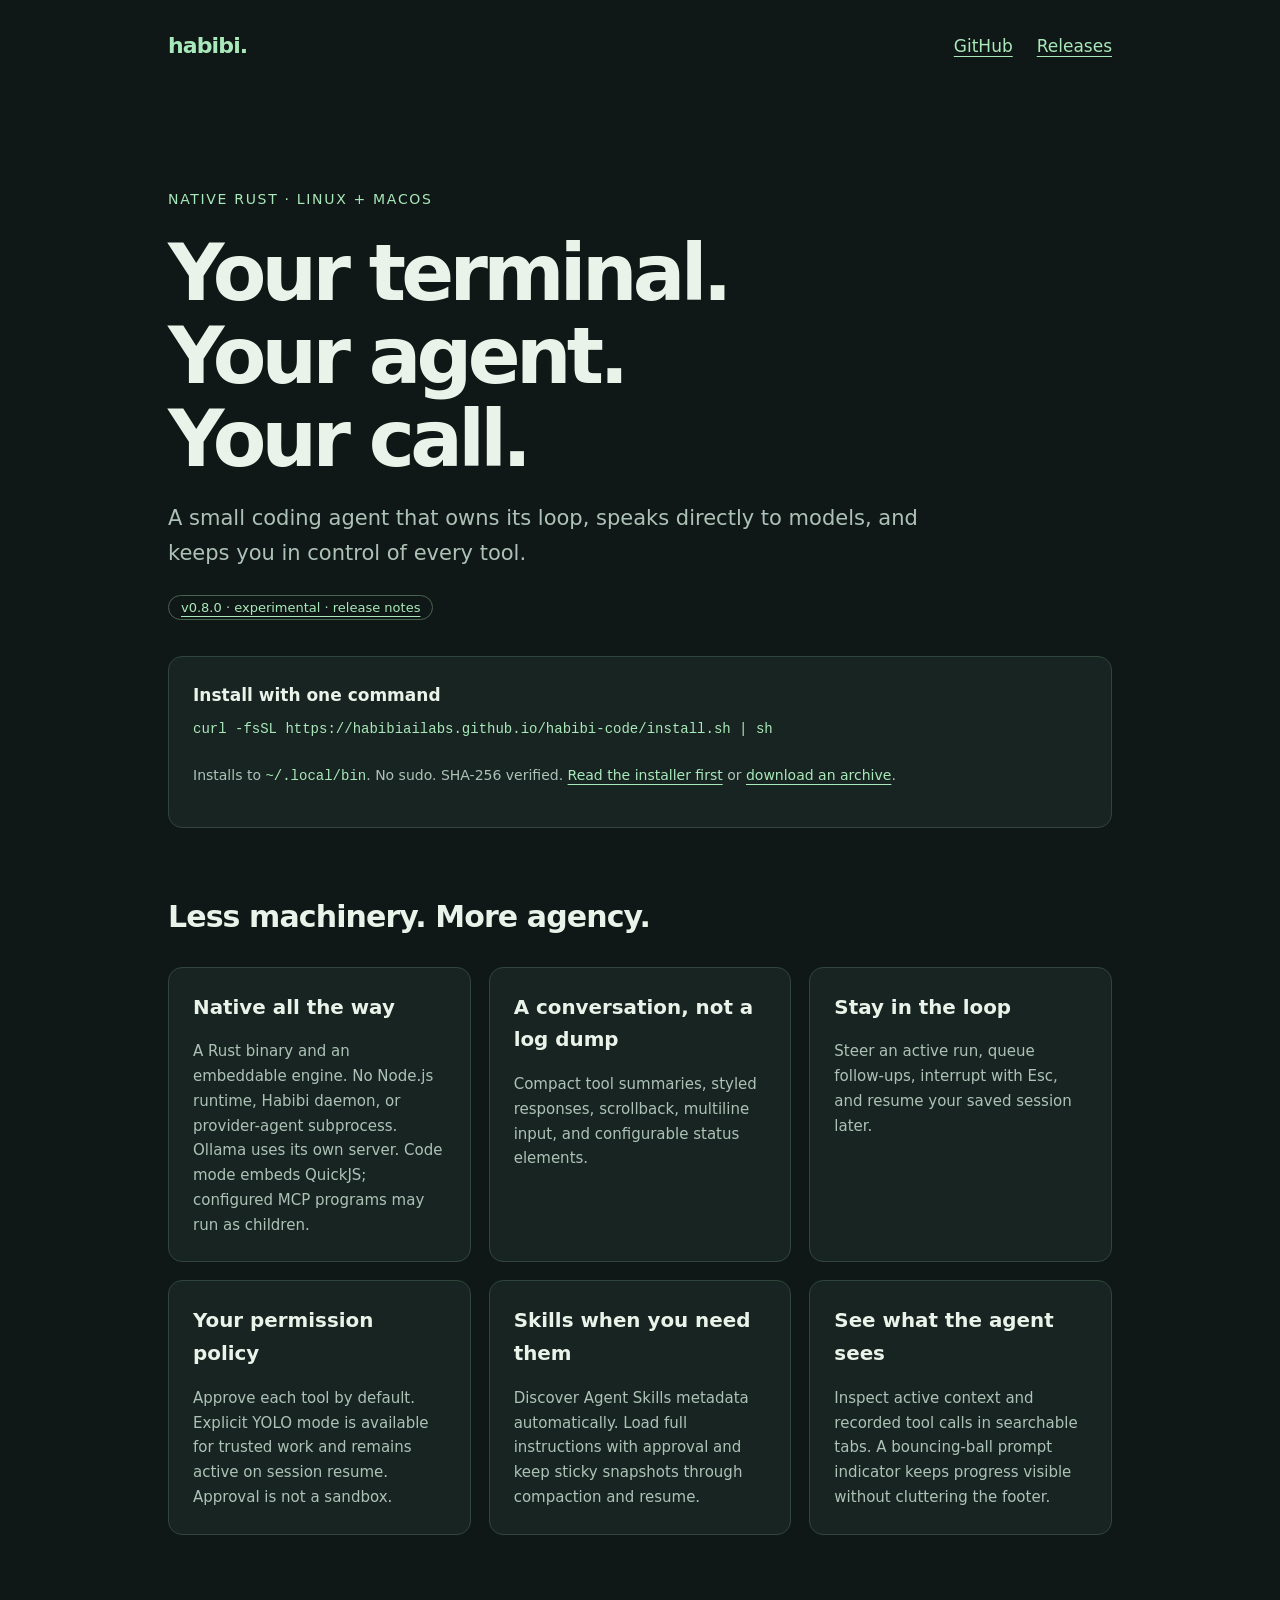
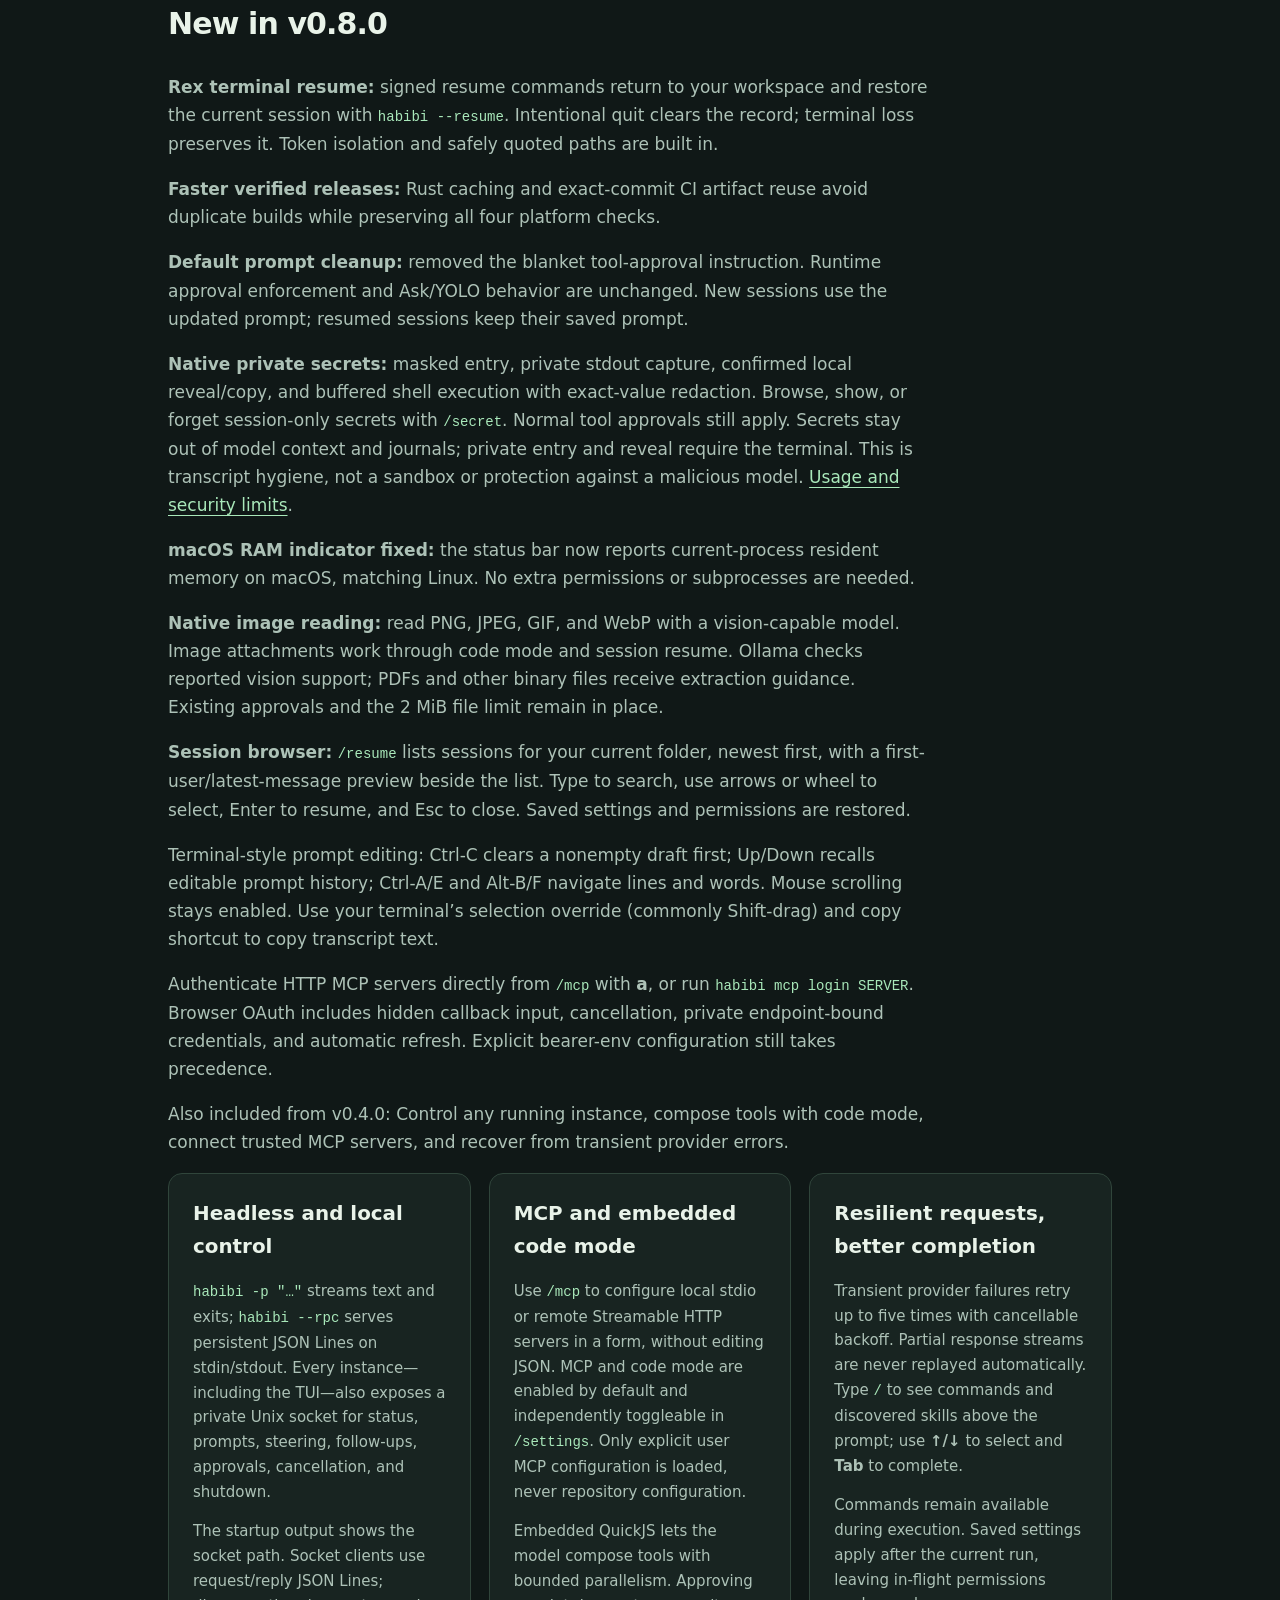
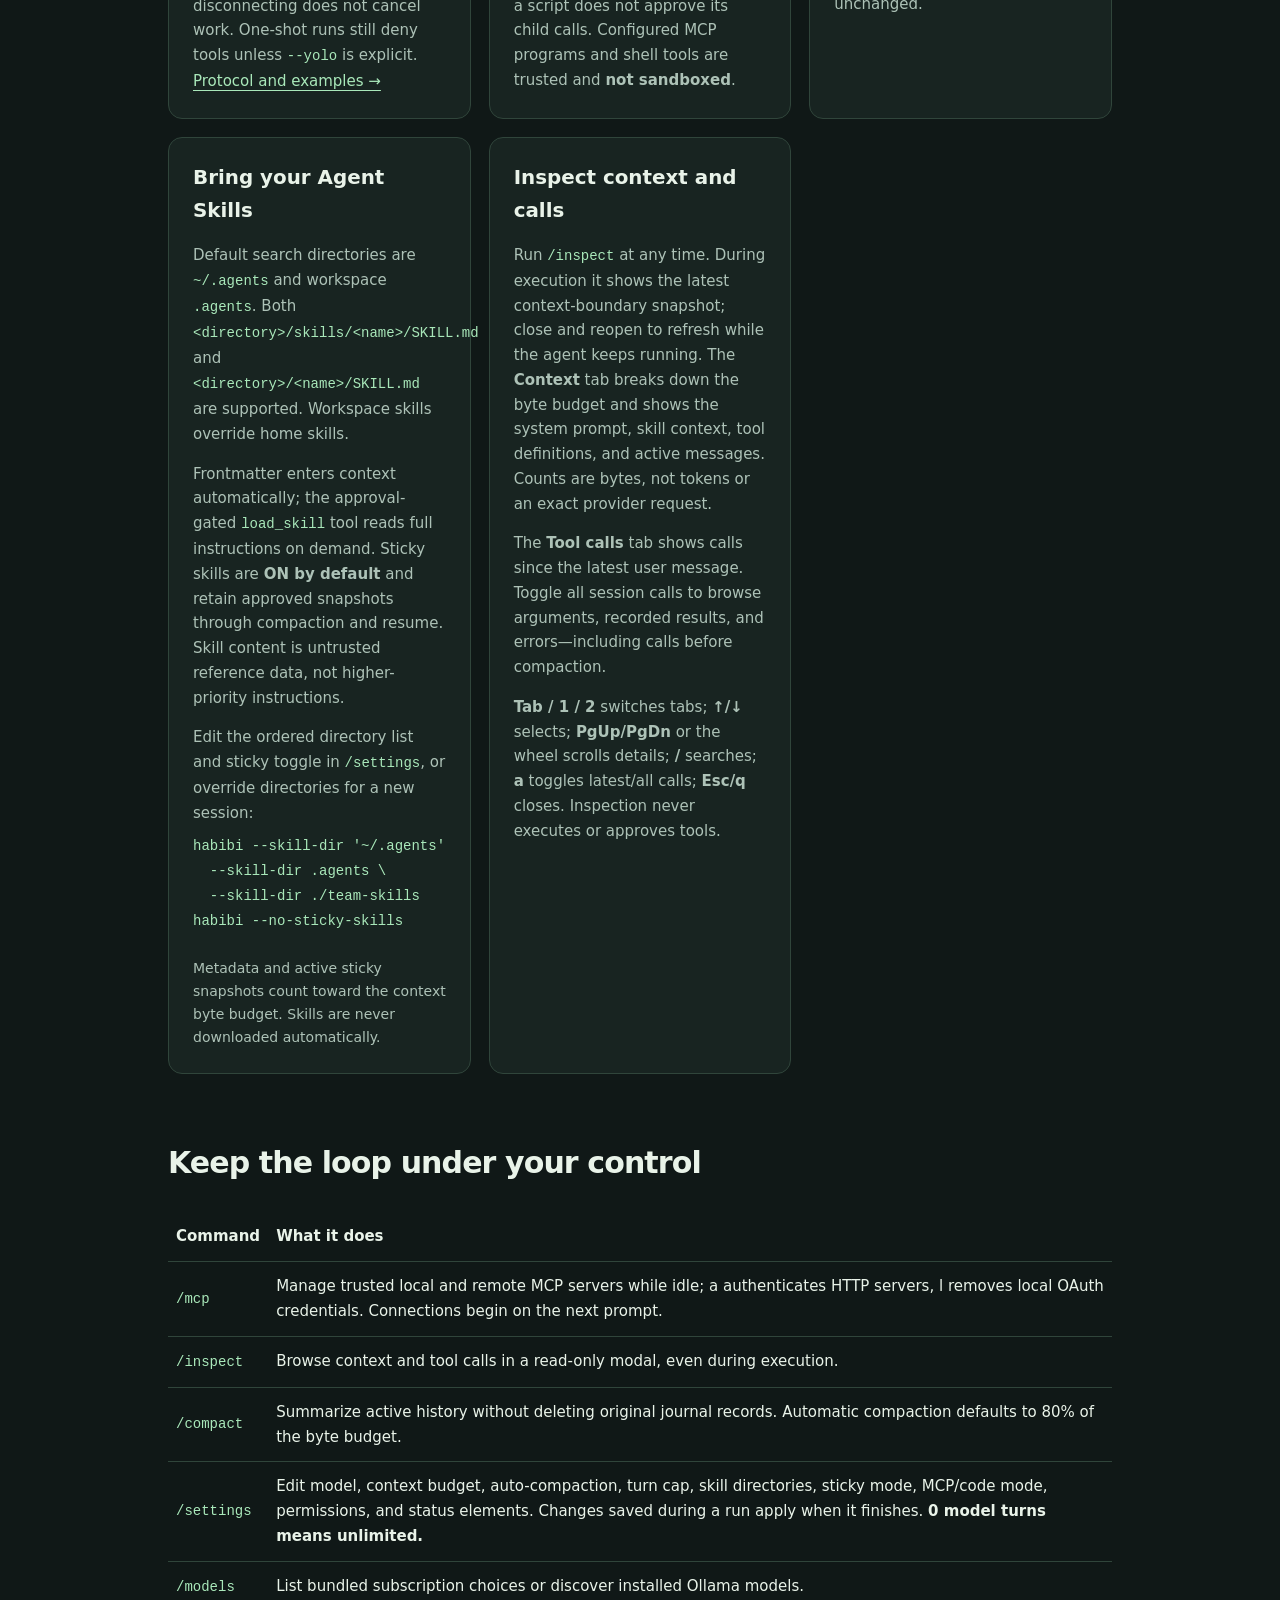
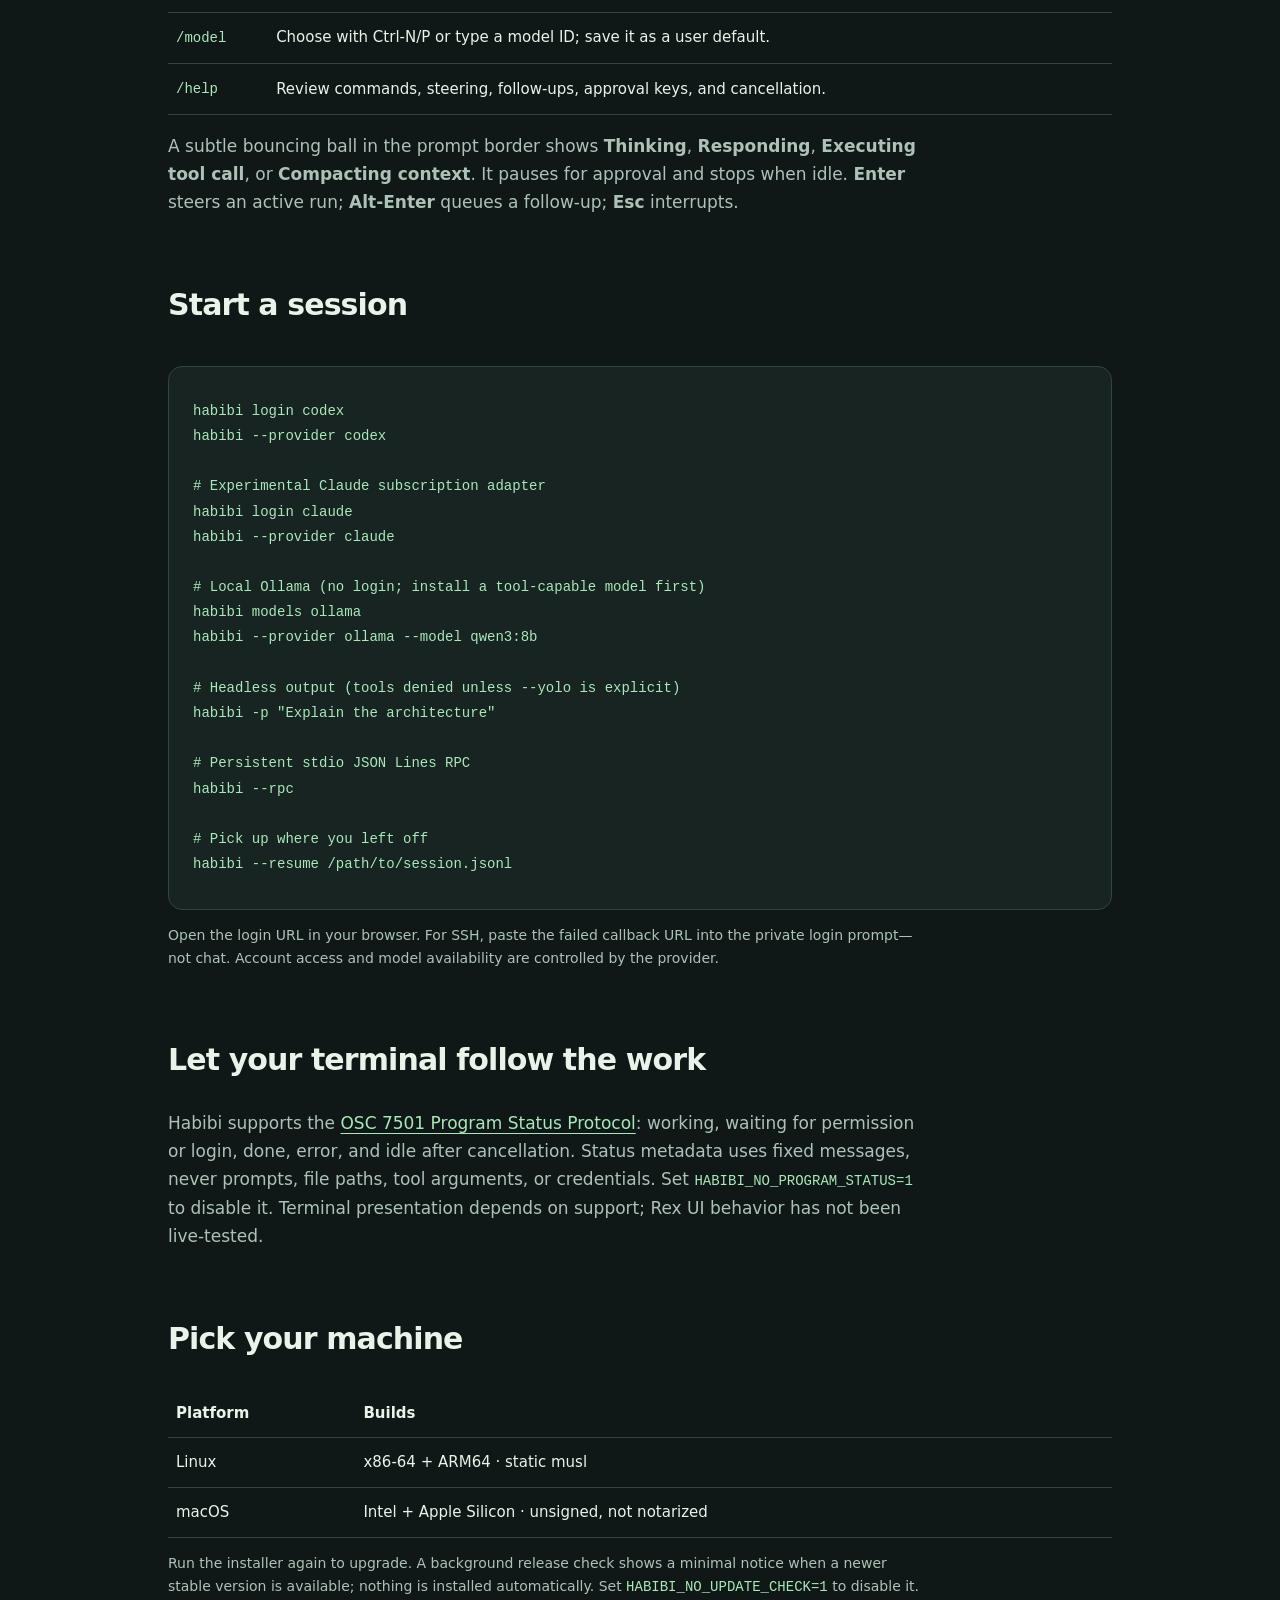
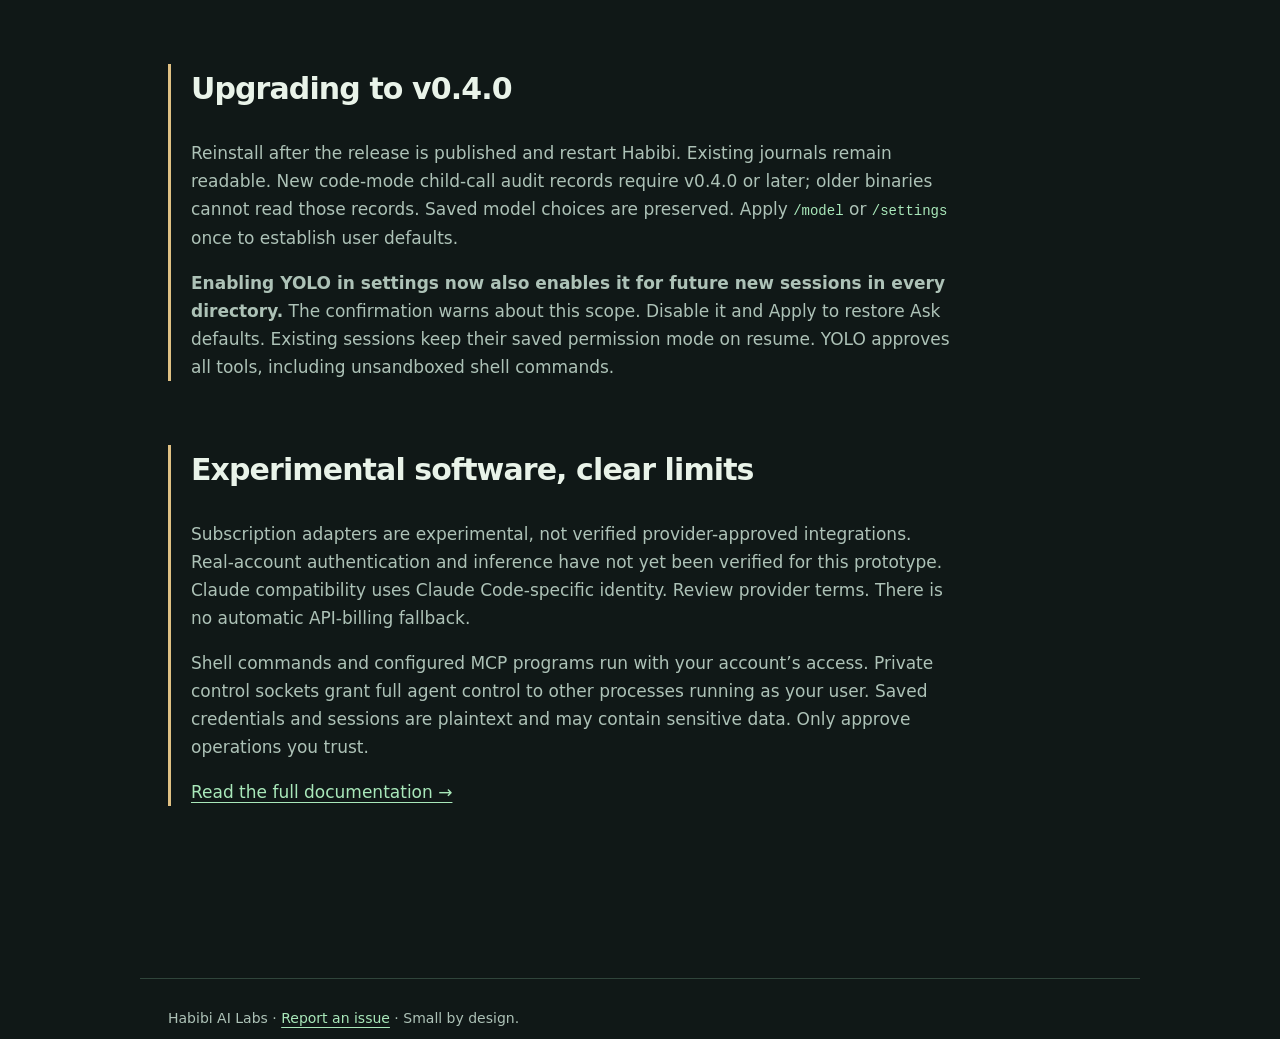
==== commit 5ad8dfab: "feat: Rex program resume and cached CI artifact releases (v0.8.0)" ====
--- a/docs/index.html
+++ b/docs/index.html
@@ -13,10 +13,10 @@
 <body>
 <header><a class="brand" href="./">habibi<span aria-hidden="true">.</span></a><nav aria-label="Main navigation"><a href="https://github.com/habibiailabs/habibi-code">GitHub</a><a href="https://github.com/habibiailabs/habibi-code/releases">Releases</a></nav></header>
 <main>
-<section aria-labelledby="hero"><span class="eyebrow">Native Rust · Linux + macOS</span><h1 id="hero">Your terminal.<br>Your agent.<br>Your call.</h1><p class="lead">A small coding agent that owns its loop, speaks directly to models, and keeps you in control of every tool.</p><a class="pill" href="https://github.com/HabibiAILabs/habibi-code/releases/tag/v0.7.5">v0.7.5 · experimental · release notes</a>
+<section aria-labelledby="hero"><span class="eyebrow">Native Rust · Linux + macOS</span><h1 id="hero">Your terminal.<br>Your agent.<br>Your call.</h1><p class="lead">A small coding agent that owns its loop, speaks directly to models, and keeps you in control of every tool.</p><a class="pill" href="https://github.com/HabibiAILabs/habibi-code/releases/tag/v0.8.0">v0.8.0 · experimental · release notes</a>
 <div class="install"><strong>Install with one command</strong><pre><code>curl -fsSL https://habibiailabs.github.io/habibi-code/install.sh | sh</code></pre><p class="small">Installs to <code>~/.local/bin</code>. No sudo. SHA-256 verified. <a href="install.sh">Read the installer first</a> or <a href="https://github.com/habibiailabs/habibi-code/releases/latest">download an archive</a>.</p></div></section>
 <section aria-labelledby="features"><h2 id="features">Less machinery. More agency.</h2><div class="grid"><article><h3>Native all the way</h3><p>A Rust binary and an embeddable engine. No Node.js runtime, Habibi daemon, or provider-agent subprocess. Ollama uses its own server. Code mode embeds QuickJS; configured MCP programs may run as children.</p></article><article><h3>A conversation, not a log dump</h3><p>Compact tool summaries, styled responses, scrollback, multiline input, and configurable status elements.</p></article><article><h3>Stay in the loop</h3><p>Steer an active run, queue follow-ups, interrupt with Esc, and resume your saved session later.</p></article><article><h3>Your permission policy</h3><p>Approve each tool by default. Explicit YOLO mode is available for trusted work and remains active on session resume. Approval is not a sandbox.</p></article><article><h3>Skills when you need them</h3><p>Discover Agent Skills metadata automatically. Load full instructions with approval and keep sticky snapshots through compaction and resume.</p></article><article><h3>See what the agent sees</h3><p>Inspect active context and recorded tool calls in searchable tabs. A bouncing-ball prompt indicator keeps progress visible without cluttering the footer.</p></article></div></section>
-<section aria-labelledby="new"><h2 id="new">New in v0.7.5</h2><p><strong>Default prompt cleanup:</strong> removed the blanket tool-approval instruction. Runtime approval enforcement and Ask/YOLO behavior are unchanged. New sessions use the updated prompt; resumed sessions keep their saved prompt.</p><p><strong>Native private secrets:</strong> masked entry, private stdout capture, confirmed local reveal/copy, and buffered shell execution with exact-value redaction. Browse, show, or forget session-only secrets with <code>/secret</code>. Normal tool approvals still apply. Secrets stay out of model context and journals; private entry and reveal require the terminal. This is transcript hygiene, not a sandbox or protection against a malicious model. <a href="https://github.com/HabibiAILabs/habibi-code#private-secrets">Usage and security limits</a>.</p><p><strong>macOS RAM indicator fixed:</strong> the status bar now reports current-process resident memory on macOS, matching Linux. No extra permissions or subprocesses are needed.</p><p><strong>Native image reading:</strong> read PNG, JPEG, GIF, and WebP with a vision-capable model. Image attachments work through code mode and session resume. Ollama checks reported vision support; PDFs and other binary files receive extraction guidance. Existing approvals and the 2 MiB file limit remain in place.</p><p><strong>Session browser:</strong> <code>/resume</code> lists sessions for your current folder, newest first, with a first-user/latest-message preview beside the list. Type to search, use arrows or wheel to select, Enter to resume, and Esc to close. Saved settings and permissions are restored.</p><p>Terminal-style prompt editing: Ctrl-C clears a nonempty draft first; Up/Down recalls editable prompt history; Ctrl-A/E and Alt-B/F navigate lines and words. Mouse scrolling stays enabled. Use your terminal’s selection override (commonly Shift-drag) and copy shortcut to copy transcript text.</p><p>Authenticate HTTP MCP servers directly from <code>/mcp</code> with <strong>a</strong>, or run <code>habibi mcp login SERVER</code>. Browser OAuth includes hidden callback input, cancellation, private endpoint-bound credentials, and automatic refresh. Explicit bearer-env configuration still takes precedence.</p><p>Also included from v0.4.0: Control any running instance, compose tools with code mode, connect trusted MCP servers, and recover from transient provider errors.</p><div class="grid">
+<section aria-labelledby="new"><h2 id="new">New in v0.8.0</h2><p><strong>Rex terminal resume:</strong> signed resume commands return to your workspace and restore the current session with <code>habibi --resume</code>. Intentional quit clears the record; terminal loss preserves it. Token isolation and safely quoted paths are built in.</p><p><strong>Faster verified releases:</strong> Rust caching and exact-commit CI artifact reuse avoid duplicate builds while preserving all four platform checks.</p><p><strong>Default prompt cleanup:</strong> removed the blanket tool-approval instruction. Runtime approval enforcement and Ask/YOLO behavior are unchanged. New sessions use the updated prompt; resumed sessions keep their saved prompt.</p><p><strong>Native private secrets:</strong> masked entry, private stdout capture, confirmed local reveal/copy, and buffered shell execution with exact-value redaction. Browse, show, or forget session-only secrets with <code>/secret</code>. Normal tool approvals still apply. Secrets stay out of model context and journals; private entry and reveal require the terminal. This is transcript hygiene, not a sandbox or protection against a malicious model. <a href="https://github.com/HabibiAILabs/habibi-code#private-secrets">Usage and security limits</a>.</p><p><strong>macOS RAM indicator fixed:</strong> the status bar now reports current-process resident memory on macOS, matching Linux. No extra permissions or subprocesses are needed.</p><p><strong>Native image reading:</strong> read PNG, JPEG, GIF, and WebP with a vision-capable model. Image attachments work through code mode and session resume. Ollama checks reported vision support; PDFs and other binary files receive extraction guidance. Existing approvals and the 2 MiB file limit remain in place.</p><p><strong>Session browser:</strong> <code>/resume</code> lists sessions for your current folder, newest first, with a first-user/latest-message preview beside the list. Type to search, use arrows or wheel to select, Enter to resume, and Esc to close. Saved settings and permissions are restored.</p><p>Terminal-style prompt editing: Ctrl-C clears a nonempty draft first; Up/Down recalls editable prompt history; Ctrl-A/E and Alt-B/F navigate lines and words. Mouse scrolling stays enabled. Use your terminal’s selection override (commonly Shift-drag) and copy shortcut to copy transcript text.</p><p>Authenticate HTTP MCP servers directly from <code>/mcp</code> with <strong>a</strong>, or run <code>habibi mcp login SERVER</code>. Browser OAuth includes hidden callback input, cancellation, private endpoint-bound credentials, and automatic refresh. Explicit bearer-env configuration still takes precedence.</p><p>Also included from v0.4.0: Control any running instance, compose tools with code mode, connect trusted MCP servers, and recover from transient provider errors.</p><div class="grid">
 <article><h3>Headless and local control</h3><p><code>habibi -p "…"</code> streams text and exits; <code>habibi --rpc</code> serves persistent JSON Lines on stdin/stdout. Every instance—including the TUI—also exposes a private Unix socket for status, prompts, steering, follow-ups, approvals, cancellation, and shutdown.</p><p>The startup output shows the socket path. Socket clients use request/reply JSON Lines; disconnecting does not cancel work. One-shot runs still deny tools unless <code>--yolo</code> is explicit. <a href="https://github.com/HabibiAILabs/habibi-code/blob/main/docs/rpc.md">Protocol and examples →</a></p></article>
 <article><h3>MCP and embedded code mode</h3><p>Use <code>/mcp</code> to configure local stdio or remote Streamable HTTP servers in a form, without editing JSON. MCP and code mode are enabled by default and independently toggleable in <code>/settings</code>. Only explicit user MCP configuration is loaded, never repository configuration.</p><p>Embedded QuickJS lets the model compose tools with bounded parallelism. Approving a script does not approve its child calls. Configured MCP programs and shell tools are trusted and <strong>not sandboxed</strong>.</p></article>
 <article><h3>Resilient requests, better completion</h3><p>Transient provider failures retry up to five times with cancellable backoff. Partial response streams are never replayed automatically. Type <code>/</code> to see commands and discovered skills above the prompt; use <strong>↑/↓</strong> to select and <strong>Tab</strong> to complete.</p><p>Commands remain available during execution. Saved settings apply after the current run, leaving in-flight permissions unchanged.</p></article>
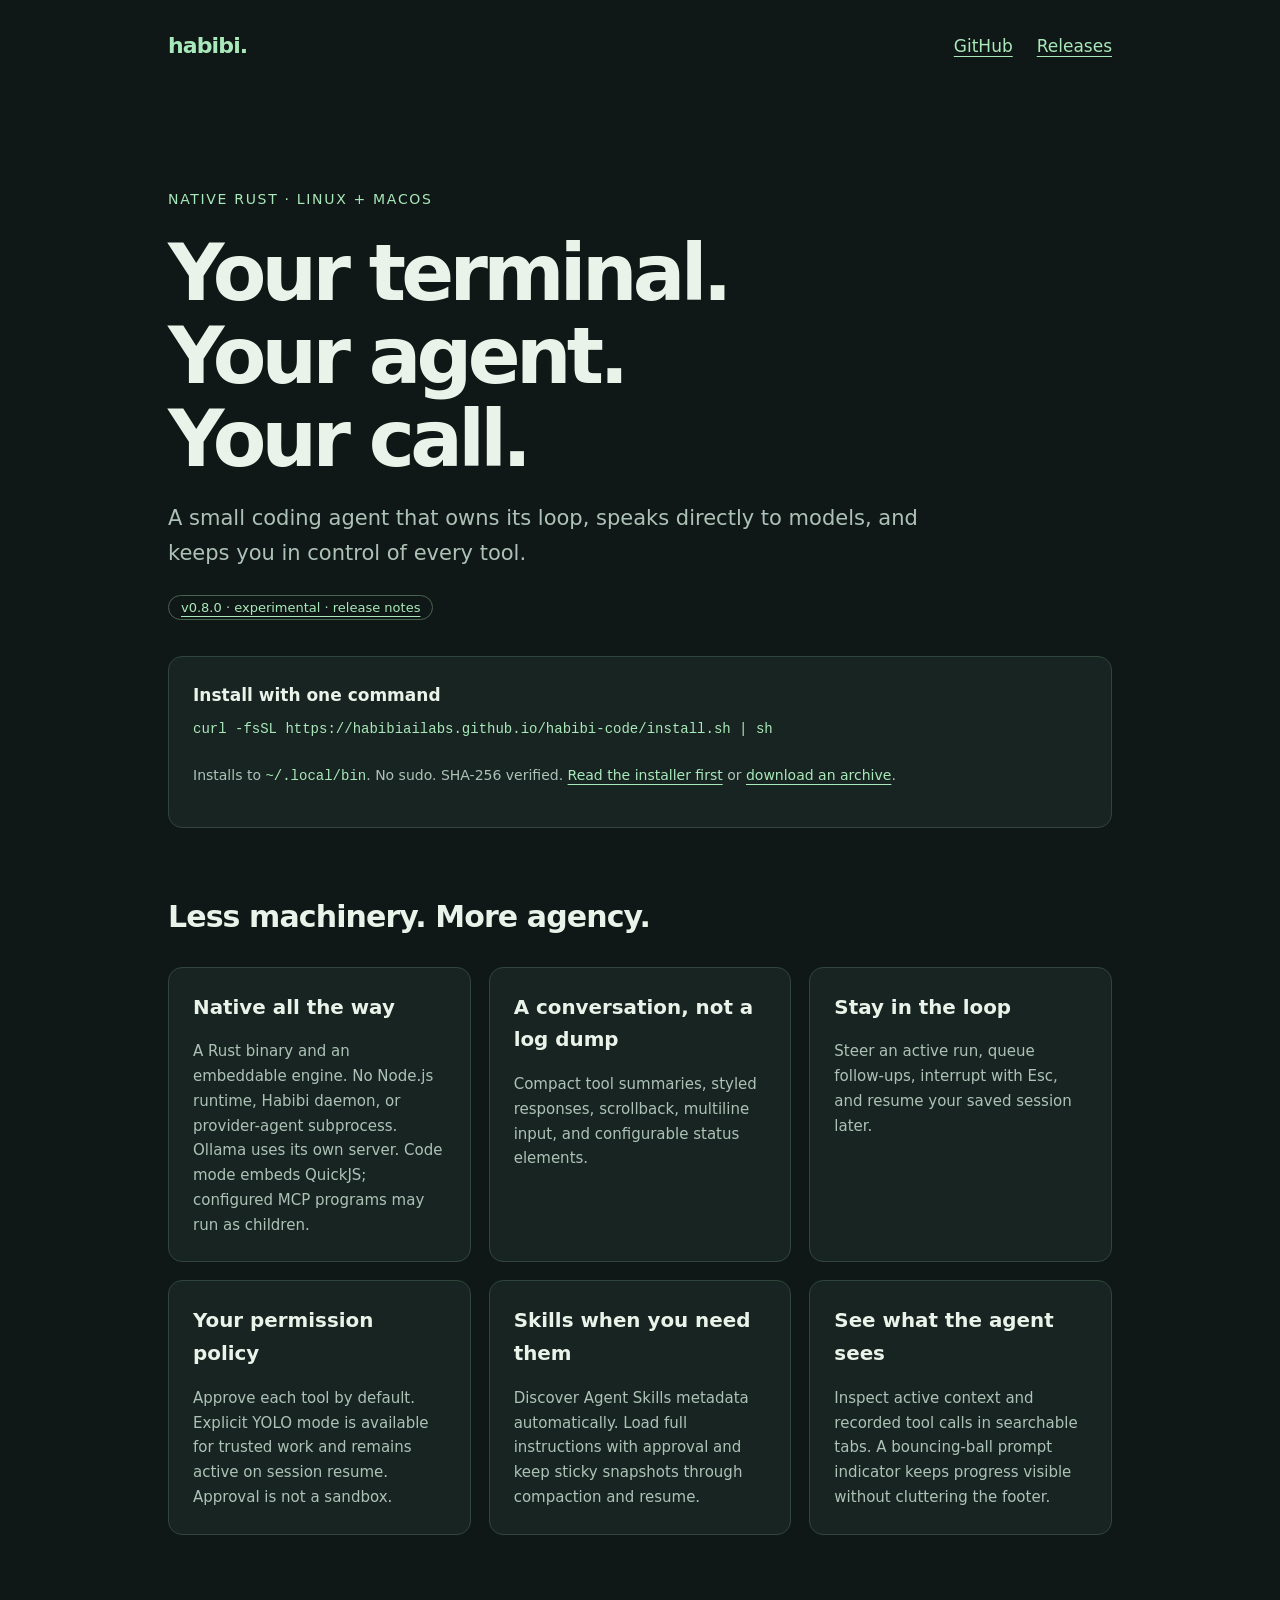
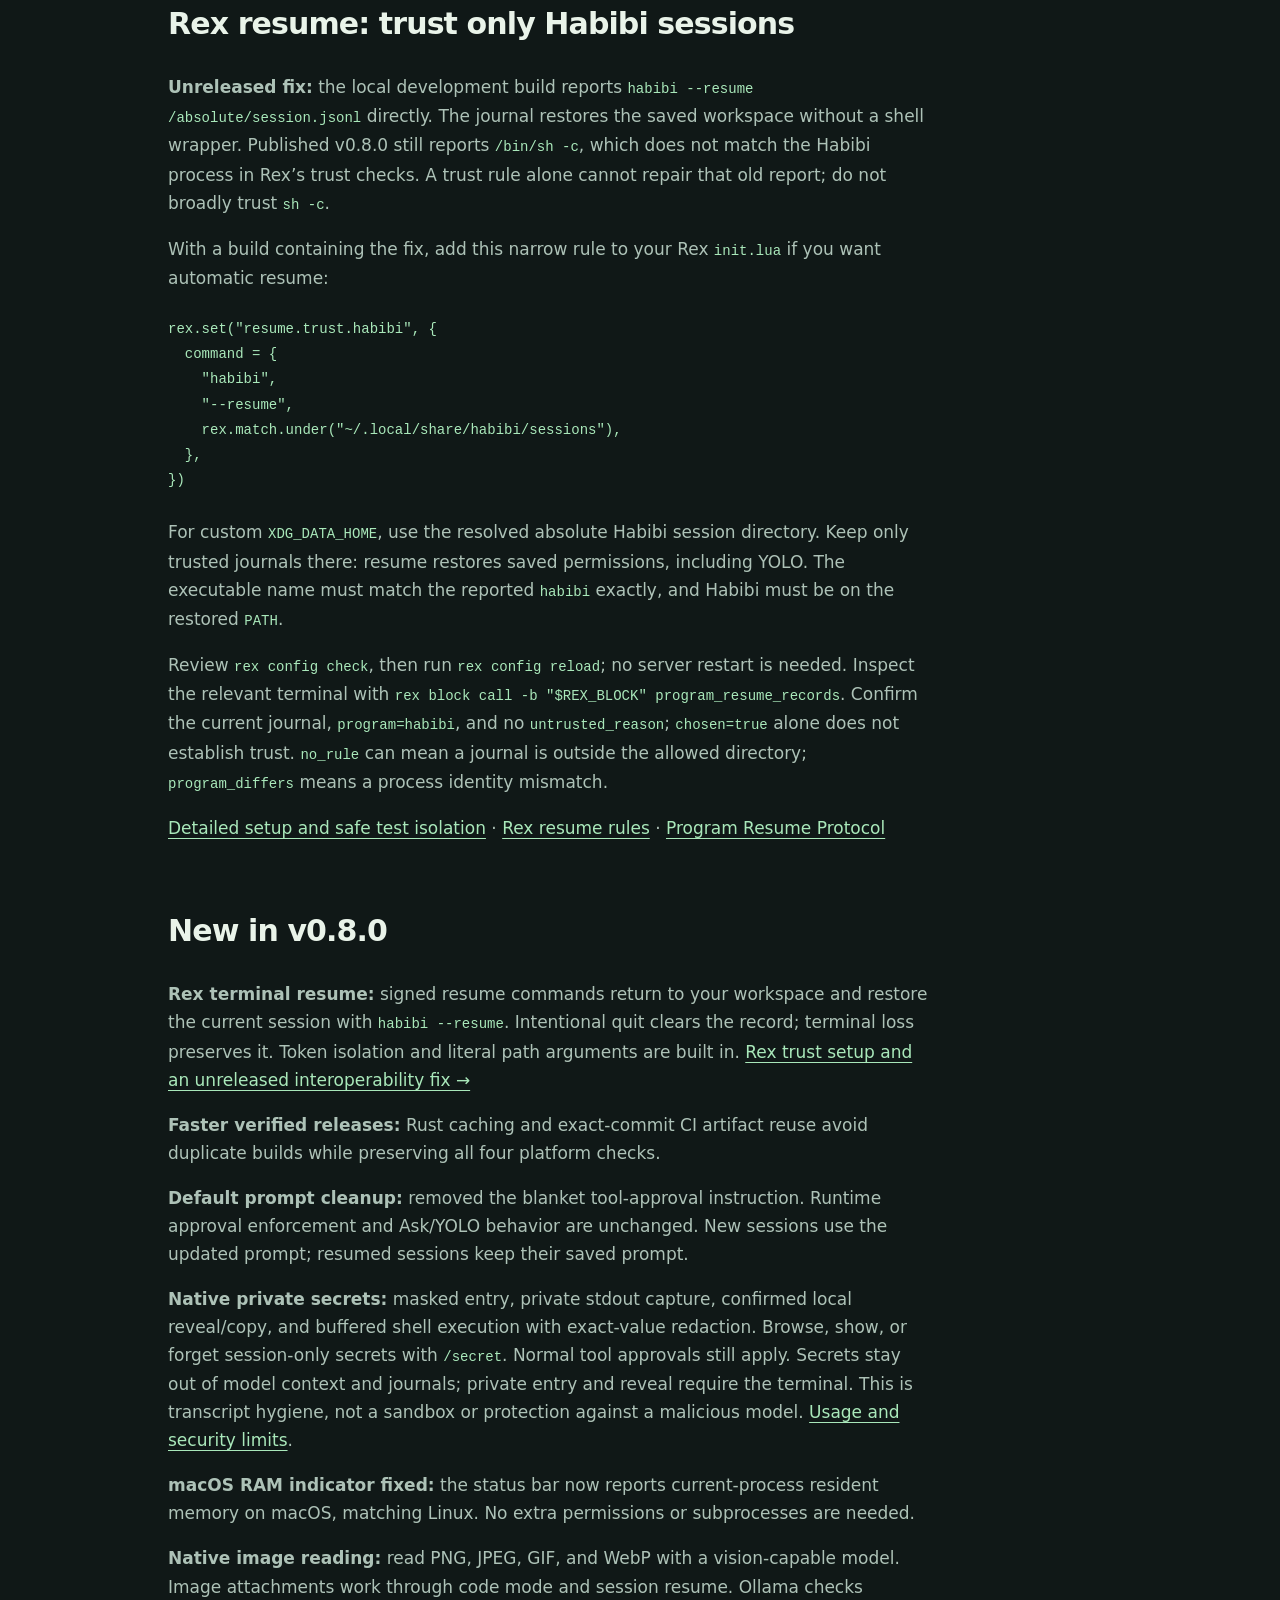
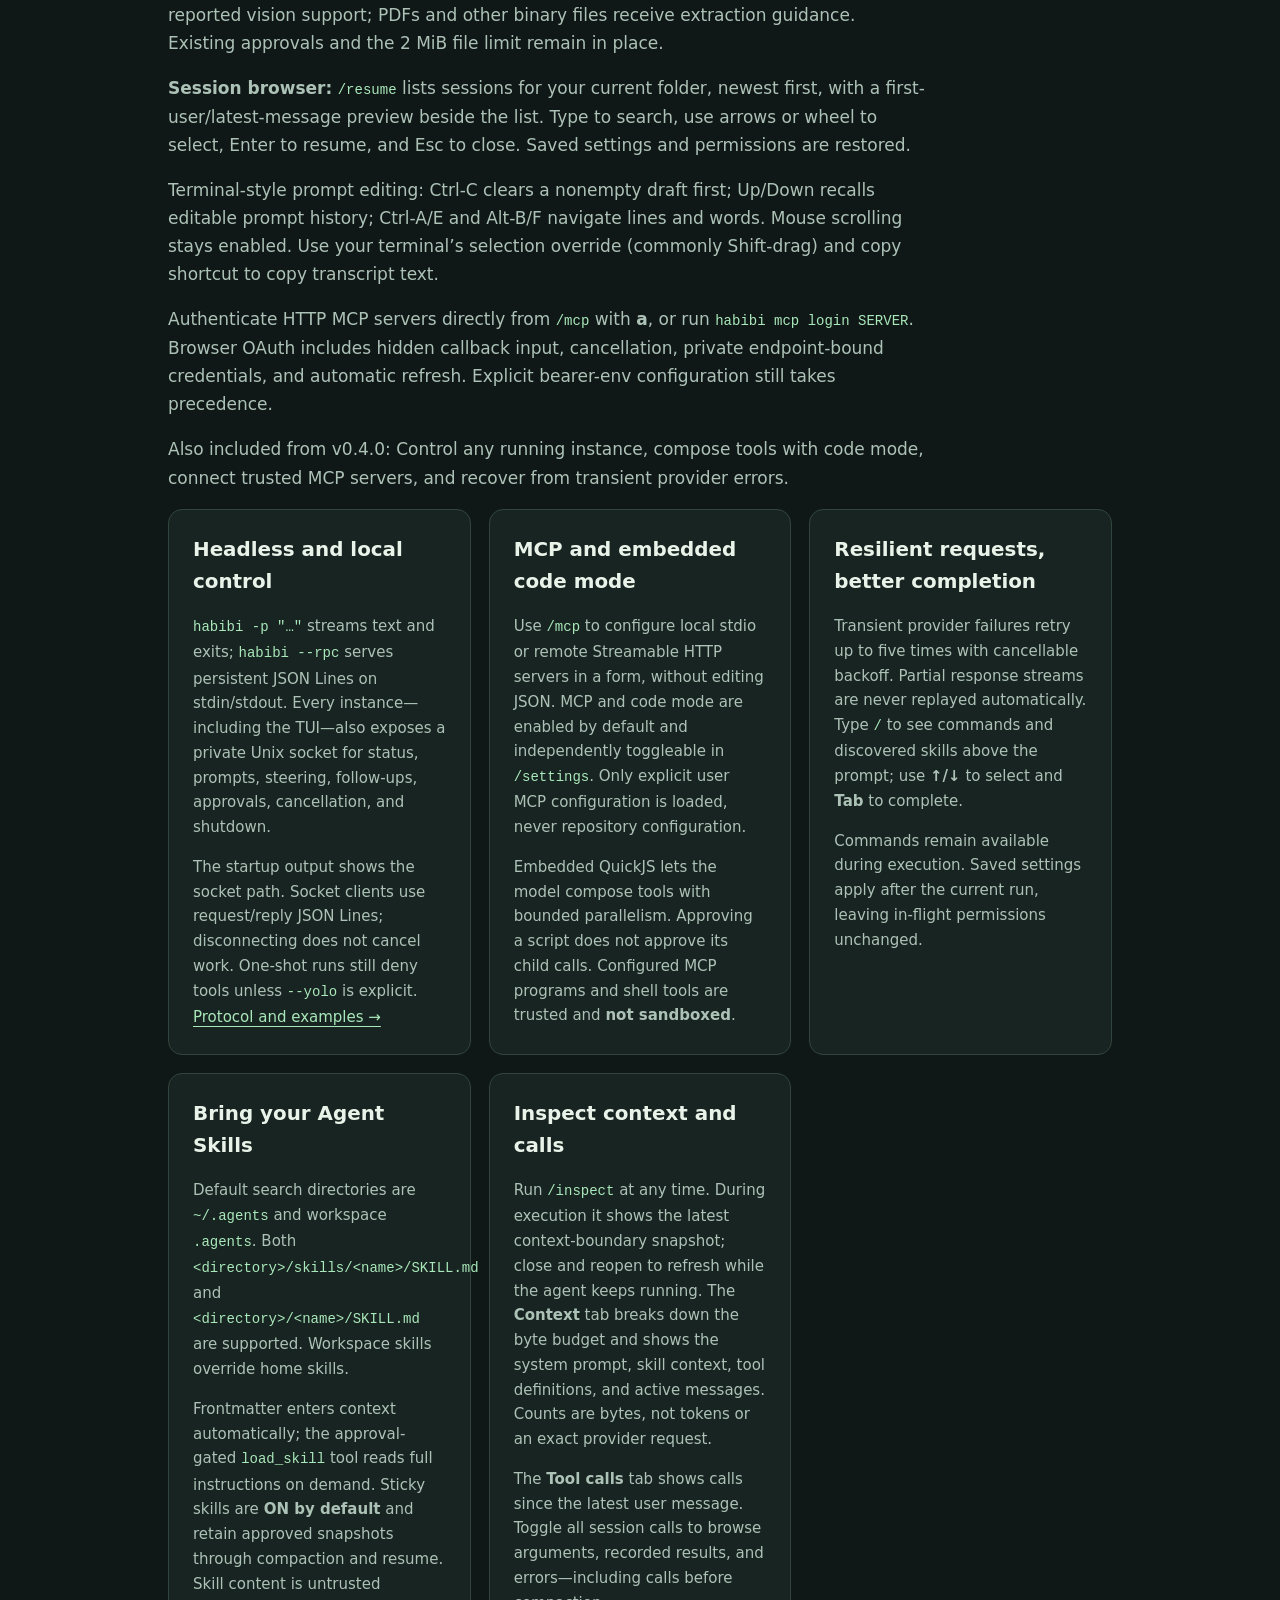
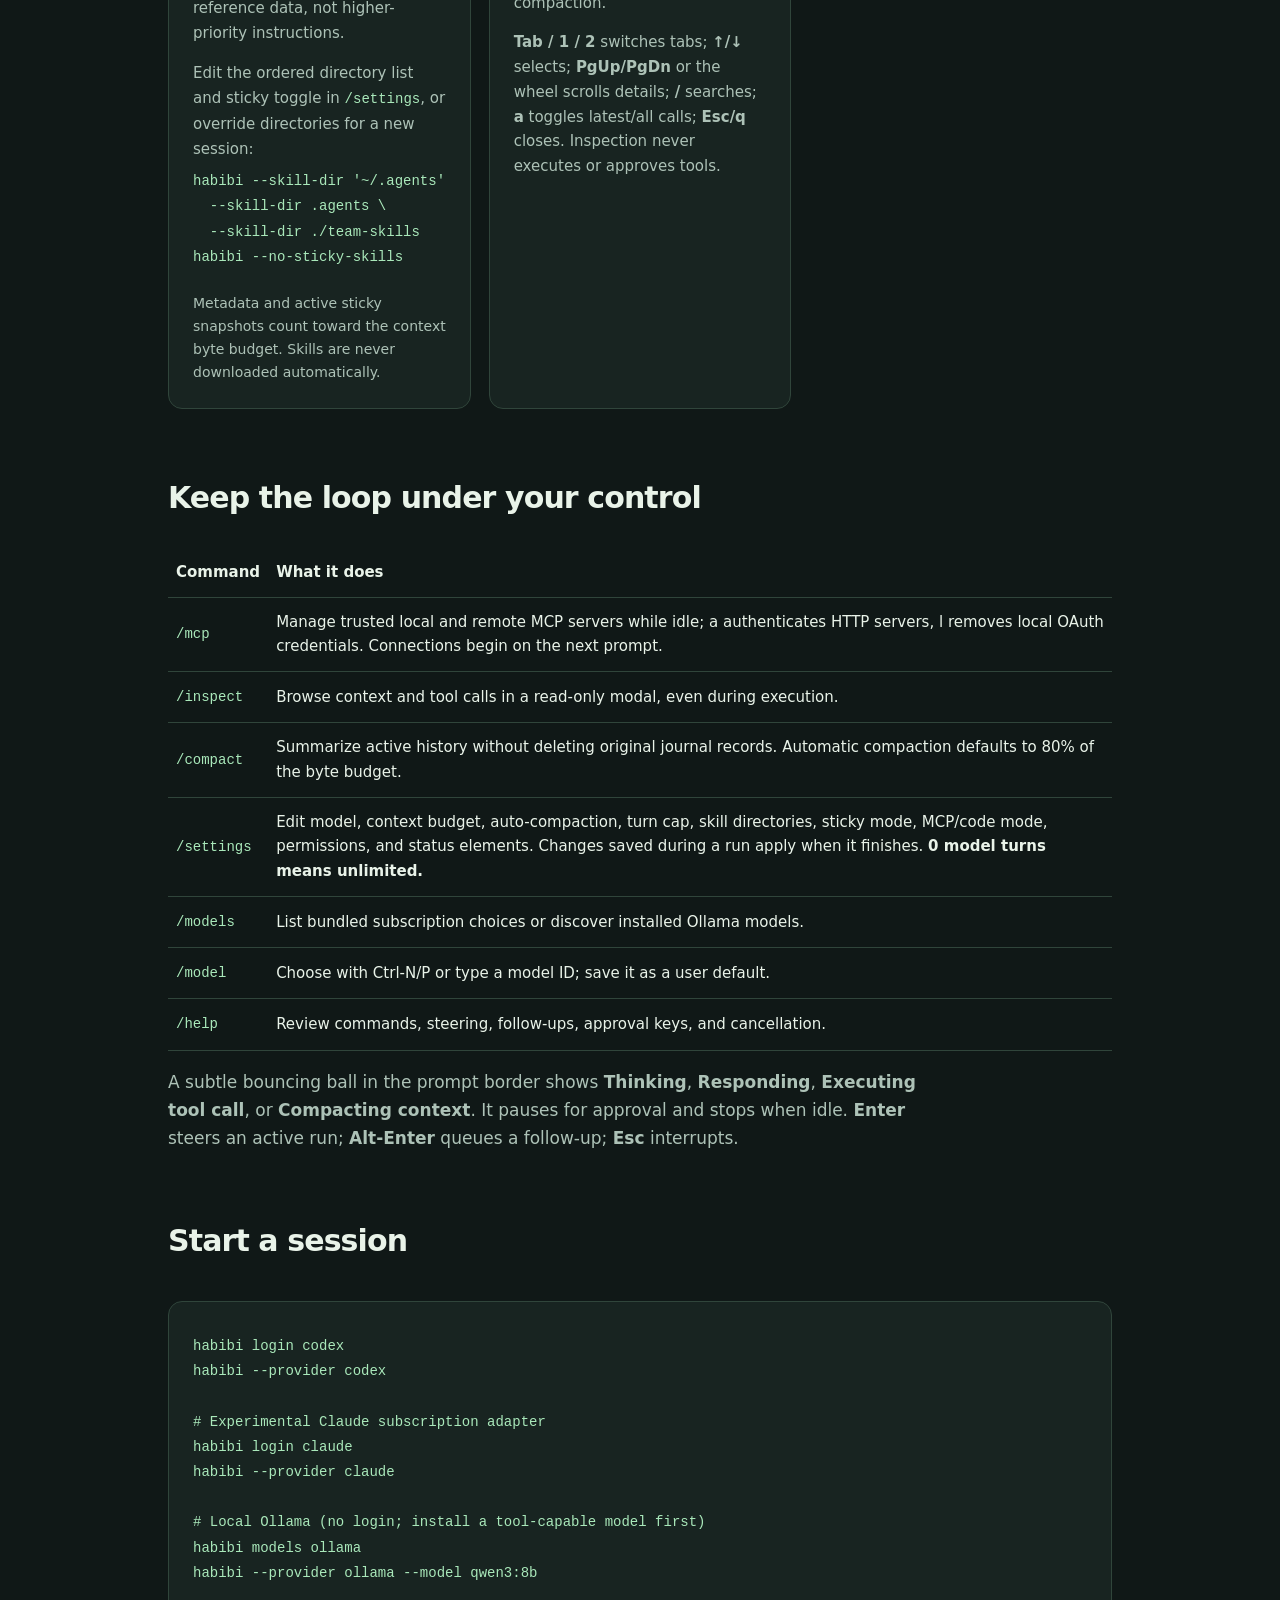
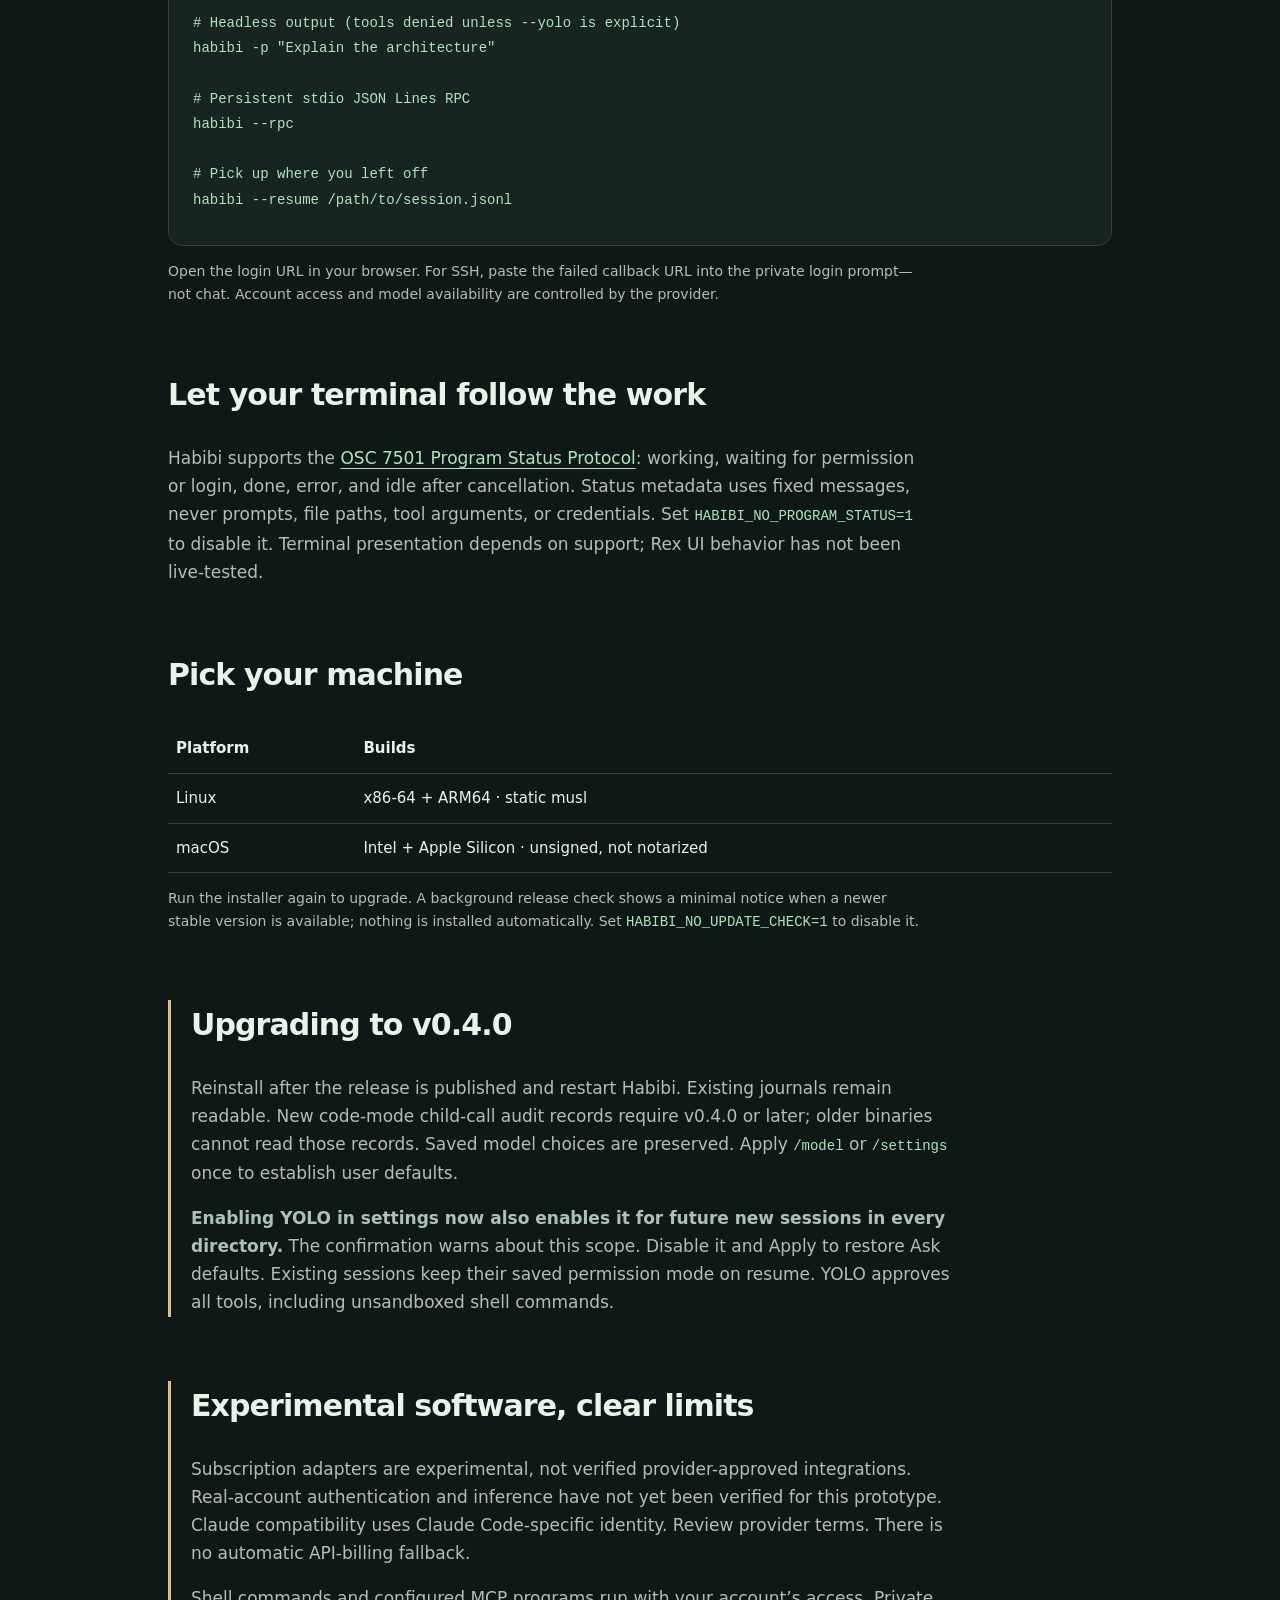
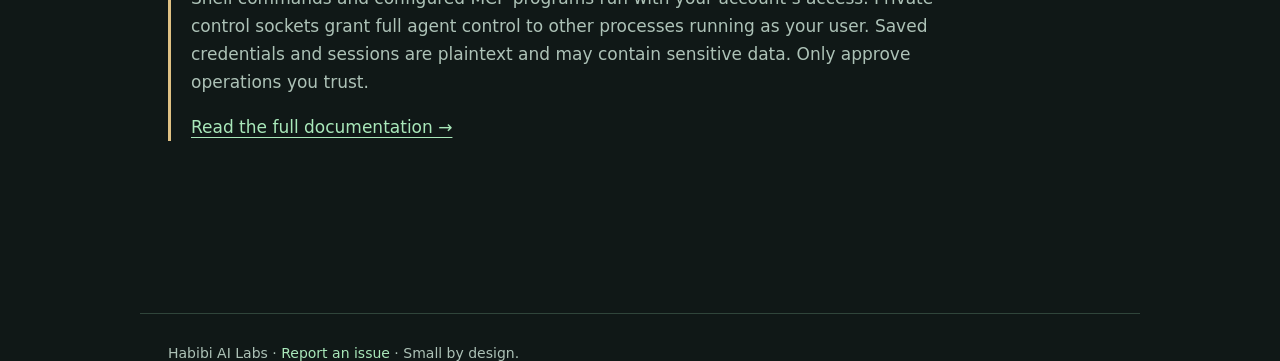
==== commit 434c709c: "docs: publish Rex resume trust setup and interoperability caveat" ====
--- a/docs/index.html
+++ b/docs/index.html
@@ -16,7 +16,21 @@
 <section aria-labelledby="hero"><span class="eyebrow">Native Rust · Linux + macOS</span><h1 id="hero">Your terminal.<br>Your agent.<br>Your call.</h1><p class="lead">A small coding agent that owns its loop, speaks directly to models, and keeps you in control of every tool.</p><a class="pill" href="https://github.com/HabibiAILabs/habibi-code/releases/tag/v0.8.0">v0.8.0 · experimental · release notes</a>
 <div class="install"><strong>Install with one command</strong><pre><code>curl -fsSL https://habibiailabs.github.io/habibi-code/install.sh | sh</code></pre><p class="small">Installs to <code>~/.local/bin</code>. No sudo. SHA-256 verified. <a href="install.sh">Read the installer first</a> or <a href="https://github.com/habibiailabs/habibi-code/releases/latest">download an archive</a>.</p></div></section>
 <section aria-labelledby="features"><h2 id="features">Less machinery. More agency.</h2><div class="grid"><article><h3>Native all the way</h3><p>A Rust binary and an embeddable engine. No Node.js runtime, Habibi daemon, or provider-agent subprocess. Ollama uses its own server. Code mode embeds QuickJS; configured MCP programs may run as children.</p></article><article><h3>A conversation, not a log dump</h3><p>Compact tool summaries, styled responses, scrollback, multiline input, and configurable status elements.</p></article><article><h3>Stay in the loop</h3><p>Steer an active run, queue follow-ups, interrupt with Esc, and resume your saved session later.</p></article><article><h3>Your permission policy</h3><p>Approve each tool by default. Explicit YOLO mode is available for trusted work and remains active on session resume. Approval is not a sandbox.</p></article><article><h3>Skills when you need them</h3><p>Discover Agent Skills metadata automatically. Load full instructions with approval and keep sticky snapshots through compaction and resume.</p></article><article><h3>See what the agent sees</h3><p>Inspect active context and recorded tool calls in searchable tabs. A bouncing-ball prompt indicator keeps progress visible without cluttering the footer.</p></article></div></section>
-<section aria-labelledby="new"><h2 id="new">New in v0.8.0</h2><p><strong>Rex terminal resume:</strong> signed resume commands return to your workspace and restore the current session with <code>habibi --resume</code>. Intentional quit clears the record; terminal loss preserves it. Token isolation and safely quoted paths are built in.</p><p><strong>Faster verified releases:</strong> Rust caching and exact-commit CI artifact reuse avoid duplicate builds while preserving all four platform checks.</p><p><strong>Default prompt cleanup:</strong> removed the blanket tool-approval instruction. Runtime approval enforcement and Ask/YOLO behavior are unchanged. New sessions use the updated prompt; resumed sessions keep their saved prompt.</p><p><strong>Native private secrets:</strong> masked entry, private stdout capture, confirmed local reveal/copy, and buffered shell execution with exact-value redaction. Browse, show, or forget session-only secrets with <code>/secret</code>. Normal tool approvals still apply. Secrets stay out of model context and journals; private entry and reveal require the terminal. This is transcript hygiene, not a sandbox or protection against a malicious model. <a href="https://github.com/HabibiAILabs/habibi-code#private-secrets">Usage and security limits</a>.</p><p><strong>macOS RAM indicator fixed:</strong> the status bar now reports current-process resident memory on macOS, matching Linux. No extra permissions or subprocesses are needed.</p><p><strong>Native image reading:</strong> read PNG, JPEG, GIF, and WebP with a vision-capable model. Image attachments work through code mode and session resume. Ollama checks reported vision support; PDFs and other binary files receive extraction guidance. Existing approvals and the 2 MiB file limit remain in place.</p><p><strong>Session browser:</strong> <code>/resume</code> lists sessions for your current folder, newest first, with a first-user/latest-message preview beside the list. Type to search, use arrows or wheel to select, Enter to resume, and Esc to close. Saved settings and permissions are restored.</p><p>Terminal-style prompt editing: Ctrl-C clears a nonempty draft first; Up/Down recalls editable prompt history; Ctrl-A/E and Alt-B/F navigate lines and words. Mouse scrolling stays enabled. Use your terminal’s selection override (commonly Shift-drag) and copy shortcut to copy transcript text.</p><p>Authenticate HTTP MCP servers directly from <code>/mcp</code> with <strong>a</strong>, or run <code>habibi mcp login SERVER</code>. Browser OAuth includes hidden callback input, cancellation, private endpoint-bound credentials, and automatic refresh. Explicit bearer-env configuration still takes precedence.</p><p>Also included from v0.4.0: Control any running instance, compose tools with code mode, connect trusted MCP servers, and recover from transient provider errors.</p><div class="grid">
+<section aria-labelledby="rex-resume"><h2 id="rex-resume">Rex resume: trust only Habibi sessions</h2>
+<p><strong>Unreleased fix:</strong> the local development build reports <code>habibi --resume /absolute/session.jsonl</code> directly. The journal restores the saved workspace without a shell wrapper. Published v0.8.0 still reports <code>/bin/sh -c</code>, which does not match the Habibi process in Rex’s trust checks. A trust rule alone cannot repair that old report; do not broadly trust <code>sh -c</code>.</p>
+<p>With a build containing the fix, add this narrow rule to your Rex <code>init.lua</code> if you want automatic resume:</p>
+<pre><code>rex.set("resume.trust.habibi", {
+  command = {
+    "habibi",
+    "--resume",
+    rex.match.under("~/.local/share/habibi/sessions"),
+  },
+})</code></pre>
+<p>For custom <code>XDG_DATA_HOME</code>, use the resolved absolute Habibi session directory. Keep only trusted journals there: resume restores saved permissions, including YOLO. The executable name must match the reported <code>habibi</code> exactly, and Habibi must be on the restored <code>PATH</code>.</p>
+<p>Review <code>rex config check</code>, then run <code>rex config reload</code>; no server restart is needed. Inspect the relevant terminal with <code>rex block call -b "$REX_BLOCK" program_resume_records</code>. Confirm the current journal, <code>program=habibi</code>, and no <code>untrusted_reason</code>; <code>chosen=true</code> alone does not establish trust. <code>no_rule</code> can mean a journal is outside the allowed directory; <code>program_differs</code> means a process identity mismatch.</p>
+<p><a href="https://github.com/HabibiAILabs/habibi-code#rex-trust-configuration">Detailed setup and safe test isolation</a> · <a href="https://www.superlogical.com/rex/docs/customize/resume-rules">Rex resume rules</a> · <a href="https://www.superlogical.com/rex/docs/build/program-resume">Program Resume Protocol</a></p>
+</section>
+<section aria-labelledby="new"><h2 id="new">New in v0.8.0</h2><p><strong>Rex terminal resume:</strong> signed resume commands return to your workspace and restore the current session with <code>habibi --resume</code>. Intentional quit clears the record; terminal loss preserves it. Token isolation and literal path arguments are built in. <a href="#rex-resume">Rex trust setup and an unreleased interoperability fix →</a></p><p><strong>Faster verified releases:</strong> Rust caching and exact-commit CI artifact reuse avoid duplicate builds while preserving all four platform checks.</p><p><strong>Default prompt cleanup:</strong> removed the blanket tool-approval instruction. Runtime approval enforcement and Ask/YOLO behavior are unchanged. New sessions use the updated prompt; resumed sessions keep their saved prompt.</p><p><strong>Native private secrets:</strong> masked entry, private stdout capture, confirmed local reveal/copy, and buffered shell execution with exact-value redaction. Browse, show, or forget session-only secrets with <code>/secret</code>. Normal tool approvals still apply. Secrets stay out of model context and journals; private entry and reveal require the terminal. This is transcript hygiene, not a sandbox or protection against a malicious model. <a href="https://github.com/HabibiAILabs/habibi-code#private-secrets">Usage and security limits</a>.</p><p><strong>macOS RAM indicator fixed:</strong> the status bar now reports current-process resident memory on macOS, matching Linux. No extra permissions or subprocesses are needed.</p><p><strong>Native image reading:</strong> read PNG, JPEG, GIF, and WebP with a vision-capable model. Image attachments work through code mode and session resume. Ollama checks reported vision support; PDFs and other binary files receive extraction guidance. Existing approvals and the 2 MiB file limit remain in place.</p><p><strong>Session browser:</strong> <code>/resume</code> lists sessions for your current folder, newest first, with a first-user/latest-message preview beside the list. Type to search, use arrows or wheel to select, Enter to resume, and Esc to close. Saved settings and permissions are restored.</p><p>Terminal-style prompt editing: Ctrl-C clears a nonempty draft first; Up/Down recalls editable prompt history; Ctrl-A/E and Alt-B/F navigate lines and words. Mouse scrolling stays enabled. Use your terminal’s selection override (commonly Shift-drag) and copy shortcut to copy transcript text.</p><p>Authenticate HTTP MCP servers directly from <code>/mcp</code> with <strong>a</strong>, or run <code>habibi mcp login SERVER</code>. Browser OAuth includes hidden callback input, cancellation, private endpoint-bound credentials, and automatic refresh. Explicit bearer-env configuration still takes precedence.</p><p>Also included from v0.4.0: Control any running instance, compose tools with code mode, connect trusted MCP servers, and recover from transient provider errors.</p><div class="grid">
 <article><h3>Headless and local control</h3><p><code>habibi -p "…"</code> streams text and exits; <code>habibi --rpc</code> serves persistent JSON Lines on stdin/stdout. Every instance—including the TUI—also exposes a private Unix socket for status, prompts, steering, follow-ups, approvals, cancellation, and shutdown.</p><p>The startup output shows the socket path. Socket clients use request/reply JSON Lines; disconnecting does not cancel work. One-shot runs still deny tools unless <code>--yolo</code> is explicit. <a href="https://github.com/HabibiAILabs/habibi-code/blob/main/docs/rpc.md">Protocol and examples →</a></p></article>
 <article><h3>MCP and embedded code mode</h3><p>Use <code>/mcp</code> to configure local stdio or remote Streamable HTTP servers in a form, without editing JSON. MCP and code mode are enabled by default and independently toggleable in <code>/settings</code>. Only explicit user MCP configuration is loaded, never repository configuration.</p><p>Embedded QuickJS lets the model compose tools with bounded parallelism. Approving a script does not approve its child calls. Configured MCP programs and shell tools are trusted and <strong>not sandboxed</strong>.</p></article>
 <article><h3>Resilient requests, better completion</h3><p>Transient provider failures retry up to five times with cancellable backoff. Partial response streams are never replayed automatically. Type <code>/</code> to see commands and discovered skills above the prompt; use <strong>↑/↓</strong> to select and <strong>Tab</strong> to complete.</p><p>Commands remain available during execution. Saved settings apply after the current run, leaving in-flight permissions unchanged.</p></article>
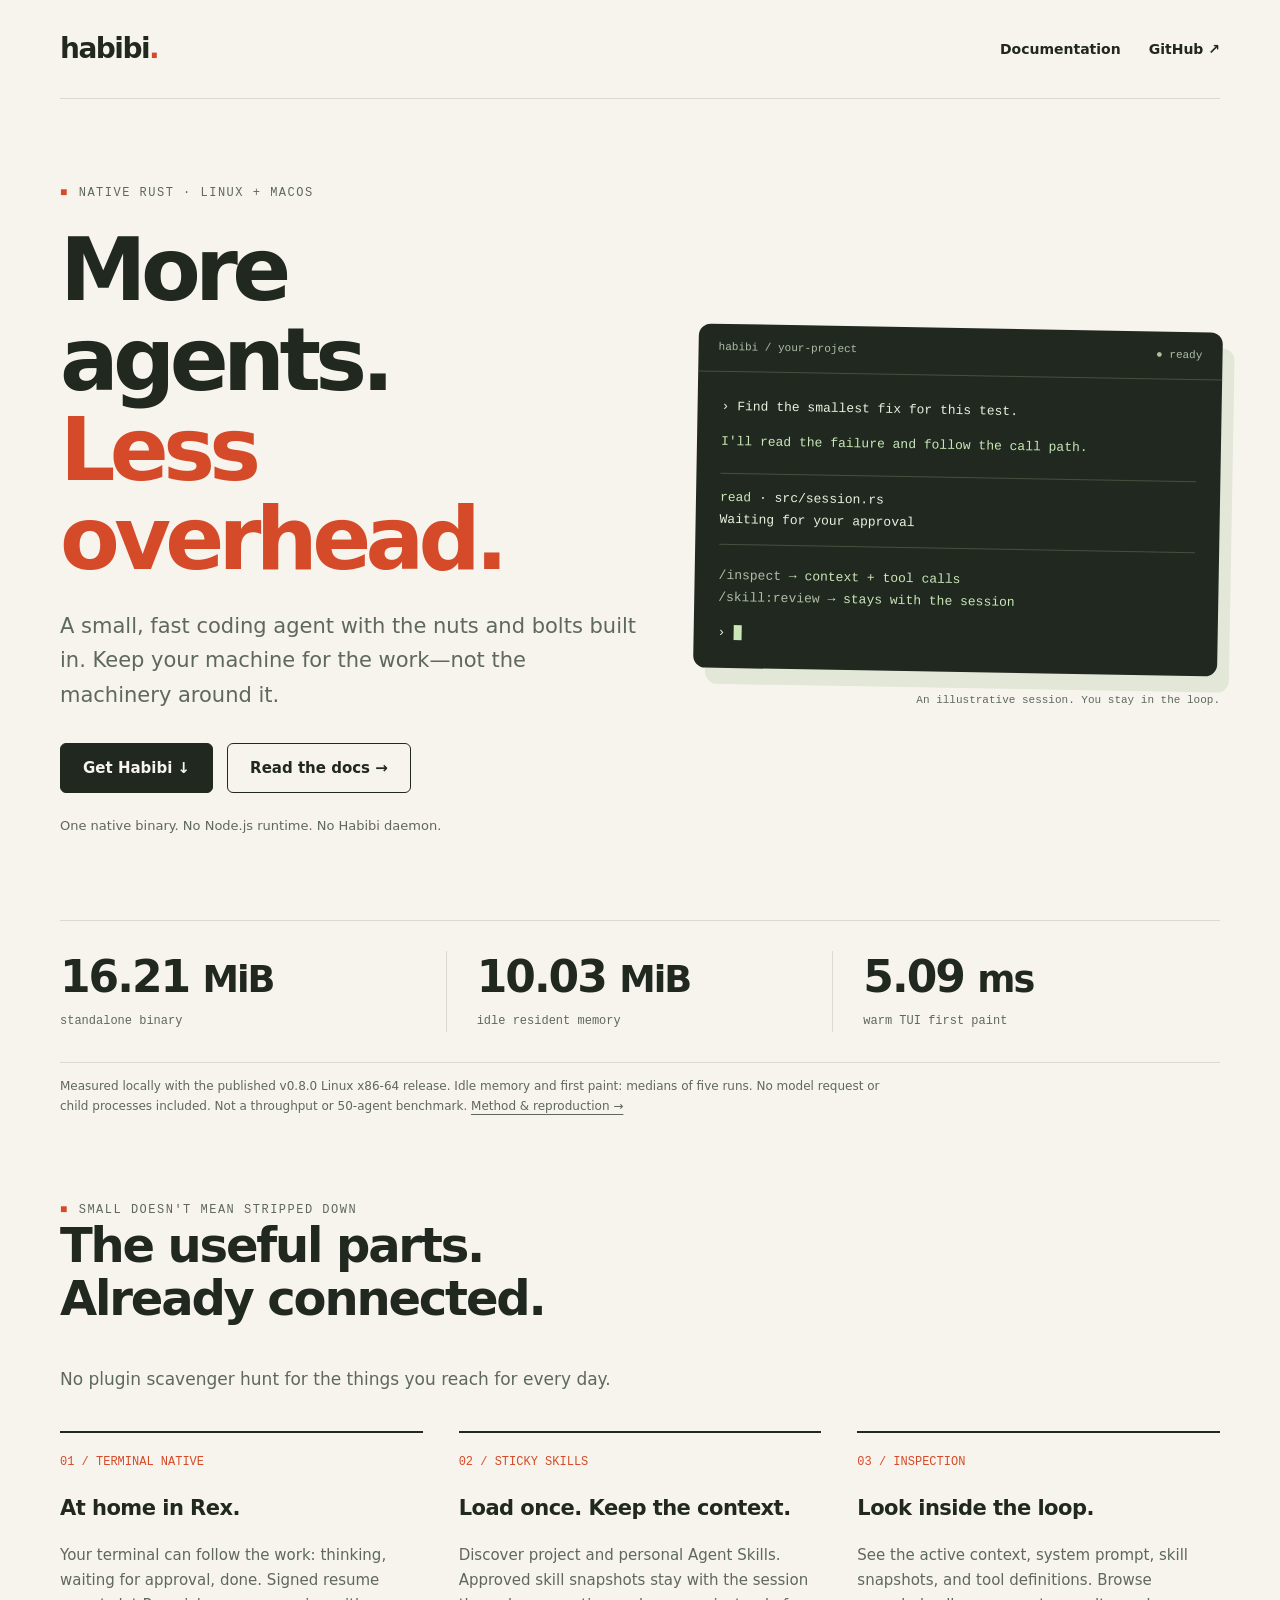
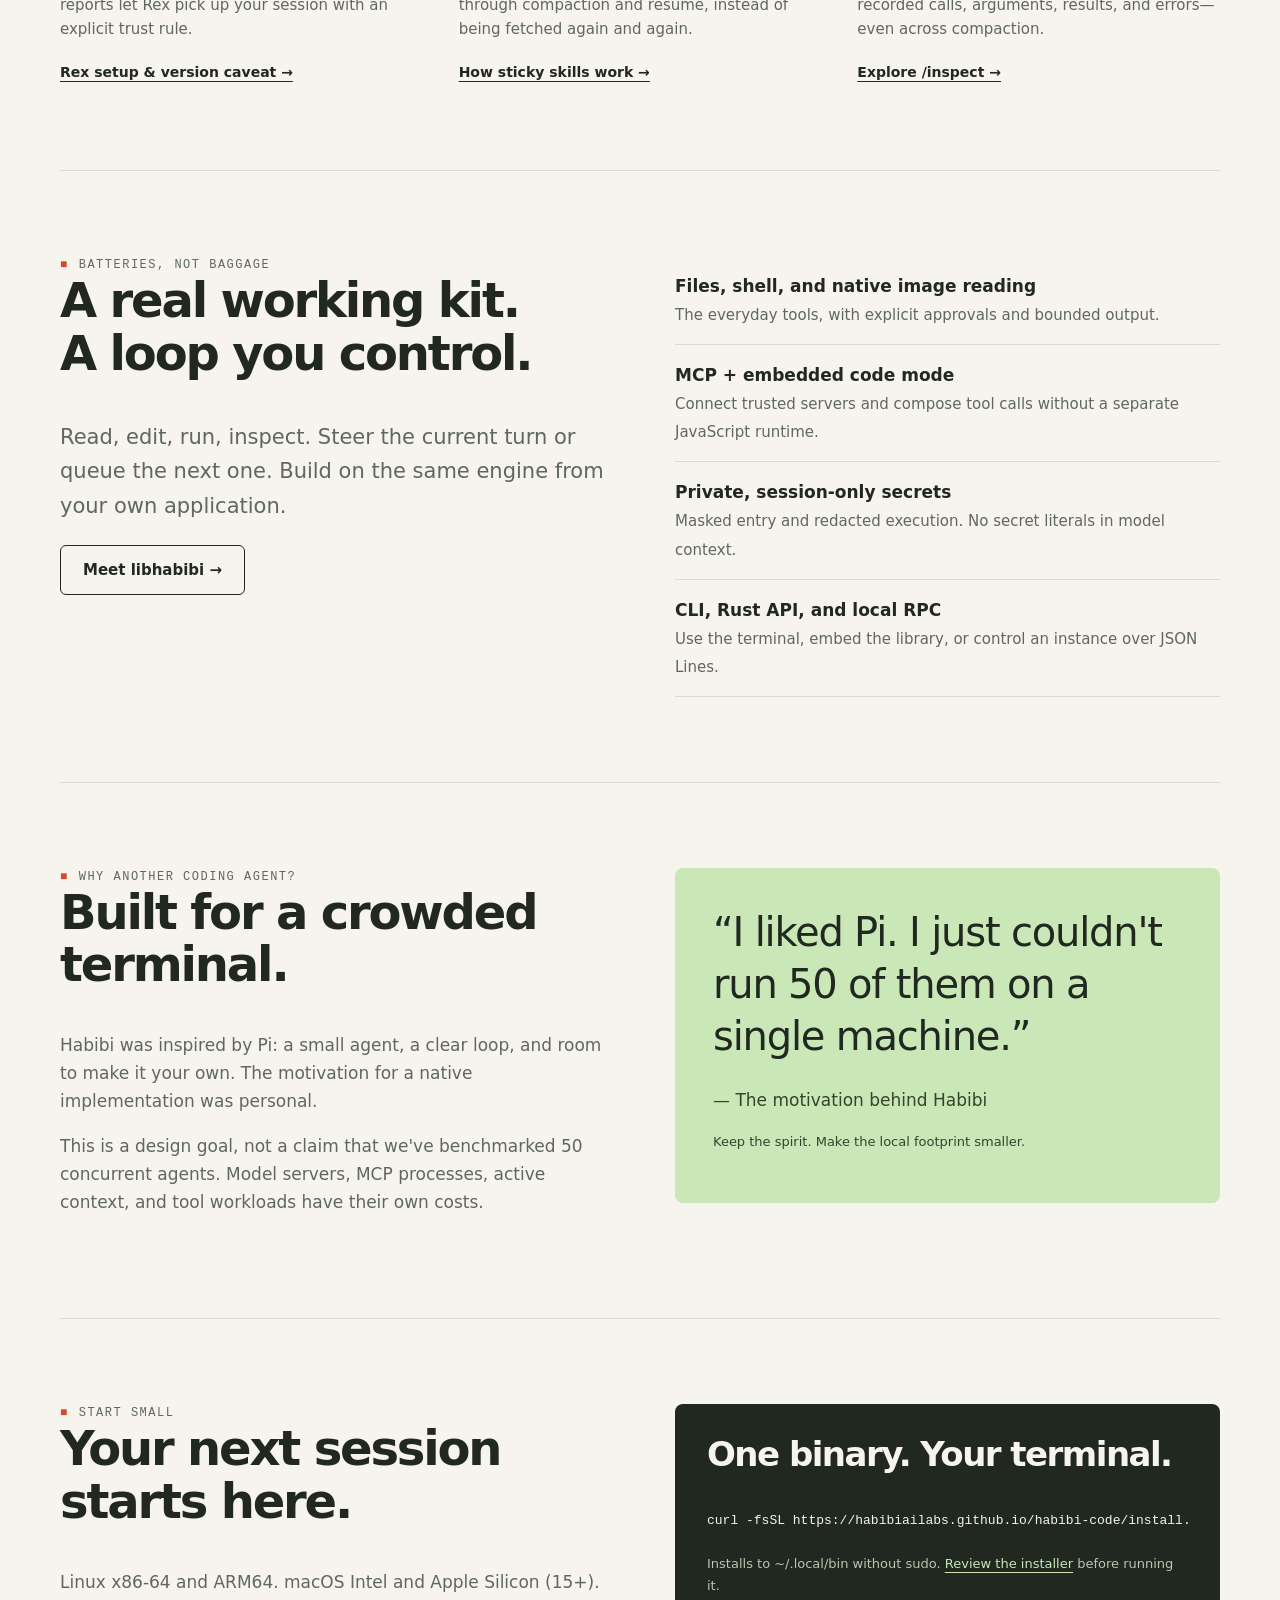
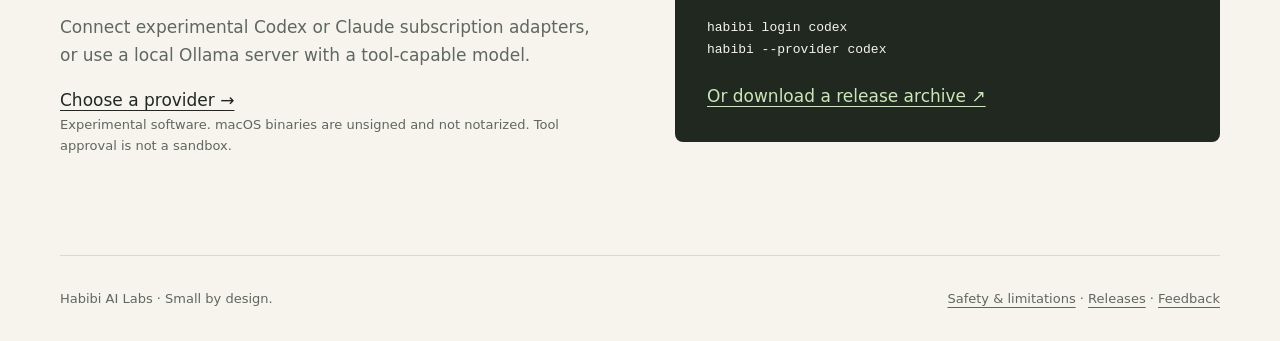
==== commit 0c68c50e: "docs: redesign Pages with marketing homepage and technical field guide" ====
--- a/docs/index.html
+++ b/docs/index.html
@@ -1,76 +1,13 @@
 <!doctype html>
-<html lang="en">
-<head>
-<meta charset="utf-8">
-<meta name="viewport" content="width=device-width,initial-scale=1">
-<meta name="description" content="Habibi — a small native Rust coding agent. Agent Skills, a context and tool-call inspector, resumable sessions, and direct model access. Linux and macOS.">
-<meta name="theme-color" content="#101817">
-<title>Habibi — your terminal, your agent</title>
-<style>
-:root{color-scheme:dark;--bg:#101817;--card:#182421;--fg:#e9f3e9;--muted:#adc2b7;--accent:#a9e8ba}*{box-sizing:border-box}body{margin:0;background:var(--bg);color:var(--fg);font:17px/1.65 system-ui,sans-serif}main,header,footer{max-width:1000px;margin:auto;padding:28px}header{display:flex;justify-content:space-between;align-items:center}a{color:var(--accent);text-underline-offset:4px}nav{display:flex;gap:24px}.brand{font-weight:800;font-size:22px;letter-spacing:-.04em;text-decoration:none}section{margin:64px 0}.eyebrow{color:var(--accent);font-size:14px;text-transform:uppercase;letter-spacing:.12em}h1{font-size:clamp(42px,7vw,78px);line-height:1.06;letter-spacing:-.06em;max-width:800px;margin:20px 0}h2{letter-spacing:-.03em;font-size:30px}h3{margin:0 0 8px}p{max-width:760px;color:var(--muted)}.lead{font-size:21px}.install,article{background:var(--card);border:1px solid #30453b;border-radius:14px;padding:24px}.install{margin-top:36px}code,pre{font:14px/1.8 ui-monospace,SFMono-Regular,Consolas,monospace}pre{overflow:auto;margin:0;padding:8px 0;white-space:pre}code{color:var(--accent)}.grid{display:grid;grid-template-columns:repeat(auto-fit,minmax(240px,1fr));gap:18px}article p{font-size:15px;margin-bottom:0}.small{font-size:14px}.pill{border:1px solid #496451;border-radius:20px;padding:4px 12px;font-size:13px}.warning{border-left:3px solid #dfc083;padding-left:20px}footer{border-top:1px solid #30453b;color:var(--muted);font-size:14px;margin-top:80px}table{border-collapse:collapse;width:100%;font-size:15px}td,th{text-align:left;border-bottom:1px solid #30453b;padding:12px 8px}a:focus-visible{outline:2px solid var(--accent);outline-offset:5px}@media(max-width:540px){header,main,footer{padding:20px}nav{gap:12px;font-size:14px}.install{padding:16px}section{margin:44px 0}}
-</style>
-</head>
-<body>
-<header><a class="brand" href="./">habibi<span aria-hidden="true">.</span></a><nav aria-label="Main navigation"><a href="https://github.com/habibiailabs/habibi-code">GitHub</a><a href="https://github.com/habibiailabs/habibi-code/releases">Releases</a></nav></header>
-<main>
-<section aria-labelledby="hero"><span class="eyebrow">Native Rust · Linux + macOS</span><h1 id="hero">Your terminal.<br>Your agent.<br>Your call.</h1><p class="lead">A small coding agent that owns its loop, speaks directly to models, and keeps you in control of every tool.</p><a class="pill" href="https://github.com/HabibiAILabs/habibi-code/releases/tag/v0.8.0">v0.8.0 · experimental · release notes</a>
-<div class="install"><strong>Install with one command</strong><pre><code>curl -fsSL https://habibiailabs.github.io/habibi-code/install.sh | sh</code></pre><p class="small">Installs to <code>~/.local/bin</code>. No sudo. SHA-256 verified. <a href="install.sh">Read the installer first</a> or <a href="https://github.com/habibiailabs/habibi-code/releases/latest">download an archive</a>.</p></div></section>
-<section aria-labelledby="features"><h2 id="features">Less machinery. More agency.</h2><div class="grid"><article><h3>Native all the way</h3><p>A Rust binary and an embeddable engine. No Node.js runtime, Habibi daemon, or provider-agent subprocess. Ollama uses its own server. Code mode embeds QuickJS; configured MCP programs may run as children.</p></article><article><h3>A conversation, not a log dump</h3><p>Compact tool summaries, styled responses, scrollback, multiline input, and configurable status elements.</p></article><article><h3>Stay in the loop</h3><p>Steer an active run, queue follow-ups, interrupt with Esc, and resume your saved session later.</p></article><article><h3>Your permission policy</h3><p>Approve each tool by default. Explicit YOLO mode is available for trusted work and remains active on session resume. Approval is not a sandbox.</p></article><article><h3>Skills when you need them</h3><p>Discover Agent Skills metadata automatically. Load full instructions with approval and keep sticky snapshots through compaction and resume.</p></article><article><h3>See what the agent sees</h3><p>Inspect active context and recorded tool calls in searchable tabs. A bouncing-ball prompt indicator keeps progress visible without cluttering the footer.</p></article></div></section>
-<section aria-labelledby="rex-resume"><h2 id="rex-resume">Rex resume: trust only Habibi sessions</h2>
-<p><strong>Unreleased fix:</strong> the local development build reports <code>habibi --resume /absolute/session.jsonl</code> directly. The journal restores the saved workspace without a shell wrapper. Published v0.8.0 still reports <code>/bin/sh -c</code>, which does not match the Habibi process in Rex’s trust checks. A trust rule alone cannot repair that old report; do not broadly trust <code>sh -c</code>.</p>
-<p>With a build containing the fix, add this narrow rule to your Rex <code>init.lua</code> if you want automatic resume:</p>
-<pre><code>rex.set("resume.trust.habibi", {
-  command = {
-    "habibi",
-    "--resume",
-    rex.match.under("~/.local/share/habibi/sessions"),
-  },
-})</code></pre>
-<p>For custom <code>XDG_DATA_HOME</code>, use the resolved absolute Habibi session directory. Keep only trusted journals there: resume restores saved permissions, including YOLO. The executable name must match the reported <code>habibi</code> exactly, and Habibi must be on the restored <code>PATH</code>.</p>
-<p>Review <code>rex config check</code>, then run <code>rex config reload</code>; no server restart is needed. Inspect the relevant terminal with <code>rex block call -b "$REX_BLOCK" program_resume_records</code>. Confirm the current journal, <code>program=habibi</code>, and no <code>untrusted_reason</code>; <code>chosen=true</code> alone does not establish trust. <code>no_rule</code> can mean a journal is outside the allowed directory; <code>program_differs</code> means a process identity mismatch.</p>
-<p><a href="https://github.com/HabibiAILabs/habibi-code#rex-trust-configuration">Detailed setup and safe test isolation</a> · <a href="https://www.superlogical.com/rex/docs/customize/resume-rules">Rex resume rules</a> · <a href="https://www.superlogical.com/rex/docs/build/program-resume">Program Resume Protocol</a></p>
-</section>
-<section aria-labelledby="new"><h2 id="new">New in v0.8.0</h2><p><strong>Rex terminal resume:</strong> signed resume commands return to your workspace and restore the current session with <code>habibi --resume</code>. Intentional quit clears the record; terminal loss preserves it. Token isolation and literal path arguments are built in. <a href="#rex-resume">Rex trust setup and an unreleased interoperability fix →</a></p><p><strong>Faster verified releases:</strong> Rust caching and exact-commit CI artifact reuse avoid duplicate builds while preserving all four platform checks.</p><p><strong>Default prompt cleanup:</strong> removed the blanket tool-approval instruction. Runtime approval enforcement and Ask/YOLO behavior are unchanged. New sessions use the updated prompt; resumed sessions keep their saved prompt.</p><p><strong>Native private secrets:</strong> masked entry, private stdout capture, confirmed local reveal/copy, and buffered shell execution with exact-value redaction. Browse, show, or forget session-only secrets with <code>/secret</code>. Normal tool approvals still apply. Secrets stay out of model context and journals; private entry and reveal require the terminal. This is transcript hygiene, not a sandbox or protection against a malicious model. <a href="https://github.com/HabibiAILabs/habibi-code#private-secrets">Usage and security limits</a>.</p><p><strong>macOS RAM indicator fixed:</strong> the status bar now reports current-process resident memory on macOS, matching Linux. No extra permissions or subprocesses are needed.</p><p><strong>Native image reading:</strong> read PNG, JPEG, GIF, and WebP with a vision-capable model. Image attachments work through code mode and session resume. Ollama checks reported vision support; PDFs and other binary files receive extraction guidance. Existing approvals and the 2 MiB file limit remain in place.</p><p><strong>Session browser:</strong> <code>/resume</code> lists sessions for your current folder, newest first, with a first-user/latest-message preview beside the list. Type to search, use arrows or wheel to select, Enter to resume, and Esc to close. Saved settings and permissions are restored.</p><p>Terminal-style prompt editing: Ctrl-C clears a nonempty draft first; Up/Down recalls editable prompt history; Ctrl-A/E and Alt-B/F navigate lines and words. Mouse scrolling stays enabled. Use your terminal’s selection override (commonly Shift-drag) and copy shortcut to copy transcript text.</p><p>Authenticate HTTP MCP servers directly from <code>/mcp</code> with <strong>a</strong>, or run <code>habibi mcp login SERVER</code>. Browser OAuth includes hidden callback input, cancellation, private endpoint-bound credentials, and automatic refresh. Explicit bearer-env configuration still takes precedence.</p><p>Also included from v0.4.0: Control any running instance, compose tools with code mode, connect trusted MCP servers, and recover from transient provider errors.</p><div class="grid">
-<article><h3>Headless and local control</h3><p><code>habibi -p "…"</code> streams text and exits; <code>habibi --rpc</code> serves persistent JSON Lines on stdin/stdout. Every instance—including the TUI—also exposes a private Unix socket for status, prompts, steering, follow-ups, approvals, cancellation, and shutdown.</p><p>The startup output shows the socket path. Socket clients use request/reply JSON Lines; disconnecting does not cancel work. One-shot runs still deny tools unless <code>--yolo</code> is explicit. <a href="https://github.com/HabibiAILabs/habibi-code/blob/main/docs/rpc.md">Protocol and examples →</a></p></article>
-<article><h3>MCP and embedded code mode</h3><p>Use <code>/mcp</code> to configure local stdio or remote Streamable HTTP servers in a form, without editing JSON. MCP and code mode are enabled by default and independently toggleable in <code>/settings</code>. Only explicit user MCP configuration is loaded, never repository configuration.</p><p>Embedded QuickJS lets the model compose tools with bounded parallelism. Approving a script does not approve its child calls. Configured MCP programs and shell tools are trusted and <strong>not sandboxed</strong>.</p></article>
-<article><h3>Resilient requests, better completion</h3><p>Transient provider failures retry up to five times with cancellable backoff. Partial response streams are never replayed automatically. Type <code>/</code> to see commands and discovered skills above the prompt; use <strong>↑/↓</strong> to select and <strong>Tab</strong> to complete.</p><p>Commands remain available during execution. Saved settings apply after the current run, leaving in-flight permissions unchanged.</p></article>
-<article><h3>Bring your Agent Skills</h3><p>Default search directories are <code>~/.agents</code> and workspace <code>.agents</code>. Both <code>&lt;directory&gt;/skills/&lt;name&gt;/SKILL.md</code> and <code>&lt;directory&gt;/&lt;name&gt;/SKILL.md</code> are supported. Workspace skills override home skills.</p><p>Frontmatter enters context automatically; the approval-gated <code>load_skill</code> tool reads full instructions on demand. Sticky skills are <strong>ON by default</strong> and retain approved snapshots through compaction and resume. Skill content is untrusted reference data, not higher-priority instructions.</p><p>Edit the ordered directory list and sticky toggle in <code>/settings</code>, or override directories for a new session:</p><pre><code>habibi --skill-dir '~/.agents' \
-  --skill-dir .agents \
-  --skill-dir ./team-skills
-habibi --no-sticky-skills</code></pre><p class="small">Metadata and active sticky snapshots count toward the context byte budget. Skills are never downloaded automatically.</p></article>
-<article><h3>Inspect context and calls</h3><p>Run <code>/inspect</code> at any time. During execution it shows the latest context-boundary snapshot; close and reopen to refresh while the agent keeps running. The <strong>Context</strong> tab breaks down the byte budget and shows the system prompt, skill context, tool definitions, and active messages. Counts are bytes, not tokens or an exact provider request.</p><p>The <strong>Tool calls</strong> tab shows calls since the latest user message. Toggle all session calls to browse arguments, recorded results, and errors—including calls before compaction.</p><p><strong>Tab / 1 / 2</strong> switches tabs; <strong>↑/↓</strong> selects; <strong>PgUp/PgDn</strong> or the wheel scrolls details; <strong>/</strong> searches; <strong>a</strong> toggles latest/all calls; <strong>Esc/q</strong> closes. Inspection never executes or approves tools.</p></article>
-</div></section>
-<section aria-labelledby="commands"><h2 id="commands">Keep the loop under your control</h2><table><thead><tr><th scope="col">Command</th><th scope="col">What it does</th></tr></thead><tbody>
-<tr><td><code>/mcp</code></td><td>Manage trusted local and remote MCP servers while idle; a authenticates HTTP servers, l removes local OAuth credentials. Connections begin on the next prompt.</td></tr>
-<tr><td><code>/inspect</code></td><td>Browse context and tool calls in a read-only modal, even during execution.</td></tr>
-<tr><td><code>/compact</code></td><td>Summarize active history without deleting original journal records. Automatic compaction defaults to 80% of the byte budget.</td></tr>
-<tr><td><code>/settings</code></td><td>Edit model, context budget, auto-compaction, turn cap, skill directories, sticky mode, MCP/code mode, permissions, and status elements. Changes saved during a run apply when it finishes. <strong>0 model turns means unlimited.</strong></td></tr>
-<tr><td><code>/models</code></td><td>List bundled subscription choices or discover installed Ollama models.</td></tr>
-<tr><td><code>/model</code></td><td>Choose with Ctrl-N/P or type a model ID; save it as a user default.</td></tr>
-<tr><td><code>/help</code></td><td>Review commands, steering, follow-ups, approval keys, and cancellation.</td></tr>
-</tbody></table><p>A subtle bouncing ball in the prompt border shows <strong>Thinking</strong>, <strong>Responding</strong>, <strong>Executing tool call</strong>, or <strong>Compacting context</strong>. It pauses for approval and stops when idle. <strong>Enter</strong> steers an active run; <strong>Alt-Enter</strong> queues a follow-up; <strong>Esc</strong> interrupts.</p></section>
-<section aria-labelledby="start"><h2 id="start">Start a session</h2><div class="install"><pre><code>habibi login codex
-habibi --provider codex
-
-# Experimental Claude subscription adapter
-habibi login claude
-habibi --provider claude
-
-# Local Ollama (no login; install a tool-capable model first)
-habibi models ollama
-habibi --provider ollama --model qwen3:8b
-
-# Headless output (tools denied unless --yolo is explicit)
-habibi -p "Explain the architecture"
-
-# Persistent stdio JSON Lines RPC
-habibi --rpc
-
-# Pick up where you left off
-habibi --resume /path/to/session.jsonl</code></pre></div><p class="small">Open the login URL in your browser. For SSH, paste the failed callback URL into the private login prompt—not chat. Account access and model availability are controlled by the provider.</p></section>
-<section aria-labelledby="status"><h2 id="status">Let your terminal follow the work</h2><p>Habibi supports the <a href="https://www.superlogical.com/rex/docs/build/program-status">OSC 7501 Program Status Protocol</a>: working, waiting for permission or login, done, error, and idle after cancellation. Status metadata uses fixed messages, never prompts, file paths, tool arguments, or credentials. Set <code>HABIBI_NO_PROGRAM_STATUS=1</code> to disable it. Terminal presentation depends on support; Rex UI behavior has not been live-tested.</p></section>
-<section aria-labelledby="platforms"><h2 id="platforms">Pick your machine</h2><table><thead><tr><th scope="col">Platform</th><th scope="col">Builds</th></tr></thead><tbody><tr><td>Linux</td><td>x86-64 + ARM64 · static musl</td></tr><tr><td>macOS</td><td>Intel + Apple Silicon · unsigned, not notarized</td></tr></tbody></table><p class="small">Run the installer again to upgrade. A background release check shows a minimal notice when a newer stable version is available; nothing is installed automatically. Set <code>HABIBI_NO_UPDATE_CHECK=1</code> to disable it.</p></section>
-<section class="warning" aria-labelledby="upgrade"><h2 id="upgrade">Upgrading to v0.4.0</h2><p>Reinstall after the release is published and restart Habibi. Existing journals remain readable. New code-mode child-call audit records require v0.4.0 or later; older binaries cannot read those records. Saved model choices are preserved. Apply <code>/model</code> or <code>/settings</code> once to establish user defaults.</p><p><strong>Enabling YOLO in settings now also enables it for future new sessions in every directory.</strong> The confirmation warns about this scope. Disable it and Apply to restore Ask defaults. Existing sessions keep their saved permission mode on resume. YOLO approves all tools, including unsandboxed shell commands.</p></section>
-<section class="warning" aria-labelledby="caveat"><h2 id="caveat">Experimental software, clear limits</h2><p>Subscription adapters are experimental, not verified provider-approved integrations. Real-account authentication and inference have not yet been verified for this prototype. Claude compatibility uses Claude Code-specific identity. Review provider terms. There is no automatic API-billing fallback.</p><p>Shell commands and configured MCP programs run with your account’s access. Private control sockets grant full agent control to other processes running as your user. Saved credentials and sessions are plaintext and may contain sensitive data. Only approve operations you trust.</p><a href="https://github.com/habibiailabs/habibi-code#readme">Read the full documentation →</a></section>
-</main><footer>Habibi AI Labs · <a href="https://github.com/habibiailabs/habibi-code/issues">Report an issue</a> · Small by design.</footer>
-</body></html>
+<html lang="en"><head><meta charset="utf-8"><meta name="viewport" content="width=device-width,initial-scale=1">
+<meta name="description" content="A small, fast native coding agent. Built-in tools, Rex integration, sticky skills, and context inspection. Linux and macOS."><meta name="theme-color" content="#f6f4ed"><title>Habibi — more agents, less overhead</title><link rel="stylesheet" href="site.css"></head><body>
+<a class="skip" href="#main">Skip to content</a><header class="header wrap"><a class="brand" href="./" aria-label="Habibi home">habibi<span>.</span></a><nav aria-label="Main navigation"><a href="documentation.html" >Documentation</a><a href="https://github.com/HabibiAILabs/habibi-code">GitHub ↗</a></nav></header><main id="main" class="wrap">
+<section class="hero" aria-labelledby="hero-title"><div><div class="eyebrow">Native Rust · Linux + macOS</div><h1 id="hero-title">More agents.<br><em>Less overhead.</em></h1><p class="lead">A small, fast coding agent with the nuts and bolts built in. Keep your machine for the work—not the machinery around it.</p><div class="actions"><a class="button primary" href="#install">Get Habibi ↓</a><a class="button" href="documentation.html">Read the docs →</a></div><p class="small">One native binary. No Node.js runtime. No Habibi daemon.</p></div>
+<div><div class="terminal" role="img" aria-label="Illustrative Habibi session: inspecting a failing test, requesting permission, and displaying inspect and sticky skills features"><div class="terminal-bar"><span>habibi / your-project</span><span>● ready</span></div><div class="terminal-content"><p class="prompt">› Find the smallest fix for this test.</p><p class="accent">I'll read the failure and follow the call path.</p><div class="tool"><span class="accent">read</span> · src/session.rs<br><span>Waiting for your approval</span></div><p>/inspect <span class="accent">→ context + tool calls</span><br>/skill:review <span class="accent">→ stays with the session</span></p><div class="prompt">› <span class="cursor"></span></div></div></div><div class="terminal-caption">An illustrative session. You stay in the loop.</div></div></section>
+<div class="metrics" aria-label="Local release-build measurements"><div class="metric"><strong>16.21 <small>MiB</small></strong><span>standalone binary</span></div><div class="metric"><strong>10.03 <small>MiB</small></strong><span>idle resident memory</span></div><div class="metric"><strong>5.09 <small>ms</small></strong><span>warm TUI first paint</span></div></div><p class="measurement">Measured locally with the published v0.8.0 Linux x86-64 release. Idle memory and first paint: medians of five runs. No model request or child processes included. Not a throughput or 50-agent benchmark. <a href="documentation.html#performance">Method &amp; reproduction →</a></p>
+<section class="section" aria-labelledby="features"><div class="section-heading"><div class="eyebrow">Small doesn't mean stripped down</div><h2 id="features">The useful parts.<br>Already connected.</h2><p>No plugin scavenger hunt for the things you reach for every day.</p></div><div class="cards"><article class="card" id="rex-resume"><span class="number">01 / TERMINAL NATIVE</span><h3>At home in Rex.</h3><p>Your terminal can follow the work: thinking, waiting for approval, done. Signed resume reports let Rex pick up your session with an explicit trust rule.</p><a href="documentation.html#rex">Rex setup &amp; version caveat →</a></article><article class="card"><span class="number">02 / STICKY SKILLS</span><h3>Load once. Keep the context.</h3><p>Discover project and personal Agent Skills. Approved skill snapshots stay with the session through compaction and resume, instead of being fetched again and again.</p><a href="documentation.html#skills">How sticky skills work →</a></article><article class="card"><span class="number">03 / INSPECTION</span><h3>Look inside the loop.</h3><p>See the active context, system prompt, skill snapshots, and tool definitions. Browse recorded calls, arguments, results, and errors—even across compaction.</p><a href="documentation.html#inspection">Explore /inspect →</a></article></div></section>
+<section class="section split" aria-labelledby="tools"><div><div class="eyebrow">Batteries, not baggage</div><h2 id="tools">A real working kit.<br>A loop you control.</h2><p class="lead">Read, edit, run, inspect. Steer the current turn or queue the next one. Build on the same engine from your own application.</p><a class="button" href="documentation.html#api">Meet libhabibi →</a></div><ul class="feature-list"><li><b>Files, shell, and native image reading</b><span>The everyday tools, with explicit approvals and bounded output.</span></li><li><b>MCP + embedded code mode</b><span>Connect trusted servers and compose tool calls without a separate JavaScript runtime.</span></li><li><b>Private, session-only secrets</b><span>Masked entry and redacted execution. No secret literals in model context.</span></li><li><b>CLI, Rust API, and local RPC</b><span>Use the terminal, embed the library, or control an instance over JSON Lines.</span></li></ul></section>
+<section class="section split" aria-labelledby="origin"><div><div class="eyebrow">Why another coding agent?</div><h2 id="origin">Built for a crowded terminal.</h2><p>Habibi was inspired by Pi: a small agent, a clear loop, and room to make it your own. The motivation for a native implementation was personal.</p><p>This is a design goal, not a claim that we've benchmarked 50 concurrent agents. Model servers, MCP processes, active context, and tool workloads have their own costs.</p></div><div class="band"><blockquote class="quote">“I liked Pi. I just couldn't run 50 of them on a single machine.”</blockquote><p>— The motivation behind Habibi</p><p class="small">Keep the spirit. Make the local footprint smaller.</p></div></section>
+<section class="section split" aria-labelledby="install"><div><div class="eyebrow">Start small</div><h2 id="install">Your next session<br>starts here.</h2><p>Linux x86-64 and ARM64. macOS Intel and Apple Silicon (15+).</p><p>Connect experimental Codex or Claude subscription adapters, or use a local Ollama server with a tool-capable model.</p><a href="documentation.html#quickstart">Choose a provider →</a><p class="small">Experimental software. macOS binaries are unsigned and not notarized. Tool approval is not a sandbox.</p></div><div class="install"><h2>One binary. Your terminal.</h2><pre><code>curl -fsSL https://habibiailabs.github.io/habibi-code/install.sh | sh</code></pre><p class="small">Installs to ~/.local/bin without sudo. <a href="install.sh">Review the installer</a> before running it.</p><pre><code>habibi login codex
+habibi --provider codex</code></pre><a href="https://github.com/HabibiAILabs/habibi-code/releases/latest">Or download a release archive ↗</a></div></section>
+</main><footer class="footer wrap"><p>Habibi AI Labs · Small by design.</p><div><a href="documentation.html#safety">Safety &amp; limitations</a> · <a href="https://github.com/HabibiAILabs/habibi-code/releases">Releases</a> · <a href="https://github.com/HabibiAILabs/habibi-code/issues">Feedback</a></div></footer></body></html>
--- a/docs/site.css
+++ b/docs/site.css
@@ -0,0 +1,3 @@
+:root{color-scheme:light;--paper:#f6f4ed;--ink:#202820;--muted:#5f685e;--line:#d8dbce;--accent:#d54b29;--green:#c9e7b7;--mono:ui-monospace,SFMono-Regular,Consolas,monospace}*{box-sizing:border-box}html{scroll-behavior:smooth;scroll-padding-top:32px}body{margin:0;background:var(--paper);color:var(--ink);font:17px/1.65 system-ui,-apple-system,BlinkMacSystemFont,"Segoe UI",sans-serif}a{color:inherit;text-underline-offset:4px}a:hover{color:var(--accent)}a:focus-visible,summary:focus-visible{outline:3px solid var(--accent);outline-offset:5px}.skip{position:absolute;left:20px;top:-80px;background:var(--paper);padding:12px;z-index:10}.skip:focus{top:10px}.wrap{width:min(1160px,calc(100% - 64px));margin:auto}.header{display:flex;align-items:center;justify-content:space-between;padding:26px 0;border-bottom:1px solid var(--line);gap:24px}.brand{font-size:28px;letter-spacing:-1.5px;font-weight:850;text-decoration:none}.brand span{color:var(--accent)}nav{display:flex;align-items:center;gap:28px;font-size:14px;font-weight:650}nav a{text-decoration:none}nav [aria-current]{color:var(--accent)}.eyebrow,.label{font:12px/1.5 var(--mono);letter-spacing:1.5px;text-transform:uppercase;color:var(--muted)}.eyebrow:before{content:'■';color:var(--accent);margin-right:10px}h1,h2,h3,p{margin-top:0}h1{font-size:clamp(48px,6.8vw,88px);line-height:1.03;letter-spacing:-.065em;font-weight:750;margin:24px 0}h2{font-size:clamp(32px,4vw,48px);line-height:1.1;letter-spacing:-.045em}h3{font-size:21px;letter-spacing:-.025em;line-height:1.3}p{color:var(--muted)}.lead{font-size:21px;max-width:580px;line-height:1.65}.hero{display:grid;grid-template-columns:1.1fr 1fr;gap:60px;align-items:center;padding:85px 0 70px}.hero em{font-style:normal;color:var(--accent)}.actions{display:flex;gap:14px;flex-wrap:wrap;margin:30px 0 22px}.button{display:inline-block;padding:12px 22px;border:1px solid var(--ink);border-radius:6px;text-decoration:none;font-size:15px;font-weight:650}.button.primary{background:var(--ink);color:var(--paper)}.button:hover{background:var(--green);color:var(--ink);border-color:var(--ink)}.small{font-size:13px}.terminal{background:#202820;color:#e9f1df;border-radius:12px;box-shadow:12px 16px 0 #e3e7d8;min-width:0;font:13px/1.7 var(--mono);transform:rotate(1deg)}.terminal-bar{padding:14px 20px;border-bottom:1px solid #45503f;display:flex;justify-content:space-between;color:#afbea6;font-size:11px}.terminal-content{padding:24px}.terminal p{color:#afbea6}.terminal .prompt{color:#e9f1df}.terminal .accent{color:#c9e7b7}.terminal .tool{padding:13px 0;border-block:1px solid #45503f;margin:20px 0}.terminal .cursor{display:inline-block;background:#c9e7b7;width:8px;height:15px;vertical-align:middle}.terminal-caption{text-align:right;margin-top:22px;font:11px var(--mono);color:var(--muted)}.metrics{display:grid;grid-template-columns:repeat(3,1fr);border-block:1px solid var(--line);padding:30px 0}.metric{padding:0 30px;border-right:1px solid var(--line)}.metric:first-child{padding-left:0}.metric:last-child{border:0}.metric strong{display:block;font-size:44px;line-height:1.2;letter-spacing:-2px;font-weight:650}.metric span{font:12px var(--mono);color:var(--muted)}.measurement{font-size:12px;margin:14px 0 0;max-width:850px}.section{padding:85px 0;border-bottom:1px solid var(--line)}.section-heading{max-width:680px;margin-bottom:38px}.cards{display:grid;grid-template-columns:repeat(3,1fr);gap:36px}.card{border-top:2px solid var(--ink);padding-top:22px}.card .number{font:12px var(--mono);color:var(--accent);margin-bottom:26px;display:block}.card p{font-size:15px}.card a{font-size:14px;font-weight:650}.split{display:grid;grid-template-columns:1fr 1fr;gap:70px;align-items:start}.feature-list{list-style:none;padding:0;margin:0}.feature-list li{padding:16px 0;border-bottom:1px solid var(--line)}.feature-list b{display:block}.feature-list span{font-size:15px;color:var(--muted)}.band{background:var(--green);padding:38px;border-radius:8px}.band p{color:#36432d}.quote{font-size:clamp(26px,3.5vw,40px);line-height:1.3;letter-spacing:-.03em;margin:0 0 24px}.install{background:var(--ink);color:var(--paper);padding:32px;border-radius:8px}.install p{color:#b8c7ae}.install pre{background:transparent;padding:8px 0;border:0}.install a{color:#c9e7b7}.install h2{font-size:34px}code,pre{font-family:var(--mono)}code{font-size:.85em;overflow-wrap:anywhere}pre{background:#eaece2;border:1px solid var(--line);border-radius:6px;padding:20px;overflow:auto;font-size:13px;line-height:1.7;max-width:100%;tab-size:2}pre code{font-size:inherit;overflow-wrap:normal}.footer{padding:32px 0;display:flex;justify-content:space-between;gap:24px;color:var(--muted);font-size:13px}.footer p{margin:0}.docs-layout{display:grid;grid-template-columns:220px minmax(0,1fr);gap:70px;padding:55px 0 80px}.sidebar{position:sticky;top:28px;align-self:start}.sidebar nav{display:flex;flex-direction:column;align-items:stretch;gap:4px}.sidebar a{padding:7px 0;font-weight:450}.sidebar .label{display:block;margin-bottom:16px}.doc h1{font-size:56px;margin-top:8px}.doc h2{font-size:32px;margin-top:0}.doc h3{margin-top:28px}.doc section{padding:35px 0;border-bottom:1px solid var(--line)}.doc section:first-child{padding-top:0}.doc p,.doc li{font-size:16px}.doc li{margin:8px 0;color:var(--muted)}.doc .note{border-left:3px solid var(--accent);background:#eeeade;padding:16px 20px;font-size:14px}.doc .note p:last-child{margin-bottom:0}.table-scroll{overflow:auto}table{border-collapse:collapse;width:100%;font-size:14px;margin:20px 0}td,th{text-align:left;padding:12px 10px;border-bottom:1px solid var(--line);vertical-align:top}th{font-size:12px;text-transform:uppercase;letter-spacing:.04em}td:first-child{min-width:150px}details{border:1px solid var(--line);border-radius:6px;padding:16px;margin:20px 0}summary{cursor:pointer;font-weight:650}.doc details pre{margin-bottom:0}.doc .eyebrow{font-size:12px}@media(max-width:900px){.hero{gap:30px}.cards{gap:24px}.split{gap:35px}.docs-layout{gap:35px;grid-template-columns:170px minmax(0,1fr)}}@media(max-width:700px){.wrap{width:calc(100% - 36px)}.header{padding:18px 0}nav{gap:16px;font-size:13px}.hero{grid-template-columns:1fr;padding:48px 0;gap:36px}.hero h1{max-width:520px}.terminal{transform:none;box-shadow:6px 8px 0 #e3e7d8}.lead{font-size:18px}.metrics{gap:12px}.metric{padding:0 10px}.metric strong{font-size:31px;letter-spacing:-1.5px}.metric span{font-size:10px}.section{padding:55px 0}.cards,.split{grid-template-columns:1fr;gap:32px}.card .number{margin-bottom:14px}.band,.install{padding:24px}.footer{flex-direction:column;gap:10px}.docs-layout{display:block;padding-top:28px}.sidebar{position:static;border-bottom:1px solid var(--line);padding-bottom:22px;margin-bottom:32px}.sidebar nav{flex-direction:row;flex-wrap:wrap;gap:4px 20px}.sidebar .label{margin-bottom:8px}.doc h1{font-size:44px}pre{padding:14px;font-size:12px}}@media(prefers-reduced-motion:reduce){html{scroll-behavior:auto}}
+@media(max-width:700px){.metric{min-width:0}.metric strong small{display:block;font-size:17px;letter-spacing:0;margin:5px 0 8px}.metric span{display:block;line-height:1.5}}
+.split>*{min-width:0}
